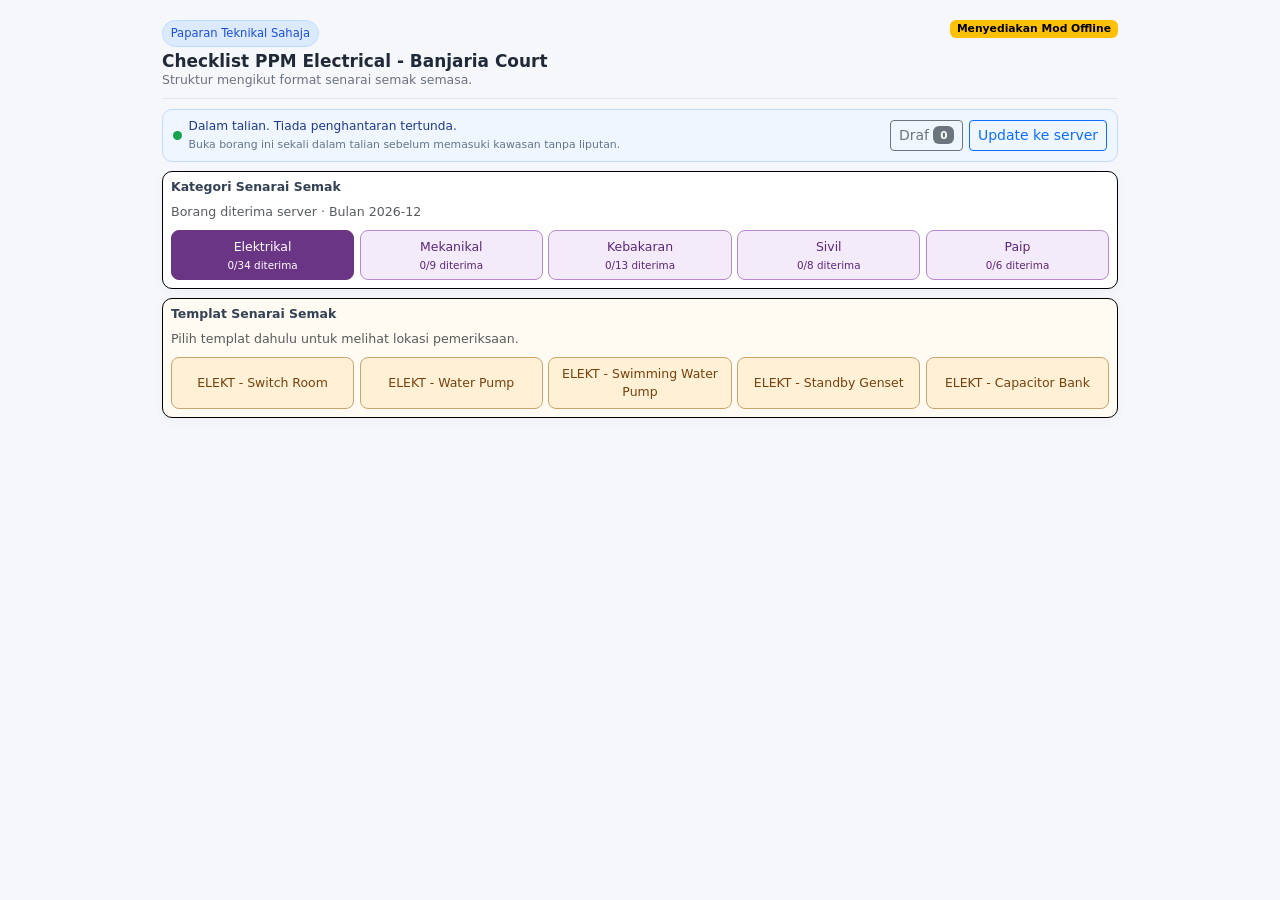
==== ppm-form.html @ b5a2dc97 "Improve mobile PPM selection flow and checklist steps" ====
<!DOCTYPE html>
<html lang="ms">
<head>
    <meta charset="UTF-8">
    <meta name="viewport" content="width=device-width, initial-scale=1.0">
    <title>Borang PPM - Teknikal</title>
    <meta name="theme-color" content="#1d4ed8">
    <meta name="apple-mobile-web-app-capable" content="yes">
    <link rel="manifest" href="manifest.webmanifest">
    <link rel="icon" href="ppm-icon.svg" type="image/svg+xml">
    <link href="https://cdn.jsdelivr.net/npm/bootstrap@5.3.0/dist/css/bootstrap.min.css" rel="stylesheet">
    <link rel="stylesheet" href="https://cdn.jsdelivr.net/npm/bootstrap-icons@1.11.0/font/bootstrap-icons.min.css">
    <style>
        body {
            background: #f5f7fb;
            color: #1f2937;
            font-size: 0.9rem;
        }

        .ppm-shell {
            max-width: 980px;
            margin: 0 auto;
            padding: 0.75rem;
        }

        .ppm-header {
            position: sticky;
            top: 0;
            z-index: 100;
            background: rgba(245, 247, 251, 0.96);
            backdrop-filter: blur(6px);
            border-bottom: 1px solid #e5e7eb;
            padding: 0.5rem 0;
            margin-bottom: 0.6rem;
        }

        .ppm-title {
            font-size: 1.06rem;
            font-weight: 700;
            line-height: 1.2;
            margin: 0;
        }

        .ppm-subtitle {
            margin: 0;
            color: #6b7280;
            font-size: 0.78rem;
        }

        .tech-badge {
            font-size: 0.72rem;
            padding: 0.24rem 0.48rem;
            border-radius: 999px;
            background: #dbeafe;
            color: #1d4ed8;
            border: 1px solid #bfdbfe;
        }

        .submission-track {
            position: sticky;
            top: 4.9rem;
            z-index: 90;
            background: rgba(245, 247, 251, 0.96);
            backdrop-filter: blur(4px);
            border-bottom: 1px solid #e5e7eb;
            padding-bottom: 0.45rem;
            margin-bottom: 0.6rem;
        }

        .submission-head {
            display: flex;
            align-items: center;
            justify-content: space-between;
            gap: 0.4rem;
            margin-bottom: 0.35rem;
        }

        .submission-title {
            margin: 0;
            font-size: 0.78rem;
            font-weight: 700;
            color: #334155;
        }

        .submission-summary {
            font-size: 0.72rem;
            border-radius: 999px;
            padding: 0.24rem 0.48rem;
        }

        .submission-groups {
            display: flex;
            flex-direction: column;
            gap: 0.42rem;
        }

        .submission-group {
            border: 1px solid #000000;
            border-radius: 10px;
            background: #ffffff;
            padding: 0.34rem 0.42rem;
        }

        .submission-group summary {
            display: flex;
            align-items: center;
            justify-content: space-between;
            gap: 0.42rem;
            cursor: pointer;
            list-style: none;
            color: #334155;
            font-size: 0.74rem;
            font-weight: 700;
            line-height: 1.2;
        }

        .submission-group summary::-webkit-details-marker {
            display: none;
        }

        .submission-group summary::before {
            content: '▸';
            color: #64748b;
            font-size: 0.8rem;
            margin-right: 0.2rem;
        }

        .submission-group[open] summary::before {
            content: '▾';
        }

        .submission-group-title {
            display: inline-flex;
            align-items: center;
            min-width: 0;
        }

        .submission-group-summary {
            font-size: 0.68rem;
            font-weight: 700;
            border-radius: 999px;
            padding: 0.2rem 0.44rem;
        }

        .submission-group-track {
            margin-top: 0.34rem;
        }

        .step-track {
            display: grid;
            grid-template-columns: repeat(3, minmax(0, 1fr));
            gap: 0.32rem;
        }

        .step-pill {
            display: inline-flex;
            align-items: center;
            justify-content: center;
            gap: 0.26rem;
            border: 1px solid #dbe2ea;
            background: #ffffff;
            border-radius: 999px;
            padding: 0.24rem 0.5rem;
            font-size: 0.72rem;
            font-weight: 600;
            color: #4b5563;
            line-height: 1.2;
            width: 100%;
        }

        .step-pill.submitted {
            border-color: #86efac;
            background: #ecfdf3;
            color: #166534;
        }

        .step-pill.pending {
            border-color: #fca5a5;
            background: #fef2f2;
            color: #991b1b;
        }

        .step-pill.current {
            box-shadow: 0 0 0 2px rgba(59, 130, 246, 0.22);
        }
        button.step-pill { min-height: 44px; width: 100%; cursor: pointer; font-family: inherit; border-radius: 8px; padding: .25rem .3rem; font-size: .68rem; }
        button.step-pill:focus-visible { outline: 3px solid #2563eb; outline-offset: 2px; }

        .step-pill .loc-name {
            flex: 1;
            min-width: 0;
            max-width: 100%;
            white-space: normal;
            overflow-wrap: anywhere;
            line-height: 1.35;
            text-align: center;
        }

        .loc-sync-symbol {
            flex: 0 0 auto;
            font-weight: 800;
        }

        .ppm-card {
            border: 1px solid #000000;
            border-radius: 10px;
            background: #ffffff;
            box-shadow: 0 4px 12px rgba(0, 0, 0, 0.03);
            margin-bottom: 0.56rem;
            overflow: hidden;
        }

        .ppm-card .card-header {
            background: #f8fafc;
            border-bottom: 1px solid #000000;
            font-size: 0.8rem;
            font-weight: 700;
            padding: 0.44rem 0.6rem;
            border-top-left-radius: 9px;
            border-top-right-radius: 9px;
        }

        .ppm-card .card-body {
            padding: 0.6rem;
        }

        .ppm-card .form-label {
            font-size: 0.76rem;
            margin-bottom: 0.18rem;
            color: #374151;
        }

        .ppm-card .form-control,
        .ppm-card .form-select {
            font-size: 0.82rem;
            padding: 0.32rem 0.48rem;
        }

        .ppm-card .form-text,
        .ppm-card .invalid-feedback {
            font-size: 0.72rem;
        }

        .corp-banner {
            border: 1px solid #dbe2ea;
            border-radius: 8px;
            padding: 0.44rem 0.5rem;
            background: #f8fafc;
            margin-bottom: 0.45rem;
        }

        .corp-banner .corp-title {
            font-size: 0.78rem;
            font-weight: 700;
            margin: 0;
            color: #1f2937;
            line-height: 1.25;
            text-transform: uppercase;
        }

        .corp-banner .corp-sub {
            font-size: 0.72rem;
            margin: 0;
            color: #6b7280;
        }

        .template-note {
            font-size: 0.74rem;
            color: #4b5563;
        }

        .checklist-table {
            border: 1px solid #e3e8ef;
            border-radius: 8px;
            overflow: hidden;
        }

        .checklist-table .table {
            margin-bottom: 0;
        }

        .checklist-table .table > :not(caption) > * > * {
            padding: 0.38rem 0.42rem;
            font-size: 0.8rem;
            vertical-align: middle;
        }

        .checklist-table thead th {
            white-space: nowrap;
            font-size: 0.76rem;
            text-transform: uppercase;
            letter-spacing: 0.02em;
            color: #4b5563;
            background: #f8fafc;
        }

        .checklist-group-row td {
            background: #f0f7ff;
            font-size: 0.76rem;
            font-weight: 700;
            color: #1d4ed8;
        }

        .step-item-wrap {
            line-height: 1.2;
        }

        .step-item-wrap .step-main {
            font-weight: 600;
            color: #1f2937;
        }

        .step-item-wrap .step-sub {
            margin-top: 0.08rem;
            font-size: 0.72rem;
            color: #6b7280;
        }

        .col-bil {
            width: 42px;
            text-align: center;
        }

        .checklist-table .table th.col-bil,
        .checklist-table .table td.col-bil {
            padding-left: 0.18rem;
            padding-right: 0.18rem;
        }

        .checklist-table .table th:nth-child(2),
        .checklist-table .table td:nth-child(2) {
            padding-left: 0.24rem;
        }

        .col-status {
            width: 170px;
        }

        .col-remark {
            width: 220px;
        }

        .status-icon-group {
            display: grid;
            grid-template-columns: 1fr;
            gap: 0.22rem;
        }

        .status-icon-option {
            width: 100%;
            min-width: 0;
        }

        .status-icon-btn {
            display: flex;
            align-items: center;
            justify-content: center;
            gap: 0.2rem;
            width: 100%;
            padding: 0.2rem 0.3rem;
            border: 1px solid #dbe2ea;
            border-radius: 6px;
            font-size: 0.7rem;
            font-weight: 700;
            line-height: 1.1;
            color: #4b5563;
            background: #ffffff;
            cursor: pointer;
            user-select: none;
        }

        .status-icon-btn i {
            font-size: 0.78rem;
        }

        .btn-check:focus + .status-icon-btn {
            outline: 2px solid rgba(59, 130, 246, 0.25);
            outline-offset: 1px;
        }

        .btn-check:checked + .status-icon-btn.status-ok {
            border-color: #16a34a;
            background: #ecfdf3;
            color: #166534;
        }

        .btn-check:checked + .status-icon-btn.status-ng {
            border-color: #dc2626;
            background: #fef2f2;
            color: #991b1b;
        }

        .btn-check:checked + .status-icon-btn.status-auto {
            border-color: #2563eb;
            background: #eff6ff;
            color: #1e40af;
        }

        .btn-check:checked + .status-icon-btn.status-manual {
            border-color: #d97706;
            background: #fffbeb;
            color: #92400e;
        }

        .civil-wall-status-wrap {
            display: grid;
            gap: 0.26rem;
        }

        .civil-wall-status-grid {
            display: grid;
            grid-template-columns: repeat(4, minmax(0, 1fr));
            gap: 0.26rem;
        }

        .ff-wet2-status-wrap {
            display: grid;
            gap: 0.26rem;
        }

        .ff-wet2-status-grid {
            display: grid;
            grid-template-columns: repeat(3, minmax(0, 1fr));
            gap: 0.26rem;
        }

        .civil-wall-status-tile {
            display: inline-flex;
            align-items: center;
            justify-content: center;
            width: 100%;
            border: 1px solid #dbe2ea;
            border-radius: 6px;
            padding: 0.24rem 0.18rem;
            min-height: 44px;
            font-size: 0.64rem;
            font-weight: 700;
            line-height: 1.15;
            text-align: center;
            white-space: normal;
            color: #334155;
            cursor: pointer;
            user-select: none;
            background: #ffffff;
        }

        .civil-wall-status-tile.ok {
            background: #ecfdf3;
            border-color: #16a34a;
            color: #166534;
        }

        .civil-wall-status-tile.ng {
            background: #fce7f3;
            border-color: #db2777;
            color: #9d174d;
        }

        .civil-wall-status-tile.empty {
            background: #ffffff;
            border-color: #dbe2ea;
            color: #334155;
        }

        .civil-wall-ng-code-grid {
            display: grid;
            grid-template-columns: repeat(2, minmax(0, 1fr));
            gap: 0.38rem 0.6rem;
        }

        .phase-reading-grid {
            display: grid;
            gap: 0.24rem;
        }

        .phase-reading-label {
            min-width: 44px;
            justify-content: center;
            font-size: 0.7rem;
            font-weight: 600;
            color: #374151;
            background: #f8fafc;
        }

        .water-riser-testing-grid {
            display: grid;
            grid-template-columns: 74px repeat(2, minmax(0, 1fr));
            gap: 0.24rem 0.32rem;
            align-items: center;
        }

        .water-riser-testing-head {
            border: 1px solid #dbe2ea;
            border-radius: 6px;
            background: #f8fafc;
            padding: 0.2rem 0.3rem;
            text-align: center;
            font-size: 0.69rem;
            font-weight: 700;
            color: #334155;
            line-height: 1.2;
        }

        .water-riser-testing-key {
            border: 1px solid #dbe2ea;
            border-radius: 6px;
            background: #ffffff;
            padding: 0.22rem 0.28rem;
            text-align: center;
            font-size: 0.68rem;
            font-weight: 600;
            color: #374151;
            line-height: 1.2;
        }

        .water-riser-testing-value {
            width: 100%;
            min-height: calc(1.5em + 0.5rem + 2px);
        }

        @media (max-width: 768px) {
            .water-riser-testing-grid {
                grid-template-columns: 68px repeat(2, minmax(0, 1fr));
            }
        }

        .status-legend {
            display: flex;
            flex-wrap: wrap;
            gap: 0.35rem;
            margin-top: 0.45rem;
            font-size: 0.72rem;
            color: #6b7280;
        }

        .step2-scope-note {
            border: 1px solid #dbe2ea;
            border-radius: 8px;
            background: #f8fafc;
            padding: 0.32rem 0.42rem;
            margin-bottom: 0.42rem;
            font-size: 0.73rem;
            color: #475569;
            line-height: 1.3;
        }

        .notes-toolbar {
            display: flex;
            gap: 0.35rem;
            margin-bottom: 0.35rem;
        }

        .notes-toolbar .btn {
            font-size: 0.74rem;
            padding: 0.22rem 0.5rem;
        }

        .notes-summary-area {
            background: #f8fafc;
            color: #475569;
            min-height: 6.1rem;
            margin-bottom: 0.35rem;
        }

        .notes-input-area {
            min-height: 6.6rem;
        }

        .legend-pill {
            border: 1px solid #dbe2ea;
            border-radius: 999px;
            padding: 0.18rem 0.45rem;
            background: #ffffff;
            color: #4b5563;
        }

        .upload-block {
            border: 1px dashed #d6dce5;
            border-radius: 8px;
            background: #fafcff;
            padding: 0.5rem;
            margin-bottom: 0.42rem;
        }

        .upload-block:last-child {
            margin-bottom: 0;
        }

        .upload-feedback {
            display: flex;
            align-items: center;
            justify-content: space-between;
            gap: 0.4rem;
            margin-top: 0.4rem;
            flex-wrap: wrap;
        }

        .upload-status {
            font-size: 0.72rem;
            color: #6b7280;
        }

        .upload-actions {
            display: flex;
            gap: 0.35rem;
            align-items: center;
        }

        .picture-entry-list {
            margin-top: 0.42rem;
            display: flex;
            flex-direction: column;
            gap: 0.38rem;
        }

        .picture-entry-empty {
            border: 1px dashed #d6dce5;
            border-radius: 8px;
            background: #f8fafc;
            padding: 0.4rem 0.5rem;
            font-size: 0.72rem;
            color: #64748b;
        }

        .picture-entry-row {
            display: grid;
            grid-template-columns: 150px 1fr;
            gap: 0.45rem;
            align-items: start;
            border: 1px solid #dbe2ea;
            border-radius: 8px;
            background: #ffffff;
            padding: 0.32rem;
        }

        .picture-entry-media {
            width: 100%;
        }

        .picture-entry-thumb {
            width: 100%;
            height: 88px;
            border-radius: 6px;
            border: 1px solid #edf0f5;
            background: #f8fafc;
            object-fit: cover;
        }

        .picture-entry-thumb.is-clickable {
            cursor: zoom-in;
            transition: transform 0.15s ease, box-shadow 0.15s ease;
        }

        .picture-entry-thumb.is-clickable:hover {
            transform: translateY(-1px);
            box-shadow: 0 4px 10px rgba(0, 0, 0, 0.12);
        }

        .picture-entry-meta {
            font-size: 0.68rem;
            color: #64748b;
            margin-bottom: 0.2rem;
            line-height: 1.2;
            word-break: break-word;
        }

        .picture-entry-head {
            display: flex;
            align-items: flex-start;
            justify-content: space-between;
            gap: 0.35rem;
            margin-bottom: 0.2rem;
        }

        .picture-entry-remove {
            padding: 0.05rem 0.32rem;
            font-size: 0.66rem;
            line-height: 1.2;
            white-space: nowrap;
        }

        .picture-entry-note {
            border: 1px solid #e2e8f0;
            border-radius: 6px;
            background: #f8fafc;
            padding: 0.3rem 0.38rem;
            font-size: 0.72rem;
            color: #334155;
            min-height: 2.1rem;
            line-height: 1.3;
            white-space: pre-wrap;
            word-break: break-word;
        }

        .picture-viewer-image {
            max-height: min(78vh, 760px);
            width: auto;
            object-fit: contain;
        }

        @media (max-width: 768px) {
            .picture-entry-row {
                grid-template-columns: 1fr;
            }

            .picture-entry-thumb {
                height: 110px;
            }
        }

        .sticky-actions {
            position: sticky;
            bottom: 0;
            z-index: 120;
            background: rgba(245, 247, 251, 0.96);
            backdrop-filter: blur(6px);
            border-top: 1px solid #e5e7eb;
            padding: 0.52rem 0;
            margin-top: 0.3rem;
        }

        .sticky-actions .btn {
            font-size: 0.82rem;
            padding: 0.34rem 0.56rem;
        }

        .ppm-step-nav { display: grid; grid-template-columns: repeat(4, minmax(0, 1fr)); gap: .3rem; margin-bottom: .6rem; }
        .ppm-step-nav button { min-width: 0; min-height: 44px; padding: .4rem .25rem; font-size: .8rem; line-height: 1.25; border-radius: 8px; }
        .ppm-category-grid { display: grid; grid-template-columns: repeat(5, minmax(0, 1fr)); gap: .35rem; }
        .ppm-category-grid button { min-height: 44px; padding: .4rem .25rem; font-size: .78rem; border-radius: 8px; }
        .ppm-category-count { display: block; margin-top: .2rem; font-size: .65rem; line-height: 1.3; }
        .ppm-category-grid .btn-outline-primary { color: #5b2878; background: #f3eafa; border-color: #b68acb; }
        .ppm-category-grid .btn-outline-primary:hover { color: #4a1c64; background: #e7d5f2; border-color: #8850a4; }
        .ppm-category-grid .btn-primary { color: #fff; background: #6b3585; border-color: #6b3585; }
        .ppm-category-grid .btn-primary:hover { background: #54266c; border-color: #54266c; }
        #ppmTemplatePicker { background: #fffbf2; }
        #ppmTemplateChoices .btn-outline-primary { color: #75420b; background: #fff0d6; border-color: #cba46b; }
        #ppmTemplateChoices .btn-outline-primary:hover { color: #603607; background: #ffe3b4; border-color: #aa7d3d; }
        #ppmTemplateChoices .btn-primary { color: #fff; background: #8b510e; border-color: #8b510e; }
        #ppmTemplateChoices .btn-primary:hover { background: #6f3e09; border-color: #6f3e09; }
        #ppmTemplateChoices button:focus-visible { outline-color: #8b510e; }
        .ppm-step-nav .btn-outline-primary { color: #165e55; background: #e1f0e9; border-color: #86b3a0; }
        .ppm-step-nav .btn-outline-primary:hover { color: #104c43; background: #cbe4d7; border-color: #4f8a75; }
        .ppm-step-nav .btn-primary { color: #fff; background: #246b5b; border-color: #246b5b; }
        .ppm-step-nav .btn-primary:hover { background: #195244; border-color: #195244; }
        .ppm-category-grid button:focus-visible { outline: 3px solid #6b3585; outline-offset: 2px; box-shadow: none; }
        .ppm-step-nav button:focus-visible { outline: 3px solid #246b5b; outline-offset: 2px; box-shadow: none; }
        @media (max-width: 480px) { .ppm-category-grid { grid-template-columns: repeat(3, minmax(0, 1fr)); } }
        @media (max-width: 480px) { .ppm-step-nav button { font-size: .7rem; padding: .35rem .15rem; overflow-wrap: normal; } }
        [hidden] { display: none !important; }
        .ppm-review { padding: .75rem; border: 1px solid #bfdbfe; border-radius: 10px; margin-bottom: .75rem; background: #eff6ff; }

        @media (max-width: 768px) {
            .submission-track {
                position: static;
                top: auto;
            }

            .ppm-header {
                position: static;
            }

            .submission-head {
                flex-direction: column;
                align-items: flex-start;
            }

            .step-track {
                grid-template-columns: repeat(3, minmax(0, 1fr));
            }

            .step-pill .loc-name {
                max-width: 100%;
            }

            .col-status,
            .col-remark {
                width: auto;
            }
        }

        .sync-panel {
            display: flex;
            align-items: center;
            justify-content: space-between;
            gap: 0.55rem;
            padding: 0.48rem 0.62rem;
            margin-bottom: 0.6rem;
            border: 1px solid #bfdbfe;
            border-radius: 10px;
            background: #eff6ff;
            color: #1e3a8a;
            font-size: 0.76rem;
        }

        .sync-panel.is-offline {
            border-color: #fcd34d;
            background: #fffbeb;
            color: #92400e;
        }

        .sync-panel.is-error {
            border-color: #fecaca;
            background: #fef2f2;
            color: #991b1b;
        }

        .sync-status-main {
            display: flex;
            align-items: center;
            gap: 0.4rem;
            min-width: 0;
        }

        .sync-help {
            margin-top: 0.08rem;
            color: #64748b;
            font-size: 0.68rem;
        }

        .sync-actions {
            display: flex;
            gap: 0.35rem;
            flex: 0 0 auto;
        }

        .draft-list {
            display: flex;
            flex-direction: column;
            gap: 0.5rem;
        }

        .draft-list-item {
            border: 1px solid #dbe2ea;
            border-radius: 10px;
            padding: 0.6rem;
            background: #f8fafc;
        }

        .draft-list-title {
            font-size: 0.82rem;
            font-weight: 700;
        }

        .draft-list-meta {
            color: #64748b;
            font-size: 0.72rem;
        }

        .sync-dot {
            width: 0.58rem;
            height: 0.58rem;
            flex: 0 0 auto;
            border-radius: 999px;
            background: #16a34a;
        }

        .is-offline .sync-dot { background: #d97706; }
        .is-error .sync-dot { background: #dc2626; }

        .draft-save-state {
            min-height: 1.2em;
            margin-left: auto;
            color: #64748b;
            font-size: 0.72rem;
        }

        .step-pill.queued {
            background: #fef3c7;
            border-color: #f59e0b;
            color: #92400e;
        }

        .step-pill.failed {
            background: #fee2e2;
            border-color: #ef4444;
            color: #991b1b;
        }

        @media (max-width: 480px) {
            .ppm-shell {
                padding: 0.48rem;
            }

            .ppm-header .d-flex.align-items-start.justify-content-between {
                flex-direction: column;
            }

            .sync-panel {
                align-items: flex-start;
            }

            .checklist-table .table-responsive {
                overflow: visible;
            }

            .checklist-table table,
            .checklist-table tbody,
            .checklist-table tr,
            .checklist-table td {
                display: block;
                width: 100%;
            }

            .checklist-table thead {
                display: none;
            }

            .checklist-table tr:not(.checklist-group-row) {
                display: flow-root;
                margin-bottom: 0.55rem;
                padding: 0.52rem;
                border: 1px solid #dbe2ea;
                border-radius: 10px;
                background: #fff;
            }

            .checklist-table tr:not(.checklist-group-row) td {
                border: 0;
                padding: 0.28rem 0;
            }

            .checklist-table tr:not(.checklist-group-row) td:first-child {
                float: left;
                width: 2rem;
                padding-right: 0.4rem;
                font-weight: 700;
            }

            .checklist-table tr:not(.checklist-group-row) td:nth-child(2) {
                min-height: 2rem;
                padding-left: 2.2rem;
                font-weight: 600;
            }

            .checklist-table tr:not(.checklist-group-row) td:nth-child(3)::before,
            .checklist-table tr:not(.checklist-group-row) td:nth-child(4)::before {
                display: block;
                margin-bottom: 0.22rem;
                color: #64748b;
                font-size: 0.66rem;
                font-weight: 700;
                text-transform: uppercase;
            }

            .checklist-table tr:not(.checklist-group-row) td:nth-child(3)::before { content: 'Status'; }
            .checklist-table tr:not(.checklist-group-row) td:nth-child(4)::before { content: 'Catatan'; }
            .checklist-table tr.checklist-remark-only td:nth-child(3)::before { content: 'Catatan'; }

            .status-icon-btn {
                min-width: 72px;
                min-height: 44px;
                justify-content: center;
            }

            .checklist-group-row {
                display: block;
                width: 100%;
            }

            .checklist-group-row td {
                display: block;
                width: 100%;
                padding: 0.5rem;
            }

            .sticky-actions .btn {
                min-height: 44px;
            }
        }
    </style>
</head>
<body>
    <main class="ppm-shell">
        <header class="ppm-header">
            <div class="d-flex align-items-start justify-content-between gap-2">
                <div>
                    <div class="d-flex align-items-center gap-2 mb-1">
                        <span class="tech-badge">Paparan Teknikal Sahaja</span>
                    </div>
                    <h1 class="ppm-title" id="ppmPageTitle">Senarai Semak PPM Elektrikal - Banjaria Court</h1>
                    <p class="ppm-subtitle">Struktur mengikut format senarai semak semasa.</p>
                </div>
                <span class="badge text-bg-warning" id="offlineCacheBadge">Menyediakan Mod Offline</span>
            </div>
        </header>

        <section class="sync-panel" id="syncPanel" aria-live="polite">
            <div class="sync-status-main">
                <span class="sync-dot" aria-hidden="true"></span>
                <div>
                    <span id="syncStatusText">Menyemak sambungan dan penghantaran tertunda...</span>
                    <div class="sync-help">Buka borang ini sekali dalam talian sebelum memasuki kawasan tanpa liputan.</div>
                </div>
            </div>
            <div class="sync-actions">
                <button type="button" class="btn btn-sm btn-outline-secondary" id="openDraftsBtn">Draf <span class="badge text-bg-secondary" id="draftCountBadge">0</span></button>
                <button type="button" class="btn btn-sm btn-outline-primary" id="retrySyncBtn">Update ke server</button>
            </div>
        </section>

        <section class="card ppm-card" aria-labelledby="ppmCategoryTitle">
            <div class="card-body p-2">
                <h2 id="ppmCategoryTitle" class="submission-title mb-2">Kategori Senarai Semak</h2>
                <p class="small text-muted mb-2" id="ppmCategoryCountMonth" aria-live="polite"></p>
                <select id="categoryField" form="ppmTechnicianForm" aria-label="Kategori Senarai Semak" hidden></select>
                <div id="ppmCategoryChoices" class="ppm-category-grid" role="group" aria-label="Pilih kategori senarai semak"></div>
            </div>
        </section>
        <section class="card ppm-card" id="ppmTemplatePicker" aria-labelledby="ppmTemplateTitle">
            <div class="card-body p-2">
                <h2 id="ppmTemplateTitle" class="submission-title mb-2">Templat Senarai Semak</h2>
                <p class="small text-muted mb-2">Pilih templat dahulu untuk melihat lokasi pemeriksaan.</p>
                <div id="ppmTemplateChoices" class="ppm-category-grid"></div>
            </div>
        </section>
        <section class="submission-track" id="ppmLocationPicker" aria-label="Submission status by location" hidden>
            <p class="small text-muted mb-1">Tekan lokasi untuk buka borangnya, kemudian pilih Seterusnya untuk mula pemeriksaan.</p>
            <div class="submission-head">
                <p class="submission-title">Status Penghantaran Mengikut Lokasi Blok</p>
            </div>
            <div class="submission-groups" id="locationStatusTrack" aria-live="polite"></div>
        </section>

        <form id="ppmTechnicianForm" class="needs-validation" novalidate>
            <nav class="ppm-step-nav" aria-label="Langkah borang PPM" id="ppmStepNav">
                <button type="button" class="btn btn-primary" data-ppm-step="1">1. Maklumat</button>
                <button type="button" class="btn btn-outline-primary" data-ppm-step="2">2. Pemeriksaan</button>
                <button type="button" class="btn btn-outline-primary" data-ppm-step="3">3. Bukti</button>
                <button type="button" class="btn btn-outline-primary" data-ppm-step="4">4. Semakan</button>
            </nav>
            <p id="ppmCompletion" class="small text-muted" aria-live="polite"></p>
            <section class="card ppm-card">
                <div class="card-header">Langkah 1 - Maklumat Borang</div>
                <div class="card-body">
                    <div class="row g-2">
                        <div class="col-12">
                            <label class="form-label" for="templateType">Templat Senarai Semak</label>
                            <select class="form-select" id="templateType" required>
                                <option value="bilikSuis" selected>ELEKT - Switch Room</option>
                                <option value="waterPump">ELEKT - Water Pump</option>
                                <option value="swimmingPump">ELEKT - Swimming Water Pump</option>
                                <option value="standbyGenset">ELEKT - Standby Genset</option>
                                <option value="capacitorBank">ELEKT - Capacitor Bank</option>
                                <option value="mechExhaustFan">MECH - Exhaust fan</option>
                                <option value="ffWaterTank">FF - Water Tank</option>
                                <option value="ffAlarmPanel">FF - Alarm Panel</option>
                                <option value="ffFireControlRoom">FF - Fire Control Room</option>
                                <option value="ffWaterRiser">FF - Water Riser</option>
                                <option value="ffWetRiser">FF - Wet Riser</option>
                                <option value="civilRiserLeaking">CIVIL - Riser Leaking Check</option>
                                <option value="civilWallLeaking">CIVIL - Wall Leaking Checking</option>
                                <option value="plToilet">PL - Toilet</option>
                            </select>
                            <div class="invalid-feedback">Sila pilih templat senarai semak.</div>
                        </div>

                        <div class="w-100"></div>

                        <div class="col-6">
                            <label class="form-label" for="frequencyField">Kekerapan</label>
                            <input type="text" class="form-control" id="frequencyField" readonly>
                        </div>
                        <div class="col-6">
                            <label class="form-label" for="inspectionDate">Tarikh</label>
                            <input type="date" class="form-control" id="inspectionDate" required>
                            <div class="invalid-feedback">Sila pilih tarikh.</div>
                        </div>

                        <div class="w-100"></div>

                        <div class="col-6">
                            <label class="form-label" for="referenceNo">No. Rujukan</label>
                            <input type="text" class="form-control" id="referenceNo" readonly>
                        </div>
                        <div class="col-6">
                            <label class="form-label" id="locationLabel" for="locationSelect">Lokasi Blok</label>
                            <select class="form-select" id="locationSelect" required></select>
                            <div class="invalid-feedback">Sila pilih lokasi.</div>
                        </div>

                        <div class="w-100"></div>

                        <div class="col-md-8">
                            <label class="form-label" for="copyFromLocationSelect">Salin Data Dihantar (Bulan Sama)</label>
                            <select class="form-select" id="copyFromLocationSelect">
                                <option value="">Pilih lokasi sumber</option>
                            </select>
                            <div class="form-text">Salin nilai yang telah diisi daripada data dihantar bagi templat dan bulan yang sama.</div>
                        </div>
                        <div class="col-md-4 d-flex align-items-end">
                            <button type="button" class="btn btn-outline-primary w-100" id="copyFromLocationBtn" disabled>Salin Ke Lokasi Semasa</button>
                        </div>
                    </div>

                    <p class="template-note mt-2 mb-0" id="templateDescription"></p>
                </div>
            </section>

            <section class="card ppm-card">
                <div class="card-header">Langkah 2 - Senarai Semak (Bil. | Item | Status | Catatan)</div>
                <div class="card-body">
                    <div class="step2-scope-note d-none" id="step2ScopeNote"></div>
                    <div class="checklist-table">
                        <div class="table-responsive">
                            <table class="table table-sm align-middle">
                                <thead>
                                    <tr>
                                        <th class="col-bil">NO.</th>
                                        <th>ITEM</th>
                                        <th class="col-status">STATUS</th>
                                        <th class="col-remark">CATATAN</th>
                                    </tr>
                                </thead>
                                <tbody id="checklistBody"></tbody>
                            </table>
                        </div>
                    </div>
                    <div class="status-legend" id="statusLegend"></div>
                </div>
            </section>

            <section class="card ppm-card">
                <div class="card-header">Catatan Pemeriksaan</div>
                <div class="card-body">
                    <label class="form-label" for="autoRemarkSummary">Ringkasan Automatik (daripada Catatan Item)</label>
                    <textarea class="form-control notes-summary-area" id="autoRemarkSummary" rows="5" readonly></textarea>

                    <div class="d-flex align-items-center justify-content-between mb-1">
                        <label class="form-label mb-0" for="technicianNotes">Catatan Tambahan Teknikal</label>
                        <div class="notes-toolbar">
                            <button type="button" class="btn btn-sm btn-outline-secondary" id="notesBulletBtn">Poin</button>
                            <button type="button" class="btn btn-sm btn-outline-secondary" id="notesNumberBtn">Nombor</button>
                        </div>
                    </div>
                    <textarea class="form-control notes-input-area" id="technicianNotes" rows="6" placeholder="Masukkan catatan tambahan..."></textarea>
                </div>
            </section>

            <section class="card ppm-card">
                <div class="card-header">Langkah 3 - Lampiran / Bukti</div>
                <div class="card-body">
                    <div class="upload-block">
                        <label class="form-label" for="pictureUpload">Muat Naik Gambar</label>
                        <input type="file" class="form-control mb-2" id="pictureUpload" accept="image/*" multiple>
                        <div class="form-text mb-2">Bilangan gambar tiada had. Gambar dimampatkan secara automatik sebelum disimpan.</div>
                        <label class="form-label" for="pictureNote" hidden>Catatan Gambar</label>
                        <textarea class="form-control" id="pictureNote" rows="2" hidden></textarea>
                        <div class="upload-feedback">
                            <span class="upload-status" id="pictureUploadStatus">Tiada gambar dipilih.</span>
                            <div class="upload-actions">
                                <button type="button" class="btn btn-sm btn-outline-secondary py-0 px-2" id="clearPictureBtn" disabled>Kosongkan</button>
                                <button type="button" class="btn btn-sm btn-primary py-0 px-2" id="confirmPictureBtn" disabled hidden>Sahkan Gambar</button>
                            </div>
                        </div>
                        <div class="picture-entry-list" id="pictureEntryList">
                            <div class="picture-entry-empty">Belum ada gambar disahkan.</div>
                        </div>
                    </div>
                </div>
            </section>

            <section class="card ppm-card">
                <div class="card-header">Langkah 4 - Semakan & Pengesahan</div>
                <div class="card-body">
                    <div class="mb-2">
                        <label class="form-label" for="techDeclaration">Pengesahan Teknikal</label>
                        <input type="text" class="form-control" id="techDeclaration" placeholder="Nama penuh untuk pengesahan" required>
                        <div class="invalid-feedback">Sila masukkan pengesahan teknikal.</div>
                    </div>
                    <div class="form-check">
                        <input class="form-check-input" type="checkbox" id="confirmChecklist" required>
                        <label class="form-check-label" for="confirmChecklist">Saya mengesahkan semua item senarai semak diisi berdasarkan pemeriksaan sebenar.</label>
                        <div class="invalid-feedback">Sila tandakan kotak pengesahan.</div>
                    </div>
                    <p class="form-text mt-2 mb-0">Borang ini menyegerakkan penghantaran ke backend jauh sebagai rekod PPM.</p>
                </div>
            </section>

            <div class="sticky-actions">
                <div class="d-flex gap-2 justify-content-end">
                    <span class="draft-save-state align-self-center" id="draftSaveState" aria-live="polite"></span>
                    <button type="button" class="btn btn-outline-secondary" id="saveDraftBtn">Simpan Draf</button>
                    <button type="button" class="btn btn-outline-primary" id="ppmPrevStep">Kembali</button>
                    <button type="button" class="btn btn-primary" id="ppmNextStep">Seterusnya</button>
                    <button type="submit" class="btn btn-primary">Hantar PPM</button>
                </div>
            </div>
        </form>
    </main>

    <div class="modal fade" id="pictureViewerModal" tabindex="-1" aria-labelledby="pictureViewerModalLabel" aria-hidden="true">
        <div class="modal-dialog modal-lg modal-dialog-centered">
            <div class="modal-content">
                <div class="modal-header py-2">
                    <h5 class="modal-title fs-6" id="pictureViewerModalLabel">Pratonton Gambar</h5>
                    <button type="button" class="btn-close" data-bs-dismiss="modal" aria-label="Close"></button>
                </div>
                <div class="modal-body p-2 text-center bg-light">
                    <img id="pictureViewerImage" class="img-fluid picture-viewer-image" alt="Pratonton gambar">
                </div>
            </div>
        </div>
    </div>

    <div class="modal fade" id="civilWallNgReasonModal" tabindex="-1" aria-labelledby="civilWallNgReasonTitle" aria-hidden="true">
        <div class="modal-dialog modal-dialog-centered modal-sm">
            <div class="modal-content">
                <div class="modal-header py-2">
                    <h5 class="modal-title fs-6" id="civilWallNgReasonTitle">Kod Masalah NG</h5>
                    <button type="button" class="btn-close" data-bs-dismiss="modal" aria-label="Close"></button>
                </div>
                <div class="modal-body py-2">
                    <p class="small text-muted mb-2">Pilih satu atau lebih kod masalah.</p>
                    <div class="civil-wall-ng-code-grid" id="civilWallNgReasonOptions">
                        <div class="form-check">
                            <input class="form-check-input" type="checkbox" value="P" id="civilWallNgCodeP" name="civilWallNgReasonOption">
                            <label class="form-check-label" for="civilWallNgCodeP">P</label>
                        </div>
                        <div class="form-check">
                            <input class="form-check-input" type="checkbox" value="T" id="civilWallNgCodeT" name="civilWallNgReasonOption">
                            <label class="form-check-label" for="civilWallNgCodeT">T</label>
                        </div>
                        <div class="form-check">
                            <input class="form-check-input" type="checkbox" value="B" id="civilWallNgCodeB" name="civilWallNgReasonOption">
                            <label class="form-check-label" for="civilWallNgCodeB">B</label>
                        </div>
                        <div class="form-check">
                            <input class="form-check-input" type="checkbox" value="LS" id="civilWallNgCodeLS" name="civilWallNgReasonOption">
                            <label class="form-check-label" for="civilWallNgCodeLS">LS</label>
                        </div>
                    </div>
                    <div class="small text-danger mt-2 d-none" id="civilWallNgReasonFeedback">Sila pilih sekurang-kurangnya satu kod.</div>
                </div>
                <div class="modal-footer py-2">
                    <button type="button" class="btn btn-sm btn-outline-secondary" data-bs-dismiss="modal">Batal</button>
                    <button type="button" class="btn btn-sm btn-primary" id="civilWallNgReasonSaveBtn">Simpan</button>
                </div>
            </div>
        </div>
    </div>

    <div class="modal fade" id="draftManagerModal" tabindex="-1" aria-labelledby="draftManagerModalLabel" aria-hidden="true">
        <div class="modal-dialog modal-lg modal-dialog-scrollable modal-dialog-centered">
            <div class="modal-content">
                <div class="modal-header py-2">
                    <h5 class="modal-title fs-6" id="draftManagerModalLabel">Draf Disimpan Pada Peranti Ini</h5>
                    <button type="button" class="btn-close" data-bs-dismiss="modal" aria-label="Close"></button>
                </div>
                <div class="modal-body">
                    <div class="draft-list" id="draftList"></div>
                </div>
                <div class="modal-footer py-2">
                    <button type="button" class="btn btn-sm btn-outline-secondary" data-bs-dismiss="modal">Tutup</button>
                </div>
            </div>
        </div>
    </div>

    <script src="https://cdn.jsdelivr.net/npm/bootstrap@5.3.0/dist/js/bootstrap.bundle.min.js"></script>
    <script src="backend-config.js"></script>
    <script src="ppm-offline-store.js"></script>
    <script>
        document.addEventListener('DOMContentLoaded', () => {
            const TEMPLATE_CONFIG = {
                bilikSuis: {
                    category: 'Electrical',
                    referenceNo: 'BC/MAINT/BS/22/1',
                    frequency: 'Monthly',
                    statusCode: 'OK / NG',
                    statusOptions: ['OK', 'NG'],
                    description: 'Template based on sheet ELEKT - SWITCH ROOM, including Main Switchboard Building, Main Switchboard, and Others sections.',
                    locationLabel: 'Block Location',
                    locations: [
                        'SSB Block A',
                        'SSB Block B1',
                        'SSB Block B2',
                        'SSB Block B3',
                        'LV Room A',
                        'LV Room B'
                    ],
                    groups: [
                        {
                            title: '1) MAIN SWITCHBOARD BUILDING - A) CLEANING',
                            items: [
                                'Clean main switch room',
                                'Entrance route',
                                'Roof top area'
                            ]
                        },
                        {
                            title: '1) MAIN SWITCHBOARD BUILDING - B) INSPECTION',
                            items: [
                                'Main entrance door',
                                'No-entry warning sign',
                                'Danger warning sign',
                                'First aid diagram',
                                'Electrical schematic wiring diagram',
                                'Fire suppression gas canister',
                                'EFR/OCR protection device',
                                'Rubber safety mat',
                                'Insect barrier net',
                                'Earthing'
                            ]
                        },
                        {
                            title: '2) MAIN SWITCHBOARD - A) INSPECTION',
                            items: [
                                'Switchboard condition',
                                'ACB air circuit breaker operation',
                                'Indicator lights',
                                'Selector switch',
                                'Voltmeter',
                                'Ammeter',
                                'Power factor meter',
                                'Cable condition',
                                'Heater',
                                'Capacitor bank'
                            ]
                        },
                        {
                            title: '2) MAIN SWITCHBOARD - B) CHECK AND TIGHTEN',
                            items: [
                                'All screws and terminals'
                            ]
                        },
                        {
                            title: '2) MAIN SWITCHBOARD - C) RECORD READINGS IN LOGBOOK',
                            items: [
                                'Voltage (1-Phase, R-N / Y-N / B-N)',
                                'Voltage (3-Phase, R-Y / Y-B / B-R)',
                                'Current (R / Y / B)',
                                'Power factor',
                                'Maximum load'
                            ]
                        },
                        {
                            title: '3) OTHERS',
                            items: [
                                'Fire extinguisher',
                                'OCR / EFR'
                            ]
                        }
                    ]
                },
                waterPump: {
                    category: 'Electrical',
                    referenceNo: 'BC/MAINT/WP/1',
                    frequency: 'Monthly',
                    statusCode: 'OK / NG',
                    statusOptions: ['OK', 'NG'],
                    description: 'Template based on sheet ELEKT - WATER PUMP (Manual Operation and Physical Check).',
                    locationLabel: 'Pump Unit (Block / Pump No.)',
                    locations: [
                        'Main Pump - Block A - Pump #1',
                        'Main Pump - Block A - Pump #2',
                        'Pressure Pump - Block A - Pump #1',
                        'Pressure Pump - Block A - Pump #2',
                        'Pressure Pump - Block A - Pump #3',

                        'Main Pump - Block B1 - Pump #1',
                        'Main Pump - Block B1 - Pump #2',
                        'Pressure Pump - Block B1 - Pump #1',
                        'Pressure Pump - Block B1 - Pump #2',
                        'Pressure Pump - Block B1 - Pump #3',

                        'Main Pump - Block B2 - Pump #1',
                        'Main Pump - Block B2 - Pump #2',
                        'Pressure Pump - Block B2 - Pump #1',
                        'Pressure Pump - Block B2 - Pump #2',
                        'Pressure Pump - Block B2 - Pump #3',

                        'Main Pump - Block B3 - Pump #1',
                        'Main Pump - Block B3 - Pump #2',
                        'Pressure Pump - Block B3 - Pump #1',
                        'Pressure Pump - Block B3 - Pump #2',
                        'Pressure Pump - Block B3 - Pump #3'
                    ],
                    groups: [
                        {
                            title: 'A) MANUAL OPERATION',
                            items: [
                                'Incoming water pressure',
                                'Outgoing water pressure',
                                'Determine flow rate',
                                'Check mechanical seal for leakage',
                                'Check alignment between pump and motor',
                                'Check casing and base plate for signs of corrosion',
                                'Check bolt and nut for tightness',
                                'Check for abnormal sound or vibration',
                                'Clean all cooling air passages and external fins at motor',
                                'Lubricate bearing when necessary'
                            ]
                        },
                        {
                            title: 'B) PHYSICAL CHECK',
                            items: [
                                'Voltage',
                                'Motor',
                                'Full load current',
                                'Overload setting',
                                'All valves are correctly installed and in open position',
                                'Check pump alignment',
                                'Running AMP (Phase R / Y / B)',
                                'Tighten',
                                'Selector switch'
                            ]
                        }
                    ]
                },
                swimmingPump: {
                    category: 'Electrical',
                    referenceNo: 'BC/MAINT/PWP/1',
                    frequency: 'Monthly',
                    statusCode: 'OK / NG',
                    statusOptions: ['OK', 'NG'],
                    description: 'Template based on sheet ELEKT - SWIMMING WATER PUMP (Manual Operation and Physical Check).',
                    locationLabel: 'Pump Unit',
                    locations: ['Swimming Pool Pump #1', 'Swimming Pool Pump #2'],
                    groups: [
                        {
                            title: 'A) MANUAL OPERATION',
                            items: [
                                'Incoming water pressure',
                                'Outgoing water pressure',
                                'Determine flow rate',
                                'Check mechanical seal for leakage',
                                'Check alignment between pump and motor',
                                'Check casing and base plate for signs of corrosion',
                                'Check bolt and nut for tightness',
                                'Check for abnormal sound or vibration',
                                'Clean all cooling air passages and external fins at motor',
                                'Lubricate bearing when necessary'
                            ]
                        },
                        {
                            title: 'B) PHYSICAL CHECK',
                            items: [
                                'Voltage',
                                'Motor',
                                'Full load current',
                                'Overload setting',
                                'All valves are correctly installed and in open position',
                                'Check pump alignment',
                                'Running AMP (Phase R / Y / B)',
                                'Tighten',
                                'Selector switch'
                            ]
                        }
                    ]
                },
                standbyGenset: {
                    category: 'Electrical',
                    referenceNo: 'BC/MAINT/GS/1',
                    frequency: 'Monthly',
                    statusCode: 'OK / NG',
                    statusOptions: ['OK', 'NG'],
                    description: 'Template based on sheet ELEKT - STANDBY GENSET (full monthly checklist).',
                    locationLabel: 'Genset Unit',
                    locations: ['S. Genset #1', 'S. Genset #2'],
                    groups: [
                        {
                            title: 'A) STANDBY GENSET CHECKLIST',
                            items: [
                                'Check diesel fuel level in tank. Top up when necessary. Check fuel supply and return piping for leakage',
                                'Check coolant level and top up if necessary',
                                'Check engine oil level and top up if necessary',
                                'Check battery electrolyte level and top up if necessary',
                                'Check battery condition, terminal and connection',
                                'Condition of hoses',
                                'Check fan belt and adjust tension when necessary',
                                'Check charging alternator',
                                'Start up engine and warm up engine',
                                'Check engine instrumentation',
                                'Check engine protection system (LOP, HWT)',
                                'Clean up genset and AMF switchboard',
                                'Check genset voltage and frequency and readjust when necessary',
                                'Check AMF switchboard and battery charger',
                                'RPM',
                                'Oil pressure',
                                'Water temperature',
                                'Drain and change lubricating oil',
                                'Change lubricating oil filter',
                                'Change fuel filter elements',
                                'Service/change air filter element'
                            ]
                        }
                    ]
                },
                capacitorBank: {
                    category: 'Electrical',
                    referenceNo: 'BC/MAINT/CB/1',
                    frequency: 'Monthly',
                    statusCode: 'OK / NG',
                    statusOptions: ['OK', 'NG'],
                    description: 'Template based on sheet ELEKT - CAPACITOR BANK (Mechanical + ACB1 phase readings).',
                    locationLabel: 'LV Room Block',
                    locations: ['A', 'B1', 'B2', 'B3'],
                    groups: [
                        {
                            title: 'A) MECHANICAL',
                            items: [
                                'MCCB / ACB',
                                'Contactor',
                                'Regulator Switch',
                                'Control Fuse',
                                'Indicator Light',
                                'Power Factor Meter',
                                'Power Factor Regulator',
                                'Connection Cable',
                                'Capacitor'
                            ]
                        },
                        {
                            title: 'B) CAPACITOR BANK - ACB 1 (PHASE R / Y / B)',
                            items: [
                                'Step 1 (25 kVar) (MCCB : 40 A)',
                                'Step 2 (25 kVar) (MCCB : 40 A)',
                                'Step 3 (25 kVar) (MCCB : 40 A)',
                                'Step 4 (25 kVar) (MCCB : 40 A)',
                                'Step 5 (25 kVar) (MCCB : 40 A)',
                                'Step 6 (25 kVar) (MCCB : 40 A)',
                                'Step 7 (50 kVar) (MCCB : 100 A)',
                                'Step 8 (50 kVar) (MCCB : 100 A)',
                                'Step 9 (50 kVar) (MCCB : 100 A)',
                                'Step 10 (50 kVar) (MCCB : 100 A)',
                                'Step 11 (100 kVar) (MCCB : 175 A)',
                                'Step 12 (100 kVar) (MCCB : 175 A)'
                            ]
                        }
                    ]
                },
                mechExhaustFan: {
                    category: 'Mechanical',
                    referenceNo: 'BC/MAINT/EXHF/1',
                    frequency: 'Monthly',
                    statusCode: 'OK / NG',
                    statusOptions: ['OK', 'NG'],
                    description: 'Template based on sheet MECH - EXHAUST FAN (physical checks by room location).',
                    locationLabel: 'Room Location',
                    locations: [
                        'Pump Room (Main Pump)',
                        'Pump Room (Pressure Pump)',
                        'LV Room A',
                        'LV Room B',
                        'S.Pool Pump Room',
                        'Lift Motor Room A',
                        'Lift Motor Room B1',
                        'Lift Motor Room B2',
                        'Lift Motor Room B3'
                    ],
                    groups: [
                        {
                            title: 'A) PHYSICAL CHECK',
                            items: [
                                'Check bolt and nut for tightness',
                                'Check for abnormal sound or vibration',
                                'Check casing for signs of corrosion',
                                'Lubricate bearing',
                                'Check switchboard and wiring',
                                'Inlet and outlet grilles are fitted',
                                'Damper is fully open',
                                'Flexible connection is fitted and undamaged',
                                'Fan hung on anti-vibration devices'
                            ]
                        }
                    ]
                },
                ffWaterTank: {
                    category: 'Fire Fighting',
                    referenceNo: 'BC/MAINT/WT/1',
                    frequency: 'Monthly',
                    statusCode: 'OK / NG',
                    statusOptions: ['OK', 'NG'],
                    description: 'Template based on sheet FF - WATER TANK (status checks per tank location).',
                    locationLabel: 'Tank Location',
                    locations: [
                        'Suction Tank (JBA)',
                        'Fire Tank (PG)',
                        'Domestic Tank Rooftop Block A',
                        'Domestic Tank Rooftop Block B1',
                        'Domestic Tank Rooftop Block B2',
                        'Domestic Tank Rooftop Block B3'
                    ],
                    groups: [
                        {
                            title: 'A) STATUS CHECK',
                            items: [
                                'Piping',
                                'Valve',
                                'Water level indicator',
                                'Tank condition',
                                'Painting',
                                'Ball valve',
                                'Sensor rod',
                                'Float switch',
                                'Check valve',
                                'Ladder'
                            ]
                        }
                    ]
                },
                ffAlarmPanel: {
                    category: 'Fire Fighting',
                    referenceNo: 'BC/MAINT/FCR/1',
                    frequency: 'Monthly',
                    statusCode: 'OK / NG',
                    statusOptions: ['OK', 'NG'],
                    description: 'Template based on sheet FF - FIRE CONTROL ROOM, alarm panel section only.',
                    locationLabel: 'Room Location',
                    locations: ['Fire Control Room'],
                    groups: [
                        {
                            title: 'A) FIRE ALARM PANEL',
                            items: [
                                'Floor plan',
                                'Indicator light (testing)',
                                'Volt meter',
                                'Amp meter',
                                'CMS',
                                'Cable connection',
                                'Battery cell / charger (service)',
                                'Zone switch (ISO/N/TA/TF test)',
                                'Buzzer',
                                'Master reset',
                                'Bell (testing)',
                                'Break glass (testing)',
                                'Smoke detector (testing)',
                                'Heat detector (testing)',
                                'Flow switch (testing)'
                            ]
                        }
                    ]
                },
                ffFireControlRoom: {
                    category: 'Fire Fighting',
                    referenceNo: 'BC/MAINT/FCR/1',
                    frequency: 'Monthly',
                    statusCode: 'OK / NG',
                    statusOptions: ['OK', 'NG'],
                    description: 'Template based on sheet FF - FIRE CONTROL ROOM (fire alarm panel and intercom panel).',
                    locationLabel: 'Room Location',
                    locations: ['Fire Control Room'],
                    groups: [
                        {
                            title: 'A) FIRE ALARM PANEL',
                            items: [
                                'Floor plan',
                                'Indicator light (testing)',
                                'Volt meter',
                                'Amp meter',
                                'CMS',
                                'Cable connection',
                                'Battery cell / charger (service)',
                                'Zone switch (ISO/N/TA/TF test)',
                                'Buzzer',
                                'Master reset',
                                'Bell (testing)',
                                'Break glass (testing)',
                                'Smoke detector (testing)',
                                'Heat detector (testing)',
                                'Flow switch (testing)'
                            ]
                        },
                        {
                            title: 'B) INTERCOM PANEL',
                            items: [
                                'Voltage',
                                'Ampere',
                                'Battery cell',
                                'Battery charger',
                                'Indicator light (testing)',
                                'Call button',
                                'Phone (testing)'
                            ]
                        }
                    ]
                },
                ffWaterRiser: {
                    category: 'Fire Fighting',
                    referenceNo: 'BC/MAINT/WAT/1',
                    frequency: 'Quarterly',
                    statusCode: 'OK / NG',
                    statusOptions: ['OK', 'NG'],
                    description: 'Template based on sheet FF - WATER RISER (inspection and cut-in/cut-out testing).',
                    locationLabel: 'Location',
                    locations: ['Water Riser Room'],
                    groups: [
                        {
                            title: '1) INSPECTION',
                            items: [
                                'Room security',
                                'Lighting',
                                'Room temperature',
                                'Contactor',
                                'Isolator switch / MCCB',
                                'Start / Stop button',
                                'Indicator light',
                                'Cable connection',
                                'Pump condition',
                                'Pressure control switch',
                                'Pressure gauge',
                                'Check valve',
                                'Battery'
                            ]
                        },
                        {
                            title: '2) TESTING (CUT-IN / CUT-OUT)',
                            items: [
                                'Jockey Pump',
                                'Duty Pump',
                                'Standby Pump'
                            ]
                        }
                    ]
                },
                ffWetRiser: {
                    category: 'Fire Fighting',
                    referenceNo: 'BC/MAINT/WET/1',
                    frequency: 'Monthly',
                    statusCode: 'OK / NG',
                    statusOptions: ['OK', 'NG'],
                    description: 'Template based on sheet FF - WET RISER with added bracket, control valve, lamp, and picture references.',
                    step2ScopeNote: 'Scope of inspection: Hose Reel (Canvas), Nozzle & Coupling, Hose Reel Bracket, Fire Extinguisher, Wet Riser Pipe (Control Valve), Lamp.',
                    locationLabel: 'Block Location',
                    locations: ['A', 'B1', 'B2', 'B3'],
                    groups: [
                        {
                            title: '1) INSPECTION BY LEVEL',
                            items: [
                                'Level PG',
                                'Level P1',
                                'Level P2',
                                'Level P3',
                                'Level PL',
                                'Level 1',
                                'Level 2',
                                'Level 3',
                                'Level 4',
                                'Level 5',
                                'Level 6',
                                'Level 7',
                                'Level 8',
                                'Level 9',
                                'Level 10',
                                'Level 11',
                                'Level 12',
                                'Level 13',
                                'Level 14',
                                'Level 15',
                                'Level 16',
                                'Level 17'
                            ]
                        }
                    ]
                },
                civilRiserLeaking: {
                    category: 'Civil',
                    referenceNo: 'BC/MAINT/CIVIL/1',
                    frequency: 'Monthly',
                    statusCode: 'OK / NG',
                    statusOptions: ['OK', 'NG'],
                    description: 'Template based on sheet CIVIL - RISER LEAKING CHECK (multi-room inspection by level).',
                    step2ScopeNote: 'Room scope: Bilik Meter Air, Bilik Pancur Basah, Bilik MATV, Bilik Saluran Telefon, Bilik Panel Meter, Bilik Saluran Elektrik, Bilik Gegelung Hos, Tangga Kecemasan.',
                    locationLabel: 'Block Location',
                    locations: ['A', 'B1', 'B2', 'B3'],
                    groups: [
                        {
                            title: '1) INSPECTION BY LEVEL',
                            items: [
                                'Level PG',
                                'Level P1',
                                'Level P2',
                                'Level P3',
                                'Level PL',
                                'Level 1',
                                'Level 2',
                                'Level 3',
                                'Level 4',
                                'Level 5',
                                'Level 6',
                                'Level 7',
                                'Level 8',
                                'Level 9',
                                'Level 10',
                                'Level 11',
                                'Level 12',
                                'Level 13',
                                'Level 14',
                                'Level 15',
                                'Level 16',
                                'Level 17'
                            ]
                        }
                    ]
                },
                civilWallLeaking: {
                    category: 'Civil',
                    referenceNo: 'BC/MAINT/CIVIL/2',
                    frequency: 'Monthly',
                    statusCode: 'OK / NG',
                    statusOptions: ['OK', 'NG'],
                    description: 'Template based on sheet CIVIL - WALL LEAKING CHECKING (block wall condition by level).',
                    locationLabel: 'Block Location',
                    locations: ['A', 'B1', 'B2', 'B3'],
                    groups: [
                        {
                            title: '1) WALL LEAKING INSPECTION BY LEVEL',
                            items: [
                                'Level PG',
                                'Level P1',
                                'Level P2',
                                'Level P3',
                                'Level PL',
                                'Level 1',
                                'Level 2',
                                'Level 3',
                                'Level 4',
                                'Level 5',
                                'Level 6',
                                'Level 7',
                                'Level 8',
                                'Level 9',
                                'Level 10',
                                'Level 11',
                                'Level 12',
                                'Level 13',
                                'Level 14',
                                'Level 15',
                                'Level 16',
                                'Level 17'
                            ]
                        }
                    ]
                },
                plToilet: {
                    category: 'Plumbing',
                    referenceNo: 'BC/MAINT/PLUM/T/1',
                    frequency: 'Monthly',
                    statusCode: 'OK / NG',
                    statusOptions: ['OK', 'NG'],
                    description: 'Template based on sheet PL-TOILET (public toilet fixture checks by location).',
                    locationLabel: 'Toilet Location',
                    locations: [
                        'Pejabat',
                        'Rumah Kelab',
                        'Gim',
                        'Rumah Sampah B1',
                        'Rumah Sampah B3',
                        'Pos Kawalan'
                    ],
                    groups: [
                        {
                            title: '1) PILI AIR',
                            items: [
                                'Periksa sebarang kebocoran pada pili air',
                                'Tiada lelehan air apabila kepala paip ditutup rapat',
                                'Periksa tekanan air (tidak terlalu kuat / perlahan)',
                                'Tiada karat pada sekitar pili air',
                                'Pastikan kepala pili air berfungsi dengan baik (tidak terlalu ketat / longgar)'
                            ]
                        },
                        {
                            title: '2) MANGKUK TANDAS',
                            items: [
                                'Pastikan tiada kebocoran sekitar mangkuk tandas',
                                'Periksa tangki mangkuk tandas bagi sebarang bunyi atau kebocoran',
                                'Pastikan pam tandas berfungsi dengan baik',
                                'Periksa paras air dalam tangki di tahap maksimum selepas dipam',
                                'Periksa tempat duduk tandas dalam keadaan baik',
                                'Pastikan penutup dan tempat duduk diikat kemas (tidak bergoyang)',
                                'Pastikan saluran paip tidak tersumbat'
                            ]
                        },
                        {
                            title: '3) KEPALA PANCURAN (SHOWER HEAD)',
                            items: [
                                'Pastikan kepala pancuran dalam keadaan baik dan tidak retak',
                                'Pastikan tekanan air yang keluar tidak terlalu kuat / perlahan',
                                'Pastikan kawasan pancuran tiada lumut / karat',
                                'Pastikan saliran air pancuran kering (air tidak bertakung)'
                            ]
                        }
                    ]
                }
            };

            const refs = {
                form: document.getElementById('ppmTechnicianForm'),
                ppmPageTitle: document.getElementById('ppmPageTitle'),
                templateType: document.getElementById('templateType'),
                categoryField: document.getElementById('categoryField'),
                referenceNo: document.getElementById('referenceNo'),
                frequencyField: document.getElementById('frequencyField'),
                locationLabel: document.getElementById('locationLabel'),
                locationSelect: document.getElementById('locationSelect'),
                inspectionDate: document.getElementById('inspectionDate'),
                templateDescription: document.getElementById('templateDescription'),
                locationStatusTrack: document.getElementById('locationStatusTrack'),
                technicianName: document.getElementById('technicianName'),
                verifiedBy: document.getElementById('verifiedBy'),
                techDeclaration: document.getElementById('techDeclaration'),
                confirmChecklist: document.getElementById('confirmChecklist'),
                copyFromLocationSelect: document.getElementById('copyFromLocationSelect'),
                copyFromLocationBtn: document.getElementById('copyFromLocationBtn'),
                autoRemarkSummary: document.getElementById('autoRemarkSummary'),
                technicianNotes: document.getElementById('technicianNotes'),
                notesBulletBtn: document.getElementById('notesBulletBtn'),
                notesNumberBtn: document.getElementById('notesNumberBtn'),
                pictureUpload: document.getElementById('pictureUpload'),
                pictureNote: document.getElementById('pictureNote'),
                pictureUploadStatus: document.getElementById('pictureUploadStatus'),
                pictureEntryList: document.getElementById('pictureEntryList'),
                clearPictureBtn: document.getElementById('clearPictureBtn'),
                confirmPictureBtn: document.getElementById('confirmPictureBtn'),
                pictureViewerModal: document.getElementById('pictureViewerModal'),
                pictureViewerImage: document.getElementById('pictureViewerImage'),
                pictureViewerModalLabel: document.getElementById('pictureViewerModalLabel'),
                civilWallNgReasonModal: document.getElementById('civilWallNgReasonModal'),
                civilWallNgReasonTitle: document.getElementById('civilWallNgReasonTitle'),
                civilWallNgReasonOptions: document.getElementById('civilWallNgReasonOptions'),
                civilWallNgReasonFeedback: document.getElementById('civilWallNgReasonFeedback'),
                civilWallNgReasonSaveBtn: document.getElementById('civilWallNgReasonSaveBtn'),
                checklistBody: document.getElementById('checklistBody'),
                step2ScopeNote: document.getElementById('step2ScopeNote'),
                statusLegend: document.getElementById('statusLegend'),
                saveDraftBtn: document.getElementById('saveDraftBtn'),
                draftSaveState: document.getElementById('draftSaveState'),
                syncPanel: document.getElementById('syncPanel'),
                syncStatusText: document.getElementById('syncStatusText'),
                retrySyncBtn: document.getElementById('retrySyncBtn'),
                offlineCacheBadge: document.getElementById('offlineCacheBadge'),
                openDraftsBtn: document.getElementById('openDraftsBtn'),
                draftCountBadge: document.getElementById('draftCountBadge'),
                draftManagerModal: document.getElementById('draftManagerModal'),
                draftList: document.getElementById('draftList')
            };

            const SUBMISSION_TRACKER_KEY = 'ppmSubmissionTrackerV1';
            const SUBMISSION_FORM_DATA_KEY = 'ppmSubmissionFormDataV1';
            const CIVIL_RISER_ROOM_SCOPES = [
                { key: 'BMA', label: 'Bilik Meter Air' },
                { key: 'BPB', label: 'Bilik Pancur Basah' },
                { key: 'MATV', label: 'Bilik MATV' },
                { key: 'BST', label: 'Bilik Saluran Telefon' },
                { key: 'BPM', label: 'Bilik Panel Meter' },
                { key: 'BSE', label: 'Bilik Saluran Elektrik' },
                { key: 'BGH', label: 'Bilik Gegelung Hos' },
                { key: 'TK', label: 'Tangga Kecemasan' }
            ];
            const FF_WET_RISER2_SCOPE_ITEMS = [
                { key: 'HRC', label: 'Hose Reel (Canvas)' },
                { key: 'NAC', label: 'Nozzle & Coupling' },
                { key: 'HRB', label: 'Hose Reel Bracket' },
                { key: 'FE', label: 'Fire Extinguisher' },
                { key: 'CV', label: 'Control Valve' },
                { key: 'LAMP', label: 'Lamp' }
            ];
            const CIVIL_NG_REASON_CODES = ['P', 'T', 'B', 'LS'];
            const TECHNICIAN_NOTES_DEFAULT_BULLETS = ['- ', '- ', '- ', '- ', '- '].join('\n');
            const confirmedPictureEntries = [];
            let existingEvidence = [];
            let removedEvidenceUrls = [];
            const MAX_IMAGE_DIMENSION = 1600;
            const IMAGE_QUALITY = 0.78;
            let pendingDraftRecord = null;
            let draftSaveTimer = null;
            let syncInProgress = false;
            let isRestoringOfflineState = false;
            let hasUnsavedDraftChanges = false;
            const pictureViewerModal = refs.pictureViewerModal
                ? new bootstrap.Modal(refs.pictureViewerModal)
                : null;
            const civilWallNgReasonModal = refs.civilWallNgReasonModal
                ? new bootstrap.Modal(refs.civilWallNgReasonModal)
                : null;
            const draftManagerModal = refs.draftManagerModal
                ? new bootstrap.Modal(refs.draftManagerModal)
                : null;
            const civilWallNgReasonState = {
                rowNumber: '',
                scopeKey: '',
                saved: false
            };

            function escapeHtml(value) {
                return String(value || '')
                    .replace(/&/g, '&amp;')
                    .replace(/</g, '&lt;')
                    .replace(/>/g, '&gt;')
                    .replace(/\"/g, '&quot;')
                    .replace(/'/g, '&#39;');
            }

            function buildLocationOptions(locations) {
                return locations
                    .map((entry) => `<option value="${escapeHtml(entry)}">${escapeHtml(entry)}</option>`)
                    .join('');
            }

            function formatFileSize(byteLength) {
                const size = Number(byteLength || 0);
                if (!Number.isFinite(size) || size <= 0) {
                    return '0 B';
                }

                if (size < 1024) {
                    return `${size} B`;
                }

                const kb = size / 1024;
                if (kb < 1024) {
                    return `${kb.toFixed(1)} KB`;
                }

                const mb = kb / 1024;
                return `${mb.toFixed(1)} MB`;
            }

            function getCurrentContext() {
                const templateKey = String(refs.templateType?.value || 'bilikSuis');
                const monthKey = getMonthKeyFromInspectionDate();
                const location = String(refs.locationSelect?.value || '').trim();
                return {
                    id: buildPPMSubmissionId(templateKey, monthKey, location),
                    templateKey,
                    monthKey,
                    location
                };
            }

            function picturesForOfflineStorage() {
                return confirmedPictureEntries.map((entry) => ({
                    blob: entry.blob,
                    fileName: entry.fileName,
                    fileSize: entry.fileSize,
                    mimeType: entry.mimeType || entry.blob?.type || 'image/jpeg',
                    note: entry.note || ''
                })).filter((entry) => entry.blob instanceof Blob);
            }

            function buildDraftRecord() {
                const context = getCurrentContext();
                if (!context.location) return null;
                return {
                    ...context,
                    snapshot: collectSubmittedFormSnapshot(),
                    pictures: picturesForOfflineStorage(),
                    savedAt: new Date().toISOString()
                };
            }

            function setDraftSaveState(message) {
                if (refs.draftSaveState) refs.draftSaveState.textContent = message || '';
            }

            async function persistDraftRecord(record, options = {}) {
                if (!record || !window.PPMOfflineStore?.isSupported()) return false;
                try {
                    await window.PPMOfflineStore.putDraft(record);
                    hasUnsavedDraftChanges = false;
                    if (!options.silent) {
                        const time = new Date(record.savedAt).toLocaleTimeString([], { hour: '2-digit', minute: '2-digit' });
                        setDraftSaveState(`Draf disimpan ${time}`);
                    }
                    refreshDraftCount();
                    return true;
                } catch (error) {
                    console.warn('Unable to save PPM draft:', error);
                    setDraftSaveState('Draf gagal disimpan');
                    return false;
                }
            }

            function scheduleDraftSave() {
                if (isRestoringOfflineState) return;
                hasUnsavedDraftChanges = true;
                pendingDraftRecord = buildDraftRecord();
                if (!pendingDraftRecord) return;
                setDraftSaveState('Menyimpan draf...');
                window.clearTimeout(draftSaveTimer);
                draftSaveTimer = window.setTimeout(() => {
                    const record = pendingDraftRecord;
                    pendingDraftRecord = null;
                    persistDraftRecord(record);
                }, 450);
            }

            async function saveCurrentDraft() {
                window.clearTimeout(draftSaveTimer);
                pendingDraftRecord = null;
                return persistDraftRecord(buildDraftRecord());
            }

            function restorePicturesFromOffline(pictures) {
                clearAllConfirmedPictureEntries();
                (Array.isArray(pictures) ? pictures : []).forEach((entry, index) => {
                    if (!(entry?.blob instanceof Blob)) return;
                    confirmedPictureEntries.push({
                        blob: entry.blob,
                        previewUrl: URL.createObjectURL(entry.blob),
                        fileName: entry.fileName || `Picture ${index + 1}.jpg`,
                        fileSize: entry.fileSize || formatFileSize(entry.blob.size),
                        mimeType: entry.mimeType || entry.blob.type || 'image/jpeg',
                        note: entry.note || ''
                    });
                });
                renderConfirmedPictureEntries();
            }

            async function restoreOfflineDraftForCurrentContext() {
                const context = getCurrentContext();
                if (!context.location || !window.PPMOfflineStore?.isSupported()) return false;
                try {
                    const draft = await window.PPMOfflineStore.getDraft(context.id);
                    if (!draft?.snapshot) return false;
                    isRestoringOfflineState = true;
                    applySubmittedSnapshotToForm(draft.snapshot, { applyInspectionDate: false });
                    restorePicturesFromOffline(draft.pictures);
                    const time = new Date(draft.savedAt).toLocaleTimeString([], { hour: '2-digit', minute: '2-digit' });
                    setDraftSaveState(`Draf dipulihkan ${time}`);
                    return true;
                } catch (error) {
                    console.warn('Unable to restore PPM draft:', error);
                    return false;
                } finally {
                    isRestoringOfflineState = false;
                }
            }

            async function restoreBestDataForCurrentContext() {
                const restoredDraft = await restoreOfflineDraftForCurrentContext();
                if (restoredDraft) return true;
                isRestoringOfflineState = true;
                try {
                    clearAllConfirmedPictureEntries();
                    return restoreSubmittedDataForCurrentContext();
                } finally {
                    isRestoringOfflineState = false;
                }
            }

            async function getSavedDrafts() {
                if (!window.PPMOfflineStore?.isSupported()) return [];
                try {
                    return (await window.PPMOfflineStore.getAllDrafts())
                        .sort((a, b) => String(b.savedAt || '').localeCompare(String(a.savedAt || '')));
                } catch (error) {
                    console.warn('Unable to list PPM drafts:', error);
                    return [];
                }
            }

            async function refreshDraftCount() {
                const drafts = await getSavedDrafts();
                if (refs.draftCountBadge) refs.draftCountBadge.textContent = String(drafts.length);
                return drafts.length;
            }

            function formatDraftSavedAt(value) {
                const date = new Date(value || '');
                return Number.isNaN(date.getTime()) ? 'Unknown save time' : date.toLocaleString();
            }

            async function renderDraftManager() {
                if (!refs.draftList) return;
                const drafts = await getSavedDrafts();
                if (refs.draftCountBadge) refs.draftCountBadge.textContent = String(drafts.length);
                if (drafts.length === 0) {
                    refs.draftList.innerHTML = '<div class="text-muted small">No unfinished drafts are stored on this device.</div>';
                    return;
                }

                refs.draftList.innerHTML = drafts.map((draft) => {
                    const template = TEMPLATE_CONFIG[draft.templateKey] || TEMPLATE_CONFIG.bilikSuis;
                    const pictureCount = Array.isArray(draft.pictures) ? draft.pictures.length : 0;
                    return `
                        <article class="draft-list-item">
                            <div class="d-flex justify-content-between align-items-start gap-2">
                                <div>
                                    <div class="draft-list-title">${escapeHtml(template.category)} · ${escapeHtml(draft.location || 'No location')}</div>
                                    <div class="draft-list-meta">${escapeHtml(draft.templateKey)} · ${escapeHtml(draft.monthKey || '')} · ${pictureCount} picture${pictureCount === 1 ? '' : 's'}</div>
                                    <div class="draft-list-meta">Disimpan ${escapeHtml(formatDraftSavedAt(draft.savedAt))}</div>
                                </div>
                                <div class="d-flex gap-1">
                                    <button type="button" class="btn btn-sm btn-primary" data-draft-action="restore" data-draft-id="${escapeHtml(draft.id)}">Resume</button>
                                    <button type="button" class="btn btn-sm btn-outline-danger" data-draft-action="delete" data-draft-id="${escapeHtml(draft.id)}">Buang</button>
                                </div>
                            </div>
                        </article>
                    `;
                }).join('');
            }

            async function restoreDraftById(draftId) {
                const draft = await window.PPMOfflineStore?.getDraft(draftId);
                if (!draft?.snapshot) return false;
                const template = TEMPLATE_CONFIG[draft.templateKey] || TEMPLATE_CONFIG.bilikSuis;
                isRestoringOfflineState = true;
                try {
                    if (refs.categoryField) refs.categoryField.value = template.category;
                    filterTemplateOptionsByCategory(template.category, draft.templateKey);
                    applyTemplate(draft.templateKey);
                    if (refs.inspectionDate && draft.snapshot.inspectionDate) {
                        refs.inspectionDate.value = draft.snapshot.inspectionDate;
                    }
                    if (refs.locationSelect && Array.from(refs.locationSelect.options).some((option) => option.value === draft.location)) {
                        refs.locationSelect.value = draft.location;
                    }
                    applySubmittedSnapshotToForm(draft.snapshot, { applyInspectionDate: true });
                    restorePicturesFromOffline(draft.pictures);
                    renderSubmissionTrack(draft.templateKey, template);
                    renderCopySourceOptions();
                    setDraftSaveState(`Draf dipulihkan ${formatDraftSavedAt(draft.savedAt)}`);
                    hasUnsavedDraftChanges = false;
                    draftManagerModal?.hide();
                    return true;
                } finally {
                    isRestoringOfflineState = false;
                }
            }

            async function deleteDraftById(draftId) {
                if (!window.confirm('Buang draf ini daripada peranti?')) return;
                await window.PPMOfflineStore?.deleteDraft(draftId);
                await renderDraftManager();
                await refreshDraftCount();
            }

            function blobToDataUrl(blob) {
                return new Promise((resolve, reject) => {
                    const reader = new FileReader();
                    reader.onload = () => resolve(String(reader.result || ''));
                    reader.onerror = () => reject(reader.error || new Error('Unable to read picture.'));
                    reader.readAsDataURL(blob);
                });
            }

            function compressPicture(file) {
                return new Promise((resolve) => {
                    if (!(file instanceof Blob) || !String(file.type || '').startsWith('image/')) {
                        resolve(file);
                        return;
                    }

                    const sourceUrl = URL.createObjectURL(file);
                    const image = new Image();
                    image.onload = () => {
                        const scale = Math.min(1, MAX_IMAGE_DIMENSION / Math.max(image.naturalWidth, image.naturalHeight));
                        const canvas = document.createElement('canvas');
                        canvas.width = Math.max(1, Math.round(image.naturalWidth * scale));
                        canvas.height = Math.max(1, Math.round(image.naturalHeight * scale));
                        const context = canvas.getContext('2d');
                        if (!context || typeof canvas.toBlob !== 'function') {
                            URL.revokeObjectURL(sourceUrl);
                            resolve(file);
                            return;
                        }
                        context.drawImage(image, 0, 0, canvas.width, canvas.height);
                        canvas.toBlob((blob) => {
                            URL.revokeObjectURL(sourceUrl);
                            resolve(blob || file);
                        }, 'image/jpeg', IMAGE_QUALITY);
                    };
                    image.onerror = () => {
                        URL.revokeObjectURL(sourceUrl);
                        resolve(file);
                    };
                    image.src = sourceUrl;
                });
            }

            async function picturesForBackend(pictures) {
                const result = [];
                for (const entry of (Array.isArray(pictures) ? pictures : [])) {
                    if (!(entry?.blob instanceof Blob)) continue;
                    result.push({
                        name: entry.fileName || 'ppm-evidence.jpg',
                        note: entry.note || '',
                        dataUrl: await blobToDataUrl(entry.blob)
                    });
                }
                return result;
            }

            function updateSyncPanel(message, state = 'online') {
                if (!refs.syncPanel || !refs.syncStatusText) return;
                refs.syncPanel.classList.toggle('is-offline', state === 'offline');
                refs.syncPanel.classList.toggle('is-error', state === 'error');
                refs.syncStatusText.textContent = message;
            }

            async function refreshSyncStatus() {
                if (!window.PPMOfflineStore?.isSupported()) {
                    updateSyncPanel('Storan offline tidak tersedia dalam browser ini.', 'error');
                    if (refs.retrySyncBtn) refs.retrySyncBtn.disabled = true;
                    return 0;
                }

                let pendingCount = 0;
                try {
                    pendingCount = (await window.PPMOfflineStore.getAllOutbox()).length;
                } catch (error) {
                    console.warn('Unable to read pending PPM submissions:', error);
                }

                if (!navigator.onLine) {
                    updateSyncPanel(`Offline. ${pendingCount} penghantaran tersimpan menunggu internet.`, 'offline');
                } else if (pendingCount > 0) {
                    updateSyncPanel(`Dalam talian. ${pendingCount} penghantaran menunggu diterima server.`, 'online');
                } else {
                    updateSyncPanel('Dalam talian. Tiada penghantaran tertunda.', 'online');
                }
                if (refs.retrySyncBtn) refs.retrySyncBtn.disabled = syncInProgress || !navigator.onLine;
                return pendingCount;
            }

            async function requestPersistentOfflineStorage() {
                if (!navigator.storage?.persist) return false;
                try {
                    if (await navigator.storage.persisted?.()) return true;
                    return await navigator.storage.persist();
                } catch (error) {
                    console.warn('Persistent offline storage request failed:', error);
                    return false;
                }
            }

            async function syncPendingSubmissions() {
                if (syncInProgress || !navigator.onLine || !window.PPMOfflineStore?.isSupported()) {
                    await refreshSyncStatus();
                    return { synced: 0, failed: 0 };
                }

                syncInProgress = true;
                if (refs.retrySyncBtn) refs.retrySyncBtn.disabled = true;
                updateSyncPanel('Menghantar rekod tersimpan...', 'online');
                let synced = 0;
                let failed = 0;

                try {
                    const queued = (await window.PPMOfflineStore.getAllOutbox())
                        .sort((a, b) => String(a.createdAt || '').localeCompare(String(b.createdAt || '')));

                    for (const entry of queued) {
                        try {
                            entry.status = 'syncing';
                            entry.attempts = Number(entry.attempts || 0) + 1;
                            entry.lastAttemptAt = new Date().toISOString();
                            await window.PPMOfflineStore.putOutbox(entry);
                            const payload = {
                                ...entry.payload,
                                images: await picturesForBackend(entry.pictures)
                            };
                            const result = await submitPPMToBackend(payload);
                            if (result.row) {
                                mergePPMRowsToLocalStore([result.row]);
                                if (getCurrentContext().id === entry.id && !hasUnsavedDraftChanges) {
                                    restoreExistingEvidence({ checklistFieldValues: parseChecklistFieldValues(result.row.checklistFieldValues) });
                                }
                            }
                            await window.PPMOfflineStore.deleteOutbox(entry.id);
                            await window.PPMOfflineStore.deleteDraft(entry.id);
                            refreshDraftCount();
                            markLocationSyncState(entry.templateKey, entry.monthKey, entry.location, 'synced');
                            synced += 1;
                        } catch (error) {
                            entry.status = 'failed';
                            entry.lastError = String(error?.message || error || 'Penghantaran gagal');
                            await window.PPMOfflineStore.putOutbox(entry);
                            markLocationSyncState(entry.templateKey, entry.monthKey, entry.location, 'failed', entry.lastError);
                            failed += 1;
                        }
                    }
                } finally {
                    syncInProgress = false;
                    const templateKey = refs.templateType?.value || 'bilikSuis';
                    renderSubmissionTrack(templateKey, TEMPLATE_CONFIG[templateKey] || TEMPLATE_CONFIG.bilikSuis);
                    await refreshSyncStatus();
                }

                return { synced, failed };
            }

            function updatePictureInputState(customMessage) {
                if (!refs.pictureUploadStatus || !refs.clearPictureBtn || !refs.confirmPictureBtn) {
                    return;
                }

                const selectedPicture = refs.pictureUpload?.files?.[0] || null;
                if (!selectedPicture) {
                    refs.pictureUploadStatus.textContent = customMessage || 'Tiada gambar dipilih.';
                    refs.clearPictureBtn.disabled = true;
                    refs.confirmPictureBtn.disabled = true;
                    return;
                }

                refs.pictureUploadStatus.textContent = customMessage || `Selected: ${selectedPicture.name}`;
                refs.clearPictureBtn.disabled = false;
                refs.confirmPictureBtn.disabled = false;
            }

            function clearUnconfirmedPictureInput() {
                if (refs.pictureUpload) {
                    refs.pictureUpload.value = '';
                }

                if (refs.pictureNote) {
                    refs.pictureNote.value = '';
                }

                updatePictureInputState();
            }

            function clearAllConfirmedPictureEntries() {
                confirmedPictureEntries.forEach((entry) => {
                    if (entry?.previewUrl) {
                        URL.revokeObjectURL(entry.previewUrl);
                    }
                });

                confirmedPictureEntries.length = 0;
                pictureViewerModal?.hide();
                renderConfirmedPictureEntries();
            }

            function normalizeSingleLineText(value) {
                return String(value || '').replace(/\s+/g, ' ').trim();
            }

            function collectRemarkSummaryLines() {
                if (!refs.checklistBody) {
                    return [];
                }

                const rows = Array.from(refs.checklistBody.querySelectorAll('tr'));
                const summaryLines = [];

                rows.forEach((row) => {
                    if (row.classList.contains('checklist-group-row')) {
                        return;
                    }

                    const cells = Array.from(row.querySelectorAll('td'));
                    if (cells.length < 2) {
                        return;
                    }

                    const rowNumber = normalizeSingleLineText(cells[0]?.textContent);
                    const rowNumberMatch = rowNumber.match(/\d+/);
                    const rowNumberKey = rowNumberMatch ? rowNumberMatch[0] : '';
                    if (!rowNumberKey) {
                        return;
                    }

                    const statusFieldName = `checkStatus_${rowNumberKey}`;
                    const statusFields = Array.from(refs.form?.querySelectorAll(`[name="${statusFieldName}"]`) || []);
                    if (statusFields.length === 0) {
                        return;
                    }

                    let statusValue = '';
                    if (statusFields[0].type === 'radio') {
                        const checkedStatusField = statusFields.find((field) => field.checked);
                        statusValue = normalizeSingleLineText(checkedStatusField?.value);
                    } else {
                        statusValue = normalizeSingleLineText(statusFields[0].value);
                    }

                    if (statusValue.toUpperCase() !== 'NG') {
                        return;
                    }

                    const itemText = normalizeSingleLineText(cells[1]?.textContent);
                    const remarkFields = Array.from(row.querySelectorAll('[name^="checkRemark_"]'));

                    const detailParts = [];
                    remarkFields.forEach((field) => {
                        const isScopeReasonHiddenField = field.type === 'hidden'
                            && String(field.name || '').includes('_ng_');
                        if (isScopeReasonHiddenField) {
                            return;
                        }

                        const value = normalizeSingleLineText(field.value);
                        if (!value) {
                            return;
                        }

                        const groupLabel = normalizeSingleLineText(
                            field.closest('.input-group')?.querySelector('.input-group-text')?.textContent
                        );
                        const label = groupLabel || (field.tagName === 'SELECT' ? 'Mode' : '');

                        if (label) {
                            detailParts.push(`${label}: ${value}`);
                            return;
                        }

                        detailParts.push(value);
                    });

                    const scopeStatusFields = Array.from(
                        refs.form?.querySelectorAll(`[name^="checkStatus_${rowNumberKey}_"]`) || []
                    );

                    const ngScopeParts = [];
                    scopeStatusFields.forEach((field) => {
                        const scopedStatusValue = normalizeSingleLineText(field?.value).toUpperCase();
                        if (scopedStatusValue !== 'NG') {
                            return;
                        }

                        const scopeMatch = String(field.name || '').match(new RegExp(`^checkStatus_${rowNumberKey}_(.+)$`));
                        const scopeKey = String(scopeMatch?.[1] || '').trim().toUpperCase();
                        if (!scopeKey) {
                            return;
                        }

                        const isCivilScope = CIVIL_RISER_ROOM_SCOPES.some((scope) => scope.key === scopeKey);
                        const isFfWet2Scope = FF_WET_RISER2_SCOPE_ITEMS.some((scope) => scope.key === scopeKey);
                        const scopeLabel = isCivilScope
                            ? getCivilRiserRoomLabel(scopeKey)
                            : (isFfWet2Scope ? getFfWetRiser2ScopeLabel(scopeKey) : scopeKey);

                        const reasonField = refs.form?.querySelector(`[name="checkRemark_${rowNumberKey}_ng_${scopeKey}"]`);
                        const reasonRaw = normalizeSingleLineText(reasonField?.value || '');
                        const normalizedReason = reasonRaw.includes(':')
                            ? normalizeSingleLineText(reasonRaw.split(':').slice(1).join(':'))
                            : reasonRaw;

                        ngScopeParts.push(normalizedReason
                            ? `${scopeLabel} (${normalizedReason})`
                            : scopeLabel);
                    });

                    if (ngScopeParts.length > 0) {
                        detailParts.push(`NG at: ${ngScopeParts.join(', ')}`);
                    }

                    if (detailParts.length === 0) {
                        detailParts.push('NG');
                    }

                    const rowLabel = rowNumber || '?';
                    const itemLabel = itemText || 'Item';
                    summaryLines.push(`${rowLabel}. ${itemLabel} - ${detailParts.join(', ')}`);
                });

                return summaryLines;
            }

            function renderAutoRemarkSummary() {
                if (!refs.autoRemarkSummary) {
                    return;
                }

                const summaryLines = collectRemarkSummaryLines();
                refs.autoRemarkSummary.value = summaryLines.length > 0
                    ? summaryLines.map((line) => `- ${line}`).join('\n')
                    : '- Belum ada catatan item NG.';
            }

            function validateNgRemarkRequirements() {
                if (!refs.form || !refs.checklistBody) {
                    return { missingRows: [], firstMissingRemarkField: null };
                }

                const rows = Array.from(refs.checklistBody.querySelectorAll('tr'));
                const missingRows = [];
                let firstMissingRemarkField = null;

                rows.forEach((row) => {
                    if (row.classList.contains('checklist-group-row')) {
                        return;
                    }

                    const rowNumberText = normalizeSingleLineText(row.querySelector('td.col-bil')?.textContent);
                    const rowNumberMatch = rowNumberText.match(/\d+/);
                    const rowNumberKey = rowNumberMatch ? rowNumberMatch[0] : '';
                    if (!rowNumberKey) {
                        return;
                    }

                    const remarkFields = Array.from(row.querySelectorAll('[name^="checkRemark_"]'));
                    remarkFields.forEach((field) => {
                        if (typeof field.setCustomValidity === 'function') {
                            field.setCustomValidity('');
                        }
                    });

                    const statusFieldName = `checkStatus_${rowNumberKey}`;
                    const statusFields = Array.from(refs.form.querySelectorAll(`[name="${statusFieldName}"]`));
                    if (statusFields.length === 0) {
                        return;
                    }

                    let statusValue = '';
                    if (statusFields[0].type === 'radio') {
                        const checkedStatusField = statusFields.find((field) => field.checked);
                        statusValue = normalizeSingleLineText(checkedStatusField?.value);
                    } else {
                        statusValue = normalizeSingleLineText(statusFields[0].value);
                    }

                    if (statusValue.toUpperCase() !== 'NG') {
                        return;
                    }

                    const hasRemark = remarkFields.some((field) => normalizeSingleLineText(field.value).length > 0);
                    if (hasRemark) {
                        return;
                    }

                    const targetRemarkField = remarkFields.find((field) => !field.disabled) || remarkFields[0] || null;
                    if (targetRemarkField && typeof targetRemarkField.setCustomValidity === 'function') {
                        targetRemarkField.setCustomValidity('Catatan diperlukan apabila status NG.');
                    }

                    if (!firstMissingRemarkField) {
                        firstMissingRemarkField = targetRemarkField;
                    }

                    missingRows.push(rowNumberKey);
                });

                return {
                    missingRows: Array.from(new Set(missingRows)),
                    firstMissingRemarkField
                };
            }

            function applyNoteListFormatting(formatType) {
                if (!refs.technicianNotes) {
                    return;
                }

                const textarea = refs.technicianNotes;
                const value = textarea.value || '';
                const selectionStart = Number(textarea.selectionStart || 0);
                const selectionEnd = Number(textarea.selectionEnd || selectionStart);
                const blockStart = value.lastIndexOf('\n', Math.max(selectionStart - 1, 0)) + 1;
                let blockEnd = value.indexOf('\n', selectionEnd);
                if (blockEnd === -1) {
                    blockEnd = value.length;
                }

                const selectedBlock = value.slice(blockStart, blockEnd);
                const lines = selectedBlock.length > 0 ? selectedBlock.split('\n') : [''];
                let numbering = 1;

                const formattedBlock = lines.map((line) => {
                    const trimmed = line.trim();
                    if (!trimmed) {
                        return line;
                    }

                    const content = trimmed.replace(/^([-*]|\d+\.)\s+/, '').trim();
                    if (formatType === 'number') {
                        return `${numbering++}. ${content}`;
                    }

                    return `- ${content}`;
                }).join('\n');

                textarea.value = `${value.slice(0, blockStart)}${formattedBlock}${value.slice(blockEnd)}`;
                textarea.focus();
                textarea.setSelectionRange(blockStart, blockStart + formattedBlock.length);
            }

            function ensureTechnicianNotesAutoBulletSeed(placeCursor = false) {
                const textarea = refs.technicianNotes;
                if (!textarea) {
                    return;
                }

                if (String(textarea.value || '').trim().length > 0) {
                    return;
                }

                textarea.value = TECHNICIAN_NOTES_DEFAULT_BULLETS;
                if (placeCursor) {
                    textarea.focus();
                    textarea.setSelectionRange(2, 2);
                }
            }

            function handleTechnicianNotesAutoListEnter(event) {
                if (!event || event.key !== 'Enter' || event.shiftKey || event.ctrlKey || event.metaKey || event.altKey) {
                    return;
                }

                const textarea = refs.technicianNotes;
                if (!textarea) {
                    return;
                }

                const selectionStart = Number(textarea.selectionStart || 0);
                const selectionEnd = Number(textarea.selectionEnd || selectionStart);
                const value = String(textarea.value || '');
                const lineStart = value.lastIndexOf('\n', Math.max(selectionStart - 1, 0)) + 1;
                const currentLine = value.slice(lineStart, selectionStart);

                if (selectionStart !== selectionEnd) {
                    return;
                }

                const bulletMatch = currentLine.match(/^(\s*)-\s+/);
                const numberMatch = currentLine.match(/^(\s*)(\d+)\.\s+/);
                const currentLineTrimmed = currentLine.trim();

                let insertion = '\n';
                if (numberMatch) {
                    insertion = `\n${numberMatch[1]}${Number(numberMatch[2]) + 1}. `;
                } else if (bulletMatch) {
                    if (currentLineTrimmed === '-') {
                        insertion = '\n';
                    } else {
                        insertion = `\n${bulletMatch[1]}- `;
                    }
                } else if (currentLineTrimmed.length > 0) {
                    insertion = '\n- ';
                }

                event.preventDefault();
                textarea.setRangeText(insertion, selectionStart, selectionEnd, 'end');
            }

            function renderConfirmedPictureEntries() {
                if (!refs.pictureEntryList) {
                    return;
                }

                if (confirmedPictureEntries.length === 0 && existingEvidence.length === 0) {
                    refs.pictureEntryList.innerHTML = '<div class="picture-entry-empty">Belum ada gambar ditambah.</div>';
                    return;
                }

                refs.pictureEntryList.innerHTML = confirmedPictureEntries.map((entry, index) => {
                    const noteText = entry.note
                        ? escapeHtml(entry.note)
                        : '<span class="text-muted">Tiada catatan.</span>';

                    return `
                        <div class="picture-entry-row">
                            <div class="picture-entry-media">
                                <img
                                    src="${entry.previewUrl}"
                                    alt="${escapeHtml(entry.fileName)}"
                                    class="picture-entry-thumb is-clickable"
                                    data-preview-picture-index="${index}"
                                    title="Tekan untuk melihat gambar"
                                >
                            </div>
                            <div>
                                <div class="picture-entry-head">
                                    <div class="picture-entry-meta">Picture ${index + 1} | ${escapeHtml(entry.fileName)} | ${escapeHtml(entry.fileSize)}</div>
                                    <button type="button" class="btn btn-sm btn-outline-danger picture-entry-remove" data-remove-picture-index="${index}">Buang</button>
                                </div>
                                <label class="small" for="pictureNote_${index}">Catatan gambar ${index + 1}</label>
                                <textarea class="form-control" id="pictureNote_${index}" data-picture-note="${index}" rows="2">${escapeHtml(entry.note || '')}</textarea>
                            </div>
                        </div>
                    `;
                }).join('') + existingEvidence.map((entry, index) => `
                    <div class="picture-entry-row">
                        <div class="picture-entry-media"><a href="${escapeHtml(entry.url)}" target="_blank" rel="noopener"><img src="${escapeHtml(evidencePreviewUrl(entry.url))}" alt="${escapeHtml(entry.name || 'Bukti sedia ada')}" class="picture-entry-thumb" loading="lazy"></a></div>
                        <div><div class="picture-entry-head"><span class="picture-entry-meta">Bukti tersimpan ${index + 1}</span><button type="button" class="btn btn-sm btn-outline-danger" data-remove-existing-evidence="${index}">Buang</button></div><div class="picture-entry-note">${escapeHtml(entry.note || '')}</div></div>
                    </div>`).join('');
            }

            function evidencePreviewUrl(url) {
                const match = String(url).match(/\/file\/d\/([^/?#]+)/) || String(url).match(/[?&]id=([^&#]+)/);
                return match ? `https://lh3.googleusercontent.com/d/${encodeURIComponent(match[1])}` : url;
            }

            function restoreExistingEvidence(snapshot) {
                const fields = snapshot?.checklistFieldValues || {};
                const entries = snapshot?.existingEvidence || fields.__evidence || (fields.__imageUrls || []).map((url) => ({ url }));
                existingEvidence = entries.filter((entry) => /^https?:\/\//i.test(entry?.url || ''));
                removedEvidenceUrls = Array.isArray(snapshot?.removedEvidenceUrls) ? [...snapshot.removedEvidenceUrls] : [];
                renderConfirmedPictureEntries();
            }

            refs.pictureEntryList?.addEventListener('click', (event) => {
                const button = event.target.closest('[data-remove-existing-evidence]');
                if (!button) return;
                const index = Number(button.dataset.removeExistingEvidence);
                if (!existingEvidence[index]) return;
                if (!window.confirm('Buang pautan bukti ini daripada rekod selepas penghantaran berjaya?')) return;
                removedEvidenceUrls.push(existingEvidence[index].url);
                existingEvidence.splice(index, 1);
                renderConfirmedPictureEntries();
                scheduleDraftSave();
            });

            async function confirmSelectedPictureEntry() {
                const selectedPicture = refs.pictureUpload?.files?.[0] || null;
                if (!selectedPicture) {
                    updatePictureInputState('Sila pilih gambar dahulu.');
                    return;
                }

                if (refs.confirmPictureBtn) refs.confirmPictureBtn.disabled = true;
                updatePictureInputState('Optimising picture for offline storage...');
                const compressedPicture = await compressPicture(selectedPicture);
                const previewUrl = URL.createObjectURL(compressedPicture);
                const pictureNote = String(refs.pictureNote?.value || '').trim();
                const originalBaseName = String(selectedPicture.name || `picture-${confirmedPictureEntries.length + 1}`)
                    .replace(/\.[^.]+$/, '');

                confirmedPictureEntries.push({
                    blob: compressedPicture,
                    previewUrl,
                    fileName: `${originalBaseName}.jpg`,
                    fileSize: formatFileSize(compressedPicture.size),
                    mimeType: compressedPicture.type || 'image/jpeg',
                    note: pictureNote
                });

                renderConfirmedPictureEntries();
                clearUnconfirmedPictureInput();
                updatePictureInputState('Picture confirmed. You can add another picture.');
                scheduleDraftSave();
            }

            function openConfirmedPictureEntryPreview(index) {
                if (!Number.isInteger(index) || index < 0 || index >= confirmedPictureEntries.length) {
                    return;
                }

                const entry = confirmedPictureEntries[index];
                if (!entry || !refs.pictureViewerImage || !pictureViewerModal) {
                    return;
                }

                refs.pictureViewerImage.src = entry.previewUrl;
                refs.pictureViewerImage.alt = entry.fileName || `Picture ${index + 1}`;

                if (refs.pictureViewerModalLabel) {
                    refs.pictureViewerModalLabel.textContent = `Picture ${index + 1} - ${entry.fileName || 'Preview'}`;
                }

                pictureViewerModal.show();
            }

            function removeConfirmedPictureEntry(index) {
                if (!Number.isInteger(index) || index < 0 || index >= confirmedPictureEntries.length) {
                    return;
                }

                const [removedEntry] = confirmedPictureEntries.splice(index, 1);
                if (removedEntry?.previewUrl && refs.pictureViewerImage?.src === removedEntry.previewUrl) {
                    pictureViewerModal?.hide();
                }

                if (removedEntry?.previewUrl) {
                    URL.revokeObjectURL(removedEntry.previewUrl);
                }

                renderConfirmedPictureEntries();
                updatePictureInputState('Gambar dibuang.');
                scheduleDraftSave();
            }

            function readSubmissionTracker() {
                const rawValue = localStorage.getItem(SUBMISSION_TRACKER_KEY);

                if (!rawValue) {
                    return {};
                }

                try {
                    const parsed = JSON.parse(rawValue);
                    return parsed && typeof parsed === 'object' ? parsed : {};
                } catch (error) {
                    return {};
                }
            }

            function writeSubmissionTracker(state) {
                localStorage.setItem(SUBMISSION_TRACKER_KEY, JSON.stringify(state));
            }

            function readSubmissionFormDataStore() {
                const rawValue = localStorage.getItem(SUBMISSION_FORM_DATA_KEY);

                if (!rawValue) {
                    return {};
                }

                try {
                    const parsed = JSON.parse(rawValue);
                    return parsed && typeof parsed === 'object' ? parsed : {};
                } catch (error) {
                    return {};
                }
            }

            function writeSubmissionFormDataStore(state) {
                localStorage.setItem(SUBMISSION_FORM_DATA_KEY, JSON.stringify(state));
            }

            function purgeOldSubmittedSnapshots(retentionDays = 180) {
                const store = readSubmissionFormDataStore();
                const cutoff = Date.now() - (Number(retentionDays) * 24 * 60 * 60 * 1000);
                let changed = false;

                Object.keys(store).forEach((templateKey) => {
                    const months = store[templateKey] || {};
                    Object.keys(months).forEach((monthKey) => {
                        const locations = months[monthKey] || {};
                        Object.keys(locations).forEach((location) => {
                            const savedAt = new Date(locations[location]?.savedAt || '').getTime();
                            if (Number.isFinite(savedAt) && savedAt < cutoff) {
                                delete locations[location];
                                changed = true;
                            }
                        });
                        if (Object.keys(locations).length === 0) delete months[monthKey];
                    });
                    if (Object.keys(months).length === 0) delete store[templateKey];
                });

                if (changed) writeSubmissionFormDataStore(store);
            }

            function collectChecklistFieldValues() {
                if (!refs.form) {
                    return {};
                }

                const fields = Array.from(
                    refs.form.querySelectorAll('[name^="checkStatus_"], [name^="checkRemark_"]')
                );
                const values = {};
                const handledRadioNames = new Set();

                fields.forEach((field) => {
                    if (!field?.name) {
                        return;
                    }

                    if (field.type === 'radio') {
                        if (handledRadioNames.has(field.name)) {
                            return;
                        }

                        handledRadioNames.add(field.name);
                        const checkedField = refs.form.querySelector(`input[name="${field.name}"]:checked`);
                        values[field.name] = checkedField?.value || '';
                        return;
                    }

                    values[field.name] = field.value;
                });

                return values;
            }

            function applyChecklistFieldValues(fieldValues) {
                if (!refs.form || !fieldValues || typeof fieldValues !== 'object') {
                    return;
                }

                Object.entries(fieldValues).forEach(([fieldName, fieldValue]) => {
                    const fields = Array.from(refs.form.querySelectorAll(`[name="${fieldName}"]`));
                    if (fields.length === 0) {
                        return;
                    }

                    if (fields[0].type === 'radio') {
                        fields.forEach((field) => {
                            field.checked = String(field.value) === String(fieldValue || '');
                        });
                        return;
                    }

                    fields[0].value = String(fieldValue ?? '');
                });

                syncCivilWallRowsStatusSummary();
                syncFfWetRiser2RowsStatusSummary();
            }

            function clearFormValuesForUnsubmittedContext() {
                if (!refs.form) {
                    return;
                }

                if (refs.technicianName) {
                    refs.technicianName.value = '';
                }

                if (refs.verifiedBy) {
                    refs.verifiedBy.value = '';
                }

                if (refs.techDeclaration) {
                    refs.techDeclaration.value = '';
                }

                if (refs.confirmChecklist) {
                    refs.confirmChecklist.checked = false;
                }

                if (refs.technicianNotes) {
                    refs.technicianNotes.value = '';
                    ensureTechnicianNotesAutoBulletSeed();
                }

                const checklistFields = Array.from(
                    refs.form.querySelectorAll('[name^="checkStatus_"], [name^="checkRemark_"]')
                );
                const handledRadioNames = new Set();

                checklistFields.forEach((field) => {
                    if (!field?.name) {
                        return;
                    }

                    if (field.type === 'radio') {
                        if (handledRadioNames.has(field.name)) {
                            return;
                        }

                        handledRadioNames.add(field.name);
                        const radioGroup = Array.from(refs.form.querySelectorAll(`[name="${field.name}"]`));
                        radioGroup.forEach((radioInput) => {
                            radioInput.checked = false;
                            if (typeof radioInput.setCustomValidity === 'function') {
                                radioInput.setCustomValidity('');
                            }
                        });
                        return;
                    }

                    field.value = '';
                    if (typeof field.setCustomValidity === 'function') {
                        field.setCustomValidity('');
                    }
                });

                refs.form.classList.remove('was-validated');
                syncCivilWallRowsStatusSummary();
                syncFfWetRiser2RowsStatusSummary();
                validateNgRemarkRequirements();
                renderAutoRemarkSummary();
            }

            function collectSubmittedFormSnapshot() {
                return {
                    existingEvidence: existingEvidence.map((entry) => ({ ...entry })),
                    removedEvidenceUrls: [...removedEvidenceUrls],
                    inspectionDate: String(refs.inspectionDate?.value || ''),
                    technicianName: String(refs.technicianName?.value || ''),
                    verifiedBy: String(refs.verifiedBy?.value || ''),
                    techDeclaration: String(refs.techDeclaration?.value || ''),
                    confirmChecklist: Boolean(refs.confirmChecklist?.checked),
                    technicianNotes: String(refs.technicianNotes?.value || ''),
                    checklistFieldValues: collectChecklistFieldValues()
                };
            }

            function saveSubmittedFormSnapshot(templateKey, monthKey, location) {
                if (!templateKey || !monthKey || !location) {
                    return;
                }

                const store = readSubmissionFormDataStore();
                store[templateKey] = store[templateKey] || {};
                store[templateKey][monthKey] = store[templateKey][monthKey] || {};
                store[templateKey][monthKey][location] = {
                    savedAt: new Date().toISOString(),
                    snapshot: collectSubmittedFormSnapshot()
                };

                writeSubmissionFormDataStore(store);
            }

            async function fetchBackendData(type) {
                if (!REMOTE_BACKEND_URL) {
                    return null;
                }

                const url = `${REMOTE_BACKEND_URL}?action=read&type=${encodeURIComponent(type)}`;
                const controller = new AbortController();
                const timeoutId = window.setTimeout(() => controller.abort(), 20000);
                let response;
                try {
                    response = await fetch(url, {
                        method: 'GET',
                        headers: {
                            Accept: 'application/json'
                        },
                        signal: controller.signal
                    });
                } finally {
                    window.clearTimeout(timeoutId);
                }

                const text = await response.text();
                let payload;
                try {
                    payload = JSON.parse(text || 'null');
                } catch (err) {
                    throw new Error(`Backend read returned invalid JSON (${response.status}): ${text}`);
                }

                if (Array.isArray(payload)) {
                    return payload;
                }

                if (!payload || payload.success === false) {
                    throw new Error(payload?.error || `Backend read failed (${response.status})`);
                }

                return payload.rows || payload.data || [];
            }

            function parseChecklistFieldValues(rawValue) {
                if (!rawValue) {
                    return {};
                }
                if (typeof rawValue === 'object') {
                    return rawValue;
                }
                try {
                    return JSON.parse(String(rawValue));
                } catch (error) {
                    return {};
                }
            }

            function normalizePPMDateValue(value) {
                const rawValue = String(value || '').trim();
                if (!rawValue) return '';

                if (/^\d{4}-\d{2}-\d{2}$/.test(rawValue)) {
                    return rawValue;
                }

                const parsedDate = new Date(rawValue);
                if (Number.isNaN(parsedDate.getTime())) {
                    const dateMatch = rawValue.match(/^(\d{4}-\d{2}-\d{2})/);
                    return dateMatch ? dateMatch[1] : '';
                }

                const year = parsedDate.getFullYear();
                const month = String(parsedDate.getMonth() + 1).padStart(2, '0');
                const day = String(parsedDate.getDate()).padStart(2, '0');
                return `${year}-${month}-${day}`;
            }

            function normalizePPMMonthKey(monthKeyValue, inspectionDateValue) {
                const inspectionDate = normalizePPMDateValue(inspectionDateValue);
                if (inspectionDate) return inspectionDate.slice(0, 7);

                const normalizedDate = normalizePPMDateValue(monthKeyValue);
                if (normalizedDate) return normalizedDate.slice(0, 7);

                const monthMatch = String(monthKeyValue || '').trim().match(/^(\d{4})-(\d{2})/);
                return monthMatch ? `${monthMatch[1]}-${monthMatch[2]}` : '';
            }

            function buildPPMSubmissionId(templateKey, monthKey, location) {
                const normalizedParts = [
                    String(templateKey || '').trim(),
                    String(monthKey || '').trim(),
                    String(location || '').trim()
                ].map((part) => part.replace(/\s+/g, '_').replace(/[^a-zA-Z0-9_-]/g, '').toUpperCase());
                return `PPM-${normalizedParts.filter(Boolean).join('-')}`;
            }

            function buildPPMPayload(templateKey, monthKey, location) {
                return {
                    removedEvidenceUrls: [...removedEvidenceUrls],
                    id: buildPPMSubmissionId(templateKey, monthKey, location),
                    type: 'PPM',
                    templateKey: String(templateKey || ''),
                    category: String(refs.categoryField?.value || ''),
                    referenceNo: String(refs.referenceNo?.value || ''),
                    frequency: String(refs.frequencyField?.value || ''),
                    location: String(location || ''),
                    monthKey: String(monthKey || ''),
                    inspectionDate: String(refs.inspectionDate?.value || ''),
                    templateDescription: String(refs.templateDescription?.value || ''),
                    technicianName: String(refs.technicianName?.value || ''),
                    verifiedBy: String(refs.verifiedBy?.value || ''),
                    techDeclaration: String(refs.techDeclaration?.value || ''),
                    confirmChecklist: Boolean(refs.confirmChecklist?.checked),
                    technicianNotes: String(refs.technicianNotes?.value || ''),
                    checklistFieldValues: collectChecklistFieldValues(),
                    updatedAt: new Date().toISOString(),
                    submittedAt: new Date().toISOString()
                };
            }

            async function submitPPMToBackend(payload) {
                if (!REMOTE_BACKEND_URL) {
                    throw new Error('Remote backend URL is not configured.');
                }

                const url = `${REMOTE_BACKEND_URL}?action=upsert`;
                const controller = new AbortController();
                const timeoutId = window.setTimeout(() => controller.abort(), 30000);
                let response;
                try {
                    response = await fetch(url, {
                        method: 'POST',
                        body: JSON.stringify(payload),
                        signal: controller.signal
                    });
                } finally {
                    window.clearTimeout(timeoutId);
                }

                const text = await response.text();
                let result;
                try {
                    result = JSON.parse(text || '{}');
                } catch (err) {
                    throw new Error(`Backend response was not valid JSON (${response.status}): ${text}`);
                }

                if (!response.ok || !result.success) {
                    throw new Error(result.error || `Backend submission failed (${response.status}) ${text}`);
                }

                return result;
            }

            function mergePPMRowsToLocalStore(rows) {
                if (!Array.isArray(rows) || !rows.length) {
                    return;
                }

                const store = readSubmissionFormDataStore();
                rows.forEach((row) => {
                    const templateKey = String(row.templateKey || 'bilikSuis').trim() || 'bilikSuis';
                    const inspectionDate = normalizePPMDateValue(row.inspectionDate);
                    const monthKey = normalizePPMMonthKey(row.monthKey, inspectionDate);
                    const location = String(row.location || '').trim();
                    if (!monthKey || !location) {
                        return;
                    }

                    const snapshot = {
                        inspectionDate,
                        technicianName: String(row.technicianName || ''),
                        verifiedBy: String(row.verifiedBy || ''),
                        techDeclaration: String(row.techDeclaration || ''),
                        confirmChecklist: String(row.confirmChecklist || '').toLowerCase() === 'true' || row.confirmChecklist === true,
                        technicianNotes: String(row.technicianNotes || ''),
                        checklistFieldValues: parseChecklistFieldValues(row.checklistFieldValues)
                    };

                    store[templateKey] = store[templateKey] || {};
                    store[templateKey][monthKey] = store[templateKey][monthKey] || {};
                    store[templateKey][monthKey][location] = {
                        savedAt: String(row.submittedAt || row.updatedAt || new Date().toISOString()),
                        snapshot
                    };
                    markLocationSyncState(templateKey, monthKey, location, 'synced');
                });

                writeSubmissionFormDataStore(store);
            }

            async function refreshPPMFromBackend() {
                try {
                    const rows = await fetchBackendData('PPM');
                    if (Array.isArray(rows) && rows.length) {
                        mergePPMRowsToLocalStore(rows);
                    }
                } catch (error) {
                    console.warn('PPM backend refresh failed:', error);
                }
            }

            function getSubmittedFormSnapshot(templateKey, monthKey, location) {
                const store = readSubmissionFormDataStore();
                return store?.[templateKey]?.[monthKey]?.[location]?.snapshot || null;
            }

            function applySubmittedSnapshotToForm(snapshot, options = {}) {
                if (!snapshot || typeof snapshot !== 'object') {
                    return false;
                }

                clearFormValuesForUnsubmittedContext();
                if (options.restoreEvidence !== false) restoreExistingEvidence(snapshot);

                const applyInspectionDate = options.applyInspectionDate === true;

                if (applyInspectionDate && typeof snapshot.inspectionDate === 'string' && snapshot.inspectionDate) {
                    refs.inspectionDate.value = snapshot.inspectionDate;
                }

                if (refs.technicianName && typeof snapshot.technicianName === 'string') {
                    refs.technicianName.value = snapshot.technicianName;
                }

                if (refs.verifiedBy && typeof snapshot.verifiedBy === 'string') {
                    refs.verifiedBy.value = snapshot.verifiedBy;
                }

                if (refs.techDeclaration && typeof snapshot.techDeclaration === 'string') {
                    refs.techDeclaration.value = snapshot.techDeclaration;
                }

                if (refs.confirmChecklist && typeof snapshot.confirmChecklist === 'boolean') {
                    refs.confirmChecklist.checked = snapshot.confirmChecklist;
                }

                if (refs.technicianNotes && typeof snapshot.technicianNotes === 'string') {
                    refs.technicianNotes.value = snapshot.technicianNotes;
                    ensureTechnicianNotesAutoBulletSeed();
                }

                applyChecklistFieldValues(snapshot.checklistFieldValues || {});
                validateNgRemarkRequirements();
                renderAutoRemarkSummary();
                refs.form?.classList.remove('was-validated');
                return true;
            }

            function restoreSubmittedDataForCurrentContext() {
                existingEvidence = [];
                removedEvidenceUrls = [];
                renderConfirmedPictureEntries();
                const templateKey = String(refs.templateType?.value || 'bilikSuis');
                const monthKey = getMonthKeyFromInspectionDate();
                const location = String(refs.locationSelect?.value || '').trim();
                if (!location) {
                    clearFormValuesForUnsubmittedContext();
                    return false;
                }

                const snapshot = getSubmittedFormSnapshot(templateKey, monthKey, location);
                if (!snapshot) {
                    clearFormValuesForUnsubmittedContext();
                    return false;
                }

                return applySubmittedSnapshotToForm(snapshot, { applyInspectionDate: false });
            }

            function renderCopySourceOptions() {
                if (!refs.copyFromLocationSelect || !refs.copyFromLocationBtn) {
                    return;
                }

                const templateKey = String(refs.templateType?.value || 'bilikSuis');
                const monthKey = getMonthKeyFromInspectionDate();
                const currentLocation = String(refs.locationSelect?.value || '');
                const store = readSubmissionFormDataStore();
                const monthData = store?.[templateKey]?.[monthKey] || {};

                const sourceLocations = Object.keys(monthData)
                    .filter((location) => location !== currentLocation)
                    .sort((a, b) => a.localeCompare(b));

                const previousSelection = String(refs.copyFromLocationSelect.value || '');
                refs.copyFromLocationSelect.innerHTML = [
                    '<option value="">Pilih lokasi sumber</option>',
                    ...sourceLocations.map((location) => `<option value="${escapeHtml(location)}">${escapeHtml(location)}</option>`)
                ].join('');

                if (sourceLocations.includes(previousSelection)) {
                    refs.copyFromLocationSelect.value = previousSelection;
                }

                const hasSourceSelection = String(refs.copyFromLocationSelect.value || '').trim().length > 0;
                refs.copyFromLocationSelect.disabled = sourceLocations.length === 0;
                refs.copyFromLocationBtn.disabled = !hasSourceSelection;
            }

            function copySubmittedDataToCurrentLocation() {
                const templateKey = String(refs.templateType?.value || 'bilikSuis');
                const monthKey = getMonthKeyFromInspectionDate();
                const sourceLocation = String(refs.copyFromLocationSelect?.value || '').trim();

                if (!sourceLocation) {
                    return;
                }

                const snapshot = getSubmittedFormSnapshot(templateKey, monthKey, sourceLocation);
                if (!snapshot) {
                    alert('Tiada rekod dihantar bagi lokasi sumber pada bulan ini.');
                    return;
                }

                applySubmittedSnapshotToForm(snapshot, { applyInspectionDate: true, restoreEvidence: false });

                const template = TEMPLATE_CONFIG[templateKey] || TEMPLATE_CONFIG.bilikSuis;
                renderSubmissionTrack(templateKey, template);
                renderCopySourceOptions();

                alert(`Data disalin dari ${sourceLocation} ke lokasi semasa.`);
            }

            function markLocationSyncState(templateKey, monthKey, location, syncStatus, lastError = '') {
                if (!templateKey || !monthKey || !location) {
                    return;
                }

                const tracker = readSubmissionTracker();
                tracker[templateKey] = tracker[templateKey] || {};
                tracker[templateKey][monthKey] = tracker[templateKey][monthKey] || {};
                tracker[templateKey][monthKey][location] = {
                    submittedAt: new Date().toISOString(),
                    syncStatus: String(syncStatus || 'pending'),
                    lastError: String(lastError || '')
                };

                writeSubmissionTracker(tracker);
                renderCategoryChoices();
            }

            function getMonthKeyFromInspectionDate() {
                const dateValue = String(refs.inspectionDate?.value || '');
                if (dateValue.length >= 7) {
                    return dateValue.slice(0, 7);
                }

                const now = new Date();
                const yyyy = now.getFullYear();
                const mm = String(now.getMonth() + 1).padStart(2, '0');
                return `${yyyy}-${mm}`;
            }

            function formatSubmissionPillLabel(templateKey, location) {
                const locationText = String(location || '').trim();
                if (templateKey !== 'waterPump') {
                    return locationText;
                }

                const matched = locationText.match(/^(Main Pump|Pressure Pump)\s*-\s*Block\s+([A-Za-z0-9]+)\s*-\s*Pump\s*#(\d+)$/i);
                if (!matched) {
                    return locationText;
                }

                const pumpPrefix = matched[1].toLowerCase().startsWith('main') ? 'MP' : 'PP';
                const blockCode = String(matched[2] || '').toUpperCase();
                const pumpNumber = matched[3];
                return `${pumpPrefix} #${pumpNumber} Block ${blockCode}`;
            }

            function renderSubmissionTrack(templateKey, template, options = {}) {
                if (!refs.locationStatusTrack) {
                    return;
                }

                const forceCollapse = options?.forceCollapse === true;

                const locations = Array.isArray(template?.locations) ? template.locations : [];
                const monthKey = getMonthKeyFromInspectionDate();
                const selectedLocation = String(refs.locationSelect?.value || '');
                const tracker = readSubmissionTracker();
                const submissionMap = monthKey
                    ? (tracker?.[templateKey]?.[monthKey] || {})
                    : {};

                const openGroupKeys = forceCollapse
                    ? []
                    : Array.from(
                        refs.locationStatusTrack.querySelectorAll('details.submission-group[open]')
                    ).map((entry) => String(entry.dataset.groupKey || ''));

                const groups = (() => {
                    if (templateKey !== 'waterPump') {
                        return [{
                            key: 'all-locations',
                            title: 'Semua Lokasi',
                            locations,
                            defaultOpen: true
                        }];
                    }

                    const mainPumpLocations = locations.filter((location) =>
                        String(location || '').trim().toLowerCase().startsWith('main pump')
                    );
                    const pressurePumpLocations = locations.filter((location) =>
                        String(location || '').trim().toLowerCase().startsWith('pressure pump')
                    );
                    const otherLocations = locations.filter((location) => {
                        const normalized = String(location || '').trim().toLowerCase();
                        return !normalized.startsWith('main pump')
                            && !normalized.startsWith('pressure pump');
                    });

                    const result = [];
                    if (mainPumpLocations.length > 0) {
                        result.push({
                            key: 'main-pump',
                            title: 'Main Pump',
                            locations: mainPumpLocations,
                            defaultOpen: true
                        });
                    }

                    if (pressurePumpLocations.length > 0) {
                        result.push({
                            key: 'pressure-pump',
                            title: 'Pressure Pump',
                            locations: pressurePumpLocations,
                            defaultOpen: true
                        });
                    }

                    if (otherLocations.length > 0) {
                        result.push({
                            key: 'other-pump',
                            title: 'Other Pump',
                            locations: otherLocations,
                            defaultOpen: true
                        });
                    }

                    return result;
                })();

                let submittedCount = 0;
                const groupsHtml = groups.map((group, index) => {
                    let groupSubmittedCount = 0;

                    const groupPills = group.locations.map((location) => {
                        const locationState = submissionMap[location] || null;
                        const hasLocationState = Boolean(locationState);
                        const syncStatus = locationState && typeof locationState === 'object'
                            ? String(locationState.syncStatus || 'synced')
                            : (locationState ? 'synced' : 'pending');
                        const submitted = syncStatus === 'synced';
                        if (submitted) {
                            submittedCount += 1;
                            groupSubmittedCount += 1;
                        }

                        const statusClass = submitted
                            ? 'submitted'
                            : (syncStatus === 'failed'
                                ? 'failed'
                                : (hasLocationState && (syncStatus === 'pending' || syncStatus === 'syncing') ? 'queued' : 'pending'));
                        const currentClass = location === selectedLocation ? 'current' : '';
                        const pillLabel = formatSubmissionPillLabel(templateKey, location);
                        const syncLabel = submitted
                            ? 'Diterima server'
                            : (syncStatus === 'failed' ? 'Penghantaran gagal' : (hasLocationState ? 'Menunggu penghantaran' : 'Belum dihantar'));
                        const syncSymbol = submitted ? '✓' : (syncStatus === 'failed' ? '!' : (hasLocationState ? '↻' : '○'));

                        return `
                            <button type="button" data-ppm-location="${escapeHtml(location)}" class="step-pill ${statusClass} ${currentClass}" title="${escapeHtml(`${location} - ${syncLabel}`)}" aria-label="${escapeHtml(`${location}: ${syncLabel}`)}" aria-pressed="${location === selectedLocation}">
                                <span class="loc-sync-symbol" aria-hidden="true">${syncSymbol}</span>
                                <span class="loc-name">${escapeHtml(pillLabel)}</span>
                            </button>
                        `;
                    }).join('');

                    const groupSummaryClass = groupSubmittedCount === group.locations.length && group.locations.length > 0
                        ? 'badge text-bg-success submission-group-summary'
                        : 'badge text-bg-danger submission-group-summary';
                    const shouldOpen = group.defaultOpen || openGroupKeys.includes(group.key);
                    const openAttr = shouldOpen ? ' open' : '';

                    return `
                        <details class="submission-group" data-group-key="${group.key}"${openAttr}>
                            <summary>
                                <span class="submission-group-title">${escapeHtml(group.title)}</span>
                            </summary>
                            <div class="step-track submission-group-track">
                                ${groupPills}
                            </div>
                        </details>
                    `;
                }).join('');

                refs.locationStatusTrack.innerHTML = groupsHtml || '<div class="step-pill pending"><span class="loc-name">No locations configured</span></div>';

            }

            function buildStatusOptions(statusOptions) {
                const optionHtml = statusOptions
                    .map((entry) => `<option value="${escapeHtml(entry)}">${escapeHtml(entry)}</option>`)
                    .join('');
                return `<option value="" selected disabled>Select status</option>${optionHtml}`;
            }

            function isCivilRiserLeakingTemplate(template) {
                return String(template?.referenceNo || '') === 'BC/MAINT/CIVIL/1';
            }

            function isFfWetRiser2Template(template) {
                return String(template?.referenceNo || '') === 'BC/MAINT/WET/1';
            }

            function getCivilWallNgReasonCheckboxes() {
                return Array.from(
                    refs.civilWallNgReasonOptions?.querySelectorAll('input[name="civilWallNgReasonOption"]') || []
                );
            }

            function getCivilRiserRoomLabel(scopeKey) {
                const normalizedScopeKey = String(scopeKey || '').trim().toUpperCase();
                const matchedScope = CIVIL_RISER_ROOM_SCOPES.find((scope) => scope.key === normalizedScopeKey);
                return matchedScope?.label || normalizedScopeKey;
            }

            function getFfWetRiser2ScopeLabel(scopeKey) {
                const normalizedScopeKey = String(scopeKey || '').trim().toUpperCase();
                const matchedScope = FF_WET_RISER2_SCOPE_ITEMS.find((scope) => scope.key === normalizedScopeKey);
                return matchedScope?.label || normalizedScopeKey;
            }

            function getCivilWallReasonField(rowNumber, scopeKey) {
                const normalizedScopeKey = String(scopeKey || '').trim().toUpperCase();
                return refs.form?.querySelector(`[name="checkRemark_${rowNumber}_ng_${normalizedScopeKey}"]`) || null;
            }

            function getCivilWallBlockReasonCodes(rowNumber, scopeKey) {
                const reasonField = getCivilWallReasonField(rowNumber, scopeKey);
                const rawValue = String(reasonField?.value || '').trim();
                if (!rawValue) {
                    return [];
                }

                const codeSection = rawValue.includes(':')
                    ? rawValue.split(':').slice(1).join(':')
                    : rawValue;

                return codeSection
                    .split(/[\s,\/|]+/)
                    .map((entry) => String(entry || '').trim().toUpperCase())
                    .filter((entry) => CIVIL_NG_REASON_CODES.includes(entry));
            }

            function setCivilWallBlockReasonCodes(rowNumber, scopeKey, codes) {
                const normalizedScopeKey = String(scopeKey || '').trim().toUpperCase();
                const reasonField = getCivilWallReasonField(rowNumber, normalizedScopeKey);
                if (!reasonField) {
                    return;
                }

                const normalizedCodes = (Array.isArray(codes) ? codes : [])
                    .map((entry) => String(entry || '').trim().toUpperCase())
                    .filter((entry) => CIVIL_NG_REASON_CODES.includes(entry));

                reasonField.value = normalizedCodes.length > 0
                    ? `${normalizedScopeKey}:${normalizedCodes.join('/')}`
                    : '';
            }

            function getCivilWallBlockStatusValue(rowNumber, scopeKey) {
                const normalizedScopeKey = String(scopeKey || '').trim().toUpperCase();
                const statusField = refs.form?.querySelector(`[name="checkStatus_${rowNumber}_${normalizedScopeKey}"]`);
                return String(statusField?.value || '').trim().toUpperCase();
            }

            function setCivilWallBlockStatusValue(rowNumber, scopeKey, statusValue) {
                const normalizedScopeKey = String(scopeKey || '').trim().toUpperCase();
                const normalizedStatus = String(statusValue || '').trim().toUpperCase();
                const statusField = refs.form?.querySelector(`[name="checkStatus_${rowNumber}_${normalizedScopeKey}"]`);
                if (!statusField) {
                    return;
                }

                statusField.value = normalizedStatus;
            }

            function renderCivilRiserTileState(rowNumber, scopeKey) {
                const normalizedScopeKey = String(scopeKey || '').trim().toUpperCase();
                const statusValue = getCivilWallBlockStatusValue(rowNumber, normalizedScopeKey);
                const roomLabel = getCivilRiserRoomLabel(normalizedScopeKey);
                const selectedCodes = getCivilWallBlockReasonCodes(rowNumber, normalizedScopeKey);
                const tileButton = refs.checklistBody?.querySelector(
                    `button[data-row-number="${rowNumber}"][data-civil-riser-room="${normalizedScopeKey}"]`
                );

                if (!tileButton) {
                    return;
                }

                tileButton.classList.remove('ok', 'ng', 'empty');
                if (statusValue === 'NG') {
                    tileButton.classList.add('ng');
                } else if (statusValue === 'OK') {
                    tileButton.classList.add('ok');
                } else {
                    tileButton.classList.add('empty');
                }

                const statusText = statusValue === 'NG'
                    ? (selectedCodes.length > 0 ? `NG (${selectedCodes.join('/')})` : 'NG')
                    : (statusValue === 'OK' ? 'OK' : 'Not set');
                tileButton.title = `${roomLabel} - ${statusText}`;
                tileButton.setAttribute('aria-pressed', statusValue ? 'true' : 'false');
            }

            function updateCivilWallRowStatusSummary(rowNumber) {
                const normalizedRowNumber = String(rowNumber || '').trim();
                if (!normalizedRowNumber) {
                    return;
                }

                let hasAnyNg = false;
                let areAllScopesChecked = true;

                CIVIL_RISER_ROOM_SCOPES.forEach((scope) => {
                    const scopeKey = scope.key;
                    const scopeStatus = getCivilWallBlockStatusValue(normalizedRowNumber, scopeKey);
                    if (!scopeStatus) {
                        areAllScopesChecked = false;
                    }

                    if (scopeStatus === 'NG') {
                        hasAnyNg = true;
                    }

                    if (scopeStatus === 'OK') {
                        setCivilWallBlockReasonCodes(normalizedRowNumber, scopeKey, []);
                    }

                    renderCivilRiserTileState(normalizedRowNumber, scopeKey);
                });

                const rowStatusField = refs.form?.querySelector(`[name="checkStatus_${normalizedRowNumber}"]`);
                if (!rowStatusField) {
                    return;
                }

                if (hasAnyNg) {
                    rowStatusField.value = 'NG';
                    return;
                }

                rowStatusField.value = areAllScopesChecked ? 'OK' : '';
            }

            function syncCivilWallRowsStatusSummary() {
                if (!refs.checklistBody) {
                    return;
                }

                const rowWrappers = Array.from(
                    refs.checklistBody.querySelectorAll('.civil-wall-status-wrap[data-row-number]')
                );

                rowWrappers.forEach((wrapper) => {
                    updateCivilWallRowStatusSummary(wrapper.dataset.rowNumber || '');
                });
            }

            function renderFfWetRiser2TileState(rowNumber, scopeKey) {
                const normalizedScopeKey = String(scopeKey || '').trim().toUpperCase();
                const statusValue = getCivilWallBlockStatusValue(rowNumber, normalizedScopeKey);
                const scopeLabel = getFfWetRiser2ScopeLabel(normalizedScopeKey);
                const tileButton = refs.checklistBody?.querySelector(
                    `button[data-row-number="${rowNumber}"][data-ff-wet2-scope="${normalizedScopeKey}"]`
                );

                if (!tileButton) {
                    return;
                }

                tileButton.classList.remove('ok', 'ng', 'empty');
                if (statusValue === 'NG') {
                    tileButton.classList.add('ng');
                } else if (statusValue === 'OK') {
                    tileButton.classList.add('ok');
                } else {
                    tileButton.classList.add('empty');
                }

                const statusText = statusValue === 'NG'
                    ? 'NG'
                    : (statusValue === 'OK' ? 'OK' : 'Not set');
                tileButton.title = `${scopeLabel} - ${statusText}`;
                tileButton.setAttribute('aria-pressed', statusValue ? 'true' : 'false');
            }

            function updateFfWetRiser2RowStatusSummary(rowNumber) {
                const normalizedRowNumber = String(rowNumber || '').trim();
                if (!normalizedRowNumber) {
                    return;
                }

                let hasAnyNg = false;
                let areAllScopesChecked = true;

                FF_WET_RISER2_SCOPE_ITEMS.forEach((scope) => {
                    const scopeKey = scope.key;
                    const scopeStatus = getCivilWallBlockStatusValue(normalizedRowNumber, scopeKey);
                    if (!scopeStatus) {
                        areAllScopesChecked = false;
                    }

                    if (scopeStatus === 'NG') {
                        hasAnyNg = true;
                    }

                    renderFfWetRiser2TileState(normalizedRowNumber, scopeKey);
                });

                const rowStatusField = refs.form?.querySelector(`[name="checkStatus_${normalizedRowNumber}"]`);
                if (!rowStatusField) {
                    return;
                }

                if (hasAnyNg) {
                    rowStatusField.value = 'NG';
                    return;
                }

                rowStatusField.value = areAllScopesChecked ? 'OK' : '';
            }

            function syncFfWetRiser2RowsStatusSummary() {
                if (!refs.checklistBody) {
                    return;
                }

                const rowWrappers = Array.from(
                    refs.checklistBody.querySelectorAll('.ff-wet2-status-wrap[data-row-number]')
                );

                rowWrappers.forEach((wrapper) => {
                    updateFfWetRiser2RowStatusSummary(wrapper.dataset.rowNumber || '');
                });
            }

            function clearCivilWallReasonFeedback() {
                if (!refs.civilWallNgReasonFeedback) {
                    return;
                }

                refs.civilWallNgReasonFeedback.textContent = '';
                refs.civilWallNgReasonFeedback.classList.add('d-none');
            }

            function showCivilWallReasonFeedback(message) {
                if (!refs.civilWallNgReasonFeedback) {
                    return;
                }

                refs.civilWallNgReasonFeedback.textContent = String(message || '').trim() || 'Sila pilih sekurang-kurangnya satu kod.';
                refs.civilWallNgReasonFeedback.classList.remove('d-none');
            }

            function buildCivilWallStatusField(rowNumber) {
                const scopeTilesHtml = CIVIL_RISER_ROOM_SCOPES
                    .map((scope) => {
                        const scopeKey = String(scope.key || '').trim().toUpperCase();
                        return `<button type="button" class="civil-wall-status-tile empty" data-row-number="${rowNumber}" data-civil-riser-room="${scopeKey}">${escapeHtml(scope.label)}</button>`;
                    })
                    .join('');

                const scopeStatusFieldsHtml = CIVIL_RISER_ROOM_SCOPES
                    .map((scope) => {
                        const scopeKey = String(scope.key || '').trim().toUpperCase();
                        return `
                            <input type="hidden" name="checkStatus_${rowNumber}_${scopeKey}" value="">
                            <input type="hidden" name="checkRemark_${rowNumber}_ng_${scopeKey}" value="">
                        `;
                    })
                    .join('');

                return `
                    <div class="civil-wall-status-wrap" data-row-number="${rowNumber}">
                        <div class="civil-wall-status-grid">${scopeTilesHtml}</div>
                        <input type="hidden" name="checkStatus_${rowNumber}" value="">
                        ${scopeStatusFieldsHtml}
                    </div>
                `;
            }

            function buildFfWetRiser2StatusField(rowNumber) {
                const scopeTilesHtml = FF_WET_RISER2_SCOPE_ITEMS
                    .map((scope) => {
                        const scopeKey = String(scope.key || '').trim().toUpperCase();
                        return `<button type="button" class="civil-wall-status-tile empty" data-row-number="${rowNumber}" data-ff-wet2-scope="${scopeKey}">${escapeHtml(scope.label)}</button>`;
                    })
                    .join('');

                const scopeStatusFieldsHtml = FF_WET_RISER2_SCOPE_ITEMS
                    .map((scope) => {
                        const scopeKey = String(scope.key || '').trim().toUpperCase();
                        return `<input type="hidden" name="checkStatus_${rowNumber}_${scopeKey}" value="">`;
                    })
                    .join('');

                return `
                    <div class="ff-wet2-status-wrap" data-row-number="${rowNumber}">
                        <div class="ff-wet2-status-grid">${scopeTilesHtml}</div>
                        <input type="hidden" name="checkStatus_${rowNumber}" value="">
                        ${scopeStatusFieldsHtml}
                    </div>
                `;
            }

            function buildStatusField(rowNumber, statusOptions, item, template) {
                if (isCivilRiserLeakingTemplate(template)) {
                    return buildCivilWallStatusField(rowNumber);
                }

                if (isFfWetRiser2Template(template)) {
                    return buildFfWetRiser2StatusField(rowNumber);
                }

                const normalizedItem = String(item || '').trim().toLowerCase();
                const referenceNo = String(template?.referenceNo || '');
                const hasAutoManualSelector = referenceNo === 'BC/MAINT/WP/1' || referenceNo === 'BC/MAINT/PWP/1';
                const isSelectorSwitch = normalizedItem === 'selector switch';

                if (hasAutoManualSelector && isSelectorSwitch) {
                    return `
                        <div class="status-icon-group" role="radiogroup" aria-label="Select selector mode for row ${rowNumber}">
                            <div class="status-icon-option">
                                <input class="btn-check" type="radio" name="checkStatus_${rowNumber}" id="checkStatus_${rowNumber}_auto" value="AUTO" autocomplete="off" required>
                                <label class="status-icon-btn status-auto" for="checkStatus_${rowNumber}_auto" title="Auto">
                                    <i class="bi bi-gear-wide-connected" aria-hidden="true"></i>
                                    <span>Auto</span>
                                </label>
                            </div>

                            <div class="status-icon-option">
                                <input class="btn-check" type="radio" name="checkStatus_${rowNumber}" id="checkStatus_${rowNumber}_manual" value="MANUAL" autocomplete="off">
                                <label class="status-icon-btn status-manual" for="checkStatus_${rowNumber}_manual" title="Manual">
                                    <i class="bi bi-hand-index-thumb-fill" aria-hidden="true"></i>
                                    <span>Manual</span>
                                </label>
                            </div>
                        </div>
                    `;
                }

                const normalizedOptions = statusOptions
                    .map((entry) => String(entry || '').trim().toUpperCase());
                const isOkNgPair = normalizedOptions.length === 2
                    && normalizedOptions.includes('OK')
                    && normalizedOptions.includes('NG');

                if (!isOkNgPair) {
                    return `
                        <select class="form-select form-select-sm" name="checkStatus_${rowNumber}" required>
                            ${buildStatusOptions(statusOptions)}
                        </select>
                    `;
                }

                return `
                    <div class="status-icon-group" role="radiogroup" aria-label="Select status for row ${rowNumber}">
                        <div class="status-icon-option">
                            <input class="btn-check" type="radio" name="checkStatus_${rowNumber}" id="checkStatus_${rowNumber}_ok" value="OK" autocomplete="off" required>
                                <label class="status-icon-btn status-ok" for="checkStatus_${rowNumber}_ok" title="OK" data-status-resettable="true">
                                <i class="bi bi-check-circle-fill" aria-hidden="true"></i>
                                <span>OK</span>
                            </label>
                        </div>

                        <div class="status-icon-option">
                            <input class="btn-check" type="radio" name="checkStatus_${rowNumber}" id="checkStatus_${rowNumber}_ng" value="NG" autocomplete="off">
                                <label class="status-icon-btn status-ng" for="checkStatus_${rowNumber}_ng" title="NG" data-status-resettable="true">
                                <i class="bi bi-x-circle-fill" aria-hidden="true"></i>
                                <span>NG</span>
                            </label>
                        </div>
                    </div>
                `;
            }

            function formatChecklistItemCell(item, template) {
                const itemText = String(item || '').trim();
                const isCapacitorBankTemplate = template?.referenceNo === 'BC/MAINT/CB/1';

                if (!isCapacitorBankTemplate) {
                    return escapeHtml(itemText);
                }

                const stepMccbMatch = itemText.match(/^(Step\s+\d+\s*\([^)]*\))\s*(\(MCCB\s*:\s*[^)]*\))$/i);
                if (!stepMccbMatch) {
                    return escapeHtml(itemText);
                }

                return `
                    <div class="step-item-wrap">
                        <div class="step-main">${escapeHtml(stepMccbMatch[1])}</div>
                        <div class="step-sub">${escapeHtml(stepMccbMatch[2])}</div>
                    </div>
                `;
            }

            function buildRemarkField(rowNumber, item, template) {
                if (isCivilRiserLeakingTemplate(template) || isFfWetRiser2Template(template)) {
                    return '';
                }

                const normalizedItem = String(item || '').trim().toLowerCase();
                const isWaterRiserTemplate = template?.referenceNo === 'BC/MAINT/WAT/1';
                const isWaterRiserTestingItem = isWaterRiserTemplate
                    && ['jockey pump', 'duty pump', 'standby pump'].includes(normalizedItem);
                const isVoltageOnePhase = normalizedItem.startsWith('voltage (1-phase');
                const isVoltageThreePhase = normalizedItem.startsWith('voltage (3-phase');
                const isCurrentReading = normalizedItem.startsWith('current');
                const isRunningAmp = normalizedItem.startsWith('running amp');
                const isSwitchRoomTemplate = template?.referenceNo === 'BC/MAINT/BS/22/1';
                const isStandbyGensetTemplate = template?.referenceNo === 'BC/MAINT/GS/1';
                const isGensetVoltageFrequency = isStandbyGensetTemplate
                    && normalizedItem.includes('voltage and frequency');
                const isAmfBatteryCharger = isStandbyGensetTemplate
                    && normalizedItem.includes('amf switchboard and battery charger');
                const isRpmReading = isStandbyGensetTemplate && normalizedItem === 'rpm';
                const isOilPressureReading = isStandbyGensetTemplate && normalizedItem === 'oil pressure';
                const isWaterTempReading = isStandbyGensetTemplate && normalizedItem === 'water temperature';
                const isCapacitorBankTemplate = template?.referenceNo === 'BC/MAINT/CB/1';
                const isCapacitorStepReading = isCapacitorBankTemplate && normalizedItem.startsWith('step ');
                const needsExpiryDateRemark = isSwitchRoomTemplate
                    && (normalizedItem === 'fire extinguisher'
                    || normalizedItem === 'ocr / efr');

                if (isWaterRiserTestingItem) {
                    return `
                        <div class="water-riser-testing-grid">
                            <div></div>
                            <div class="water-riser-testing-head">Normal</div>
                            <div class="water-riser-testing-head">Test</div>

                            <div class="water-riser-testing-key">Cut-In</div>
                            <input type="text" class="form-control form-control-sm water-riser-testing-value" id="checkRemark_${rowNumber}_normalCutIn" name="checkRemark_${rowNumber}_normalCutIn" placeholder="Read value">
                            <input type="text" class="form-control form-control-sm water-riser-testing-value" id="checkRemark_${rowNumber}_testCutIn" name="checkRemark_${rowNumber}_testCutIn" placeholder="Read value">

                            <div class="water-riser-testing-key">Cut-Out</div>
                            <input type="text" class="form-control form-control-sm water-riser-testing-value" id="checkRemark_${rowNumber}_normalCutOut" name="checkRemark_${rowNumber}_normalCutOut" placeholder="Read value">
                            <input type="text" class="form-control form-control-sm water-riser-testing-value" id="checkRemark_${rowNumber}_testCutOut" name="checkRemark_${rowNumber}_testCutOut" placeholder="Read value">
                        </div>
                    `;
                }

                if (isCapacitorStepReading) {
                    return `
                        <div class="phase-reading-grid">
                            <div class="input-group input-group-sm">
                                <span class="input-group-text phase-reading-label">R</span>
                                <input type="text" class="form-control form-control-sm" name="checkRemark_${rowNumber}_r" placeholder="Phase R">
                            </div>
                            <div class="input-group input-group-sm">
                                <span class="input-group-text phase-reading-label">Y</span>
                                <input type="text" class="form-control form-control-sm" name="checkRemark_${rowNumber}_y" placeholder="Phase Y">
                            </div>
                            <div class="input-group input-group-sm">
                                <span class="input-group-text phase-reading-label">B</span>
                                <input type="text" class="form-control form-control-sm" name="checkRemark_${rowNumber}_b" placeholder="Phase B">
                            </div>
                        </div>
                    `;
                }

                if (isGensetVoltageFrequency) {
                    return `
                        <div class="phase-reading-grid">
                            <div class="input-group input-group-sm">
                                <span class="input-group-text phase-reading-label">V</span>
                                <input type="text" class="form-control form-control-sm" name="checkRemark_${rowNumber}_volt" placeholder="Voltage (415V)">
                            </div>
                            <div class="input-group input-group-sm">
                                <span class="input-group-text phase-reading-label">Hz</span>
                                <input type="text" class="form-control form-control-sm" name="checkRemark_${rowNumber}_freq" placeholder="Frequency (50 Hz)">
                            </div>
                        </div>
                    `;
                }

                if (isAmfBatteryCharger) {
                    return `
                        <div class="phase-reading-grid">
                            <div class="input-group input-group-sm">
                                <span class="input-group-text phase-reading-label">V</span>
                                <input type="text" class="form-control form-control-sm" name="checkRemark_${rowNumber}_amf_v" placeholder="Voltage">
                            </div>
                            <div class="input-group input-group-sm">
                                <span class="input-group-text phase-reading-label">A</span>
                                <input type="text" class="form-control form-control-sm" name="checkRemark_${rowNumber}_amf_a" placeholder="Amps">
                            </div>
                            <select class="form-select form-select-sm" name="checkRemark_${rowNumber}_chargeMode" aria-label="Charge mode">
                                <option value="" selected disabled>Charge mode</option>
                                <option value="AUTO_CHARGE">Auto charge</option>
                                <option value="BOOST">Boost</option>
                            </select>
                        </div>
                    `;
                }

                if (isRpmReading || isOilPressureReading || isWaterTempReading) {
                    const placeholder = isRpmReading
                        ? 'RPM reading'
                        : (isOilPressureReading ? 'Oil pressure reading' : 'Water temperature reading');
                    return `<input type="text" class="form-control form-control-sm" name="checkRemark_${rowNumber}" placeholder="${placeholder}">`;
                }

                if (!isVoltageOnePhase && !isVoltageThreePhase && !isCurrentReading && !isRunningAmp) {
                    const defaultPlaceholder = needsExpiryDateRemark
                        ? 'Expired Date :'
                        : 'Item remarks (optional)';
                    return `<input type="text" class="form-control form-control-sm" name="checkRemark_${rowNumber}" placeholder="${defaultPlaceholder}">`;
                }

                if (isCurrentReading || isRunningAmp) {
                    return `
                        <div class="phase-reading-grid">
                            <div class="input-group input-group-sm">
                                <span class="input-group-text phase-reading-label">R</span>
                                <input type="text" class="form-control form-control-sm" name="checkRemark_${rowNumber}_r" placeholder="Reading">
                            </div>
                            <div class="input-group input-group-sm">
                                <span class="input-group-text phase-reading-label">Y</span>
                                <input type="text" class="form-control form-control-sm" name="checkRemark_${rowNumber}_y" placeholder="Reading">
                            </div>
                            <div class="input-group input-group-sm">
                                <span class="input-group-text phase-reading-label">B</span>
                                <input type="text" class="form-control form-control-sm" name="checkRemark_${rowNumber}_b" placeholder="Reading">
                            </div>
                        </div>
                    `;
                }

                if (isVoltageThreePhase) {
                    return `
                        <div class="phase-reading-grid">
                            <div class="input-group input-group-sm">
                                <span class="input-group-text phase-reading-label">R-Y</span>
                                <input type="text" class="form-control form-control-sm" name="checkRemark_${rowNumber}_ry" placeholder="Reading">
                            </div>
                            <div class="input-group input-group-sm">
                                <span class="input-group-text phase-reading-label">Y-B</span>
                                <input type="text" class="form-control form-control-sm" name="checkRemark_${rowNumber}_yb" placeholder="Reading">
                            </div>
                            <div class="input-group input-group-sm">
                                <span class="input-group-text phase-reading-label">B-R</span>
                                <input type="text" class="form-control form-control-sm" name="checkRemark_${rowNumber}_br" placeholder="Reading">
                            </div>
                        </div>
                    `;
                }

                return `
                    <div class="phase-reading-grid">
                        <div class="input-group input-group-sm">
                            <span class="input-group-text phase-reading-label">R-N</span>
                            <input type="text" class="form-control form-control-sm" name="checkRemark_${rowNumber}_rn" placeholder="Reading">
                        </div>
                        <div class="input-group input-group-sm">
                            <span class="input-group-text phase-reading-label">Y-N</span>
                            <input type="text" class="form-control form-control-sm" name="checkRemark_${rowNumber}_yn" placeholder="Reading">
                        </div>
                        <div class="input-group input-group-sm">
                            <span class="input-group-text phase-reading-label">B-N</span>
                            <input type="text" class="form-control form-control-sm" name="checkRemark_${rowNumber}_bn" placeholder="Reading">
                        </div>
                    </div>
                `;
            }

            function renderChecklistRows(template) {
                let bilCounter = 1;

                const rows = template.groups.map((group) => {
                    const groupHeader = `
                        <tr class="checklist-group-row">
                            <td colspan="4">${escapeHtml(group.title)}</td>
                        </tr>
                    `;

                    const itemRows = group.items.map((item) => {
                        const rowNumber = bilCounter;
                        bilCounter += 1;
                        const normalizedItem = String(item || '').trim().toLowerCase();
                        const isWaterRiserTestingGroup = template?.referenceNo === 'BC/MAINT/WAT/1'
                            && String(group?.title || '').toLowerCase().includes('testing');

                        if (isCivilRiserLeakingTemplate(template) || isFfWetRiser2Template(template)) {
                            return `
                                <tr class="checklist-status-only">
                                    <td class="col-bil">${rowNumber}</td>
                                    <td>${formatChecklistItemCell(item, template)}</td>
                                    <td colspan="2" class="civil-riser-status-span">
                                        ${buildStatusField(rowNumber, template.statusOptions, item, template)}
                                    </td>
                                </tr>
                            `;
                        }

                        if (isWaterRiserTestingGroup) {
                            return `
                                <tr class="checklist-remark-only">
                                    <td class="col-bil">${rowNumber}</td>
                                    <td>${formatChecklistItemCell(item, template)}</td>
                                    <td colspan="2">
                                        ${buildRemarkField(rowNumber, item, template)}
                                    </td>
                                </tr>
                            `;
                        }

                        const isStandbyExpandedRemarkRow = template?.referenceNo === 'BC/MAINT/GS/1'
                            && [13, 14, 15].includes(rowNumber);
                        const isCapacitorExpandedRemarkRow = template?.referenceNo === 'BC/MAINT/CB/1'
                            && normalizedItem.startsWith('step ');

                        if (isStandbyExpandedRemarkRow || isCapacitorExpandedRemarkRow) {
                            return `
                                <tr class="checklist-remark-only">
                                    <td class="col-bil">${rowNumber}</td>
                                    <td>${formatChecklistItemCell(item, template)}</td>
                                    <td colspan="2">
                                        ${buildRemarkField(rowNumber, item, template)}
                                    </td>
                                </tr>
                            `;
                        }

                        return `
                            <tr class="checklist-standard">
                                <td class="col-bil">${rowNumber}</td>
                                <td>${formatChecklistItemCell(item, template)}</td>
                                <td>
                                    ${buildStatusField(rowNumber, template.statusOptions, item, template)}
                                </td>
                                <td>
                                    ${buildRemarkField(rowNumber, item, template)}
                                </td>
                            </tr>
                        `;
                    }).join('');

                    return groupHeader + itemRows;
                }).join('');

                refs.checklistBody.innerHTML = rows;
                syncCivilWallRowsStatusSummary();
                syncFfWetRiser2RowsStatusSummary();

                if (isCivilRiserLeakingTemplate(template)) {
                    refs.statusLegend.innerHTML = [
                        '<span class="legend-pill">Green tile = OK</span>',
                        '<span class="legend-pill">Pink tile = NG (code: P/T/B/LS)</span>',
                        '<span class="legend-pill">White tile = Reset / Normal</span>'
                    ].join('');
                    return;
                }

                if (isFfWetRiser2Template(template)) {
                    refs.statusLegend.innerHTML = [
                        '<span class="legend-pill">Green tile = Good</span>',
                        '<span class="legend-pill">Pink tile = Damaged / Lost</span>',
                        '<span class="legend-pill">White tile = Reset / Normal</span>'
                    ].join('');
                    return;
                }

                refs.statusLegend.innerHTML = template.statusOptions
                    .map((entry) => `<span class="legend-pill">${escapeHtml(entry)}</span>`)
                    .join('');
            }

            function resolveTemplate(templateKey) {
                const normalizedTemplateKey = String(templateKey || '').trim();
                if (TEMPLATE_CONFIG[normalizedTemplateKey]) {
                    return {
                        key: normalizedTemplateKey,
                        template: TEMPLATE_CONFIG[normalizedTemplateKey]
                    };
                }

                return {
                    key: 'bilikSuis',
                    template: TEMPLATE_CONFIG.bilikSuis
                };
            }

            function getTemplateCategories() {
                return [...new Set(Object.values(TEMPLATE_CONFIG).map((template) => String(template?.category || '').trim()).filter(Boolean))];
            }

            function buildCategoryOptions(categories) {
                return categories
                    .map((category) => `<option value="${escapeHtml(category)}">${escapeHtml(category)}</option>`)
                    .join('');
            }

            function filterTemplateOptionsByCategory(category, preferredTemplateKey = '') {
                if (!refs.templateType) {
                    return '';
                }

                const normalizedCategory = String(category || '').trim();
                const normalizedPreferredTemplateKey = String(preferredTemplateKey || '').trim();
                let firstMatchedTemplateKey = '';

                Array.from(refs.templateType.options).forEach((option) => {
                    const optionTemplate = TEMPLATE_CONFIG[String(option.value || '').trim()];
                    const isMatched = !!optionTemplate && optionTemplate.category === normalizedCategory;

                    option.hidden = !isMatched;
                    option.disabled = !isMatched;

                    if (isMatched && !firstMatchedTemplateKey) {
                        firstMatchedTemplateKey = option.value;
                    }
                });

                const canKeepPreferredTemplate = !!TEMPLATE_CONFIG[normalizedPreferredTemplateKey]
                    && TEMPLATE_CONFIG[normalizedPreferredTemplateKey].category === normalizedCategory;
                const selectedTemplateKey = canKeepPreferredTemplate ? normalizedPreferredTemplateKey : firstMatchedTemplateKey;

                if (selectedTemplateKey) {
                    refs.templateType.value = selectedTemplateKey;
                }

                return selectedTemplateKey;
            }

            function initializeCategoryAndTemplateFilters() {
                const categories = getTemplateCategories();
                if (refs.categoryField && categories.length > 0) {
                    refs.categoryField.innerHTML = buildCategoryOptions(categories);
                }

                const initialTemplate = resolveTemplate(refs.templateType?.value || 'bilikSuis');
                const initialCategory = initialTemplate.template.category || categories[0] || '';

                if (refs.categoryField && initialCategory) {
                    refs.categoryField.value = initialCategory;
                }

                const filteredTemplateKey = filterTemplateOptionsByCategory(initialCategory, initialTemplate.key);
                return filteredTemplateKey || initialTemplate.key;
            }

            function renderCategoryChoices() {
                const labels = { Electrical: 'Elektrikal', Mechanical: 'Mekanikal', 'Fire Fighting': 'Kebakaran', Civil: 'Sivil', Plumbing: 'Paip' };
                const monthKey = getMonthKeyFromInspectionDate();
                const tracker = readSubmissionTracker();
                document.getElementById('ppmCategoryCountMonth').textContent = `Borang diterima server · Bulan ${monthKey || 'belum dipilih'}`;
                document.getElementById('ppmCategoryChoices').innerHTML = getTemplateCategories().map((category) => {
                    const selected = refs.categoryField.value === category;
                    let received = 0;
                    let total = 0;
                    Object.entries(TEMPLATE_CONFIG).filter(([, template]) => template.category === category).forEach(([key, template]) => {
                        const locations = [...new Set(template.locations || [])];
                        total += locations.length;
                        locations.forEach((location) => {
                            const state = tracker?.[key]?.[monthKey]?.[location];
                            if (state && (typeof state !== 'object' || (state.syncStatus || 'synced') === 'synced')) received += 1;
                        });
                    });
                    return `<button type="button" class="btn ${selected ? 'btn-primary' : 'btn-outline-primary'}" data-ppm-category="${escapeHtml(category)}" aria-pressed="${selected}" aria-label="${escapeHtml(labels[category] || category)}: ${received} daripada ${total} borang diterima"><span>${escapeHtml(labels[category] || category)}</span><span class="ppm-category-count">${received}/${total} diterima</span></button>`;
                }).join('');
            }

            function renderTemplateChoices() {
                const options = Array.from(refs.templateType.options).filter((option) => TEMPLATE_CONFIG[option.value]?.category === refs.categoryField.value);
                document.getElementById('ppmTemplateChoices').innerHTML = options.map((option) => `<button type="button" class="btn ${option.value === refs.templateType.value ? 'btn-primary' : 'btn-outline-primary'}" data-ppm-template="${escapeHtml(option.value)}" aria-pressed="${option.value === refs.templateType.value}">${escapeHtml(option.textContent)}</button>`).join('');
            }
            function updateSelectionVisibility() {
                const template = Boolean(TEMPLATE_CONFIG[refs.templateType.value]);
                document.getElementById('ppmLocationPicker').hidden = !template;
                refs.form.hidden = !template || !refs.locationSelect.value;
                renderTemplateChoices();
                const summary = document.getElementById('ppmChosenSummary');
                if (summary) summary.textContent = `${refs.templateType.selectedOptions[0]?.textContent || ''} · ${refs.locationSelect.value}`;
            }

            function renderStep2ScopeNote(template) {
                if (!refs.step2ScopeNote) {
                    return;
                }

                const noteText = String(template?.step2ScopeNote || '').trim();
                if (!noteText) {
                    refs.step2ScopeNote.textContent = '';
                    refs.step2ScopeNote.classList.add('d-none');
                    return;
                }

                refs.step2ScopeNote.textContent = noteText;
                refs.step2ScopeNote.classList.remove('d-none');
            }

            function applyTemplate(templateKey) {
                const resolvedTemplate = resolveTemplate(templateKey);
                const resolvedTemplateKey = resolvedTemplate.key;
                const template = resolvedTemplate.template;

                if (refs.templateType && refs.templateType.value !== resolvedTemplateKey) {
                    refs.templateType.value = resolvedTemplateKey;
                }

                if (refs.categoryField) {
                    refs.categoryField.value = template.category;
                }

                renderCategoryChoices();
                refs.referenceNo.value = template.referenceNo;
                refs.frequencyField.value = template.frequency;
                refs.locationLabel.textContent = template.locationLabel;
                refs.locationSelect.innerHTML = buildLocationOptions(template.locations);
                refs.templateDescription.textContent = template.description;
                const categoryName = String(template.category || 'PPM');
                const pageTitle = `Checklist PPM ${categoryName} - Banjaria Court`;
                if (refs.ppmPageTitle) refs.ppmPageTitle.textContent = pageTitle;
                document.title = `${pageTitle} - Technician`;

                renderStep2ScopeNote(template);
                renderChecklistRows(template);
                renderSubmissionTrack(resolvedTemplateKey, template, { forceCollapse: true });
                renderAutoRemarkSummary();
            }

            function initDefaultDates() {
                const now = new Date();
                const dd = String(now.getDate()).padStart(2, '0');
                const yyyy = now.getFullYear();
                const mm = String(now.getMonth() + 1).padStart(2, '0');

                refs.inspectionDate.value = `${yyyy}-${mm}-${dd}`;
            }

            let contextDraftBeforeChange = null;
            let contextFieldBeforeChange = null;
            const contextFields = ['inspectionDate', 'categoryField', 'templateType', 'locationSelect'];
            refs.form.addEventListener('focusin', (event) => {
                if (!contextFields.includes(event.target.id)) return;
                contextDraftBeforeChange = buildDraftRecord();
                contextFieldBeforeChange = { field: event.target, value: event.target.value };
            });
            async function saveBeforeContextChange() {
                if (picturesProcessing) {
                    if (contextFieldBeforeChange) contextFieldBeforeChange.field.value = contextFieldBeforeChange.value;
                    alert('Sila tunggu gambar selesai diproses sebelum menukar maklumat borang.');
                    return false;
                }
                window.clearTimeout(draftSaveTimer);
                const record = pendingDraftRecord || contextDraftBeforeChange;
                pendingDraftRecord = null;
                if (record && !(await persistDraftRecord(record))) {
                    if (contextFieldBeforeChange) contextFieldBeforeChange.field.value = contextFieldBeforeChange.value;
                    alert('Draf belum dapat disimpan. Pertukaran dibatalkan supaya data pemeriksaan kekal.');
                    return false;
                }
                contextDraftBeforeChange = null;
                return true;
            }

            refs.inspectionDate?.addEventListener('change', async () => {
                if (!(await saveBeforeContextChange())) return;
                renderCategoryChoices();
                const templateKey = refs.templateType?.value || 'bilikSuis';
                const template = TEMPLATE_CONFIG[templateKey] || TEMPLATE_CONFIG.bilikSuis;
                renderSubmissionTrack(templateKey, template);
                renderCopySourceOptions();
                await restoreBestDataForCurrentContext();
                contextDraftBeforeChange = buildDraftRecord();
                refreshPPMReview();
            });

            async function changePPMCategory(event) {
                if (!(await saveBeforeContextChange())) return;
                const selectedCategory = String(event.target?.value || '').trim();
                const currentTemplateKey = String(refs.templateType?.value || '').trim();
                const nextTemplateKey = filterTemplateOptionsByCategory(selectedCategory, currentTemplateKey);

                if (!nextTemplateKey) {
                    return;
                }

                refs.templateType.value = '';
                refs.locationSelect.value = '';
                clearAllConfirmedPictureEntries();
                existingEvidence = [];
                removedEvidenceUrls = [];
                clearFormValuesForUnsubmittedContext();
                renderCategoryChoices();
                updateSelectionVisibility();
            }
            refs.categoryField?.addEventListener('change', changePPMCategory);
            let categoryShortcutBusy = false;
            document.getElementById('ppmCategoryChoices').addEventListener('click', async (event) => {
                const button = event.target.closest('[data-ppm-category]');
                if (!button || categoryShortcutBusy || locationShortcutBusy) return;
                const category = button.dataset.ppmCategory;
                if (category === refs.categoryField.value) return;
                contextDraftBeforeChange = buildDraftRecord();
                contextFieldBeforeChange = { field: refs.categoryField, value: refs.categoryField.value };
                categoryShortcutBusy = true;
                document.querySelectorAll('[data-ppm-category]').forEach((entry) => { entry.disabled = true; });
                try {
                    refs.categoryField.value = category;
                    await changePPMCategory({ target: refs.categoryField });
                    showPPMStep(1);
                } finally {
                    categoryShortcutBusy = false;
                    renderCategoryChoices();
                }
            });

            refs.templateType?.addEventListener('change', async (event) => {
                if (!(await saveBeforeContextChange())) return;
                const selectedTemplate = TEMPLATE_CONFIG[String(event.target?.value || '').trim()];
                if (selectedTemplate?.category && refs.categoryField?.value !== selectedTemplate.category) {
                    refs.categoryField.value = selectedTemplate.category;
                    filterTemplateOptionsByCategory(selectedTemplate.category, event.target.value);
                }

                applyTemplate(event.target.value);
                renderCopySourceOptions();
                await restoreBestDataForCurrentContext();
                contextDraftBeforeChange = buildDraftRecord();
                refreshPPMReview();
            });

            document.getElementById('ppmTemplateChoices').addEventListener('click', async (event) => {
                const button = event.target.closest('[data-ppm-template]');
                if (!button || categoryShortcutBusy || locationShortcutBusy) return;
                const key = button.dataset.ppmTemplate;
                if (key === refs.templateType.value) return;
                contextDraftBeforeChange = buildDraftRecord();
                if (!(await saveBeforeContextChange())) return;
                applyTemplate(key);
                refs.locationSelect.value = '';
                clearAllConfirmedPictureEntries();
                existingEvidence = [];
                removedEvidenceUrls = [];
                clearFormValuesForUnsubmittedContext();
                renderSubmissionTrack(key, TEMPLATE_CONFIG[key]);
                updateSelectionVisibility();
            });

            refs.locationSelect?.addEventListener('change', async () => {
                if (!(await saveBeforeContextChange())) return;
                const templateKey = refs.templateType?.value || 'bilikSuis';
                const template = TEMPLATE_CONFIG[templateKey] || TEMPLATE_CONFIG.bilikSuis;
                renderSubmissionTrack(templateKey, template);
                renderCopySourceOptions();
                await restoreBestDataForCurrentContext();
                contextDraftBeforeChange = buildDraftRecord();
                refreshPPMReview();
            });

            let locationShortcutBusy = false;
            refs.locationStatusTrack?.addEventListener('click', async (event) => {
                const button = event.target.closest('button[data-ppm-location]');
                if (!button || locationShortcutBusy) return;
                const location = button.dataset.ppmLocation;
                if (!Array.from(refs.locationSelect.options).some((option) => option.value === location)) return;
                if (location === refs.locationSelect.value) {
                    showPPMStep(1);
                    document.getElementById('ppmStepNav').scrollIntoView({ block: 'start', behavior: 'smooth' });
                    return;
                }
                contextDraftBeforeChange = buildDraftRecord();
                contextFieldBeforeChange = { field: refs.locationSelect, value: refs.locationSelect.value };
                locationShortcutBusy = true;
                refs.locationSelect.disabled = true;
                refs.locationStatusTrack.querySelectorAll('button[data-ppm-location]').forEach((entry) => { entry.disabled = true; });
                try {
                    if (!(await saveBeforeContextChange())) return;
                    refs.locationSelect.value = location;
                    renderCopySourceOptions();
                    await restoreBestDataForCurrentContext();
                    contextDraftBeforeChange = buildDraftRecord();
                    const templateKey = refs.templateType.value;
                    renderSubmissionTrack(templateKey, TEMPLATE_CONFIG[templateKey]);
                    showPPMStep(1);
                    setDraftSaveState(`Lokasi dipilih: ${location}`);
                    document.getElementById('ppmStepNav').scrollIntoView({ block: 'start', behavior: 'smooth' });
                    document.getElementById('ppmNextStep').focus({ preventScroll: true });
                } finally {
                    locationShortcutBusy = false;
                    refs.locationSelect.disabled = false;
                    refs.locationStatusTrack.querySelectorAll('button[data-ppm-location]').forEach((entry) => { entry.disabled = false; });
                }
            });

            refs.copyFromLocationSelect?.addEventListener('change', () => {
                const hasSourceSelection = String(refs.copyFromLocationSelect?.value || '').trim().length > 0;
                if (refs.copyFromLocationBtn) {
                    refs.copyFromLocationBtn.disabled = !hasSourceSelection;
                }
            });

            refs.copyFromLocationBtn?.addEventListener('click', () => {
                copySubmittedDataToCurrentLocation();
            });

            refs.notesBulletBtn?.addEventListener('click', () => {
                applyNoteListFormatting('bullet');
            });

            refs.notesNumberBtn?.addEventListener('click', () => {
                applyNoteListFormatting('number');
            });

            refs.technicianNotes?.addEventListener('focus', () => {
                ensureTechnicianNotesAutoBulletSeed(true);
            });

            refs.technicianNotes?.addEventListener('keydown', (event) => {
                handleTechnicianNotesAutoListEnter(event);
            });

            function handleCivilWallStatusInputChange(tileButton) {
                const rowNumber = String(tileButton?.dataset?.rowNumber || '').trim();
                const scopeKey = String(tileButton?.dataset?.civilRiserRoom || '').trim().toUpperCase();
                if (!rowNumber || !scopeKey) {
                    validateNgRemarkRequirements();
                    renderAutoRemarkSummary();
                    return;
                }

                const currentStatus = getCivilWallBlockStatusValue(rowNumber, scopeKey);

                if (currentStatus === 'NG') {
                    setCivilWallBlockStatusValue(rowNumber, scopeKey, '');
                    setCivilWallBlockReasonCodes(rowNumber, scopeKey, []);
                    updateCivilWallRowStatusSummary(rowNumber);
                    validateNgRemarkRequirements();
                    renderAutoRemarkSummary();
                    return;
                }

                if (currentStatus !== 'OK') {
                    setCivilWallBlockStatusValue(rowNumber, scopeKey, 'OK');
                    setCivilWallBlockReasonCodes(rowNumber, scopeKey, []);
                    updateCivilWallRowStatusSummary(rowNumber);
                    validateNgRemarkRequirements();
                    renderAutoRemarkSummary();
                    return;
                }

                const existingCodes = getCivilWallBlockReasonCodes(rowNumber, scopeKey);
                civilWallNgReasonState.rowNumber = rowNumber;
                civilWallNgReasonState.scopeKey = scopeKey;
                civilWallNgReasonState.saved = false;

                if (refs.civilWallNgReasonTitle) {
                    refs.civilWallNgReasonTitle.textContent = `Level ${rowNumber} - ${getCivilRiserRoomLabel(scopeKey)} (NG)`;
                }

                const codeCheckboxes = getCivilWallNgReasonCheckboxes();
                codeCheckboxes.forEach((checkbox) => {
                    checkbox.checked = existingCodes.includes(String(checkbox.value || '').trim().toUpperCase());
                });
                clearCivilWallReasonFeedback();

                if (!civilWallNgReasonModal) {
                    const fallbackInput = window.prompt(
                        `Enter NG code(s) for ${getCivilRiserRoomLabel(scopeKey)} (P, T, B, LS). Separate with commas.`,
                        existingCodes.join(',')
                    );

                    if (fallbackInput === null) {
                        updateCivilWallRowStatusSummary(rowNumber);
                        validateNgRemarkRequirements();
                        renderAutoRemarkSummary();
                        return;
                    }

                    const selectedCodes = String(fallbackInput || '')
                        .split(/[\s,\/|]+/)
                        .map((entry) => String(entry || '').trim().toUpperCase())
                        .filter((entry) => CIVIL_NG_REASON_CODES.includes(entry));

                    if (selectedCodes.length === 0) {
                        updateCivilWallRowStatusSummary(rowNumber);
                        validateNgRemarkRequirements();
                        renderAutoRemarkSummary();
                        return;
                    }

                    setCivilWallBlockStatusValue(rowNumber, scopeKey, 'NG');
                    setCivilWallBlockReasonCodes(rowNumber, scopeKey, selectedCodes);
                    updateCivilWallRowStatusSummary(rowNumber);
                    validateNgRemarkRequirements();
                    renderAutoRemarkSummary();
                    return;
                }

                civilWallNgReasonModal.show();
            }

            function handleFfWetRiser2StatusInputChange(tileButton) {
                const rowNumber = String(tileButton?.dataset?.rowNumber || '').trim();
                const scopeKey = String(tileButton?.dataset?.ffWet2Scope || '').trim().toUpperCase();
                if (!rowNumber || !scopeKey) {
                    validateNgRemarkRequirements();
                    renderAutoRemarkSummary();
                    return;
                }

                const currentStatus = getCivilWallBlockStatusValue(rowNumber, scopeKey);

                if (currentStatus === 'NG') {
                    setCivilWallBlockStatusValue(rowNumber, scopeKey, '');
                    updateFfWetRiser2RowStatusSummary(rowNumber);
                    validateNgRemarkRequirements();
                    renderAutoRemarkSummary();
                    return;
                }

                if (currentStatus !== 'OK') {
                    setCivilWallBlockStatusValue(rowNumber, scopeKey, 'OK');
                    updateFfWetRiser2RowStatusSummary(rowNumber);
                    validateNgRemarkRequirements();
                    renderAutoRemarkSummary();
                    return;
                }

                setCivilWallBlockStatusValue(rowNumber, scopeKey, 'NG');
                updateFfWetRiser2RowStatusSummary(rowNumber);
                validateNgRemarkRequirements();
                renderAutoRemarkSummary();
            }

            refs.civilWallNgReasonSaveBtn?.addEventListener('click', () => {
                const rowNumber = String(civilWallNgReasonState.rowNumber || '').trim();
                const scopeKey = String(civilWallNgReasonState.scopeKey || '').trim().toUpperCase();
                if (!rowNumber || !scopeKey) {
                    civilWallNgReasonModal?.hide();
                    return;
                }

                const selectedCodes = getCivilWallNgReasonCheckboxes()
                    .filter((checkbox) => checkbox.checked)
                    .map((checkbox) => String(checkbox.value || '').trim().toUpperCase())
                    .filter((entry) => CIVIL_NG_REASON_CODES.includes(entry));

                if (selectedCodes.length === 0) {
                    showCivilWallReasonFeedback('Sila pilih sekurang-kurangnya satu kod.');
                    return;
                }

                setCivilWallBlockStatusValue(rowNumber, scopeKey, 'NG');
                setCivilWallBlockReasonCodes(rowNumber, scopeKey, selectedCodes);
                updateCivilWallRowStatusSummary(rowNumber);
                civilWallNgReasonState.saved = true;
                clearCivilWallReasonFeedback();
                civilWallNgReasonModal?.hide();
                validateNgRemarkRequirements();
                renderAutoRemarkSummary();
            });

            refs.civilWallNgReasonModal?.addEventListener('hidden.bs.modal', () => {
                const rowNumber = String(civilWallNgReasonState.rowNumber || '').trim();
                const scopeKey = String(civilWallNgReasonState.scopeKey || '').trim().toUpperCase();
                const wasSaved = civilWallNgReasonState.saved === true;

                if (rowNumber && scopeKey && !wasSaved) {
                    updateCivilWallRowStatusSummary(rowNumber);
                    validateNgRemarkRequirements();
                    renderAutoRemarkSummary();
                }

                civilWallNgReasonState.rowNumber = '';
                civilWallNgReasonState.scopeKey = '';
                civilWallNgReasonState.saved = false;
                getCivilWallNgReasonCheckboxes().forEach((checkbox) => {
                    checkbox.checked = false;
                });
                clearCivilWallReasonFeedback();
            });

            function shouldRefreshAutoSummary(targetName) {
                const normalizedName = String(targetName || '');
                return normalizedName.startsWith('checkRemark_') || normalizedName.startsWith('checkStatus_');
            }

            function handleResettableStatusClick(event) {
                const statusButton = event.target.closest('label.status-icon-btn[data-status-resettable="true"]');
                if (!statusButton) {
                    return false;
                }

                const inputId = String(statusButton.getAttribute('for') || '').trim();
                if (!inputId) {
                    return false;
                }

                const statusInput = refs.form?.querySelector(`#${inputId}`);
                if (!statusInput || statusInput.type !== 'radio' || !statusInput.checked) {
                    return false;
                }

                event.preventDefault();
                statusInput.checked = false;
                statusInput.dispatchEvent(new Event('input', { bubbles: true }));
                statusInput.dispatchEvent(new Event('change', { bubbles: true }));
                return true;
            }

            refs.checklistBody?.addEventListener('click', (event) => {
                if (handleResettableStatusClick(event)) {
                    return;
                }

                const civilRiserTile = event.target.closest('button[data-civil-riser-room]');
                if (civilRiserTile) {
                    handleCivilWallStatusInputChange(civilRiserTile);
                    return;
                }

                const ffWetRiser2Tile = event.target.closest('button[data-ff-wet2-scope]');
                if (!ffWetRiser2Tile) {
                    return;
                }

                handleFfWetRiser2StatusInputChange(ffWetRiser2Tile);
            });

            refs.checklistBody?.addEventListener('input', (event) => {
                if (shouldRefreshAutoSummary(event.target?.name)) {
                    validateNgRemarkRequirements();
                    renderAutoRemarkSummary();
                }
            });

            refs.checklistBody?.addEventListener('change', (event) => {
                if (shouldRefreshAutoSummary(event.target?.name)) {
                    validateNgRemarkRequirements();
                    renderAutoRemarkSummary();
                }
            });

            let picturesProcessing = false;
            refs.pictureEntryList?.addEventListener('input', (event) => {
                const index = event.target.dataset.pictureNote;
                if (index === undefined || !confirmedPictureEntries[Number(index)]) return;
                confirmedPictureEntries[Number(index)].note = event.target.value;
                scheduleDraftSave();
            });
            refs.pictureUpload?.addEventListener('change', async () => {
                const files = Array.from(refs.pictureUpload.files || []);
                picturesProcessing = true;
                refs.pictureUpload.disabled = true;
                try {
                    for (const file of files) {
                        updatePictureInputState('Memampatkan dan menyimpan gambar...');
                        try {
                            if (!file.type.startsWith('image/')) throw new Error('Format gambar tidak disokong');
                            const blob = await compressPicture(file);
                            confirmedPictureEntries.push({ blob, previewUrl: URL.createObjectURL(blob), fileName: file.name.replace(/\.[^.]+$/, '') + '.jpg', fileSize: formatFileSize(blob.size), mimeType: blob.type, note: '' });
                        } catch (error) {
                            alert(`${file.name}: gagal ditambah. ${error.message || ''}`);
                        }
                    }
                    clearUnconfirmedPictureInput();
                    renderConfirmedPictureEntries();
                    await saveCurrentDraft();
                    updatePictureInputState(`${confirmedPictureEntries.length} gambar baharu ditambah.`);
                } finally {
                    picturesProcessing = false;
                    refs.pictureUpload.disabled = false;
                }
            });

            refs.confirmPictureBtn?.addEventListener('click', async () => {
                await confirmSelectedPictureEntry();
            });

            refs.clearPictureBtn?.addEventListener('click', () => {
                clearUnconfirmedPictureInput();
            });

            refs.pictureEntryList?.addEventListener('click', (event) => {
                const previewTarget = event.target.closest('img[data-preview-picture-index]');
                if (previewTarget) {
                    const previewIndex = Number(previewTarget.dataset.previewPictureIndex);
                    if (!Number.isNaN(previewIndex)) {
                        openConfirmedPictureEntryPreview(previewIndex);
                    }
                    return;
                }

                const removeBtn = event.target.closest('button[data-remove-picture-index]');
                if (!removeBtn) {
                    return;
                }

                const index = Number(removeBtn.dataset.removePictureIndex);
                if (Number.isNaN(index)) {
                    return;
                }

                removeConfirmedPictureEntry(index);
            });

            refs.pictureViewerModal?.addEventListener('hidden.bs.modal', () => {
                if (refs.pictureViewerImage) {
                    refs.pictureViewerImage.removeAttribute('src');
                    refs.pictureViewerImage.alt = 'Pratonton gambar';
                }
            });

            refs.saveDraftBtn?.addEventListener('click', async () => {
                if (picturesProcessing) { alert('Sila tunggu gambar selesai diproses.'); return; }
                if ((refs.pictureUpload?.files?.length || 0) > 0) {
                    alert('Sila tunggu gambar selesai ditambah sebelum menyimpan draf.');
                    return;
                }
                const saved = await saveCurrentDraft();
                alert(saved
                    ? 'Draf disimpan pada peranti ini. Anda boleh sambung kemudian.'
                    : 'Draf gagal disimpan. Kekalkan halaman ini terbuka dan semak storan browser.');
            });

            const structuralFieldIds = new Set([
                'categoryField',
                'templateType',
                'inspectionDate',
                'locationSelect',
                'copyFromLocationSelect',
                'pictureUpload'
            ]);

            refs.form?.addEventListener('input', (event) => {
                if (!structuralFieldIds.has(String(event.target?.id || ''))) scheduleDraftSave();
            });

            refs.form?.addEventListener('change', (event) => {
                if (!structuralFieldIds.has(String(event.target?.id || ''))) scheduleDraftSave();
            });

            refs.retrySyncBtn?.addEventListener('click', async () => {
                await syncPendingSubmissions();
            });

            refs.openDraftsBtn?.addEventListener('click', async () => {
                await renderDraftManager();
                draftManagerModal?.show();
            });

            refs.draftList?.addEventListener('click', async (event) => {
                const button = event.target.closest('button[data-draft-action][data-draft-id]');
                if (!button) return;
                const draftId = String(button.dataset.draftId || '');
                if (!draftId) return;
                if (button.dataset.draftAction === 'restore') {
                    await restoreDraftById(draftId);
                } else if (button.dataset.draftAction === 'delete') {
                    await deleteDraftById(draftId);
                }
            });

            window.addEventListener('online', () => {
                refreshSyncStatus();
                syncPendingSubmissions();
            });

            window.addEventListener('offline', () => {
                refreshSyncStatus();
            });

            document.addEventListener('visibilitychange', () => {
                if (document.visibilityState === 'hidden' && hasUnsavedDraftChanges) saveCurrentDraft();
            });

            refs.form?.addEventListener('submit', async (event) => {
                event.preventDefault();
                event.stopPropagation();
                if (picturesProcessing) { alert('Sila tunggu gambar selesai diproses.'); return; }
                const invalid = refs.form.querySelector(':invalid');
                if (invalid) { showPPMStepFor(invalid); invalid.focus(); }

                const incomplete = Array.from(refs.checklistBody.querySelectorAll('.civil-wall-status-wrap, .ff-wet2-status-wrap')).flatMap((wrapper) => {
                    return Array.from(wrapper.querySelectorAll('input[type="hidden"][name^="checkStatus_"]')).filter((field) => /checkStatus_\d+_/.test(field.name) && !['OK', 'NG'].includes(field.value)).map((field) => ({ wrapper, field }));
                });
                if (incomplete.length) {
                    const first = incomplete[0];
                    const rows = [...new Set(incomplete.map(({ wrapper }) => wrapper.dataset.rowNumber))];
                    alert(`Pemeriksaan belum lengkap pada item ${rows.join(', ')}. Sila periksa setiap subitem sebelum hantar.`);
                    showPPMStepFor(first.wrapper);
                    first.wrapper.scrollIntoView({ block: 'center' });
                    first.wrapper.querySelector('button')?.focus();
                    return;
                }

                const ngRemarkValidation = validateNgRemarkRequirements();

                if (!refs.form.checkValidity()) {
                    refs.form.classList.add('was-validated');

                    if (ngRemarkValidation.missingRows.length > 0) {
                        alert(`Sila isi catatan untuk status NG pada item: ${ngRemarkValidation.missingRows.join(', ')}.`);
                        ngRemarkValidation.firstMissingRemarkField?.focus();
                        ngRemarkValidation.firstMissingRemarkField?.reportValidity?.();
                    }

                    return;
                }

                if ((refs.pictureUpload?.files?.length || 0) > 0) {
                    alert('Sila tunggu gambar selesai ditambah sebelum menghantar.');
                    return;
                }

                const templateKey = refs.templateType?.value || 'bilikSuis';
                const monthKey = getMonthKeyFromInspectionDate();
                const location = String(refs.locationSelect?.value || '');
                const template = TEMPLATE_CONFIG[templateKey] || TEMPLATE_CONFIG.bilikSuis;

                if (!window.PPMOfflineStore?.isSupported()) {
                    alert('Storan offline tidak tersedia dalam browser ini. Sila gunakan versi terkini Chrome, Safari atau Edge.');
                    return;
                }

                const submitButton = refs.form.querySelector('button[type="submit"]');
                if (submitButton) submitButton.disabled = true;

                try {
                    const payload = buildPPMPayload(templateKey, monthKey, location);
                    const context = getCurrentContext();
                    const outboxRecord = {
                        id: payload.id,
                        templateKey,
                        monthKey,
                        location,
                        payload,
                        pictures: picturesForOfflineStorage(),
                        status: 'pending',
                        attempts: 0,
                        createdAt: new Date().toISOString(),
                        lastError: ''
                    };

                    await window.PPMOfflineStore.putOutbox(outboxRecord);
                    markLocationSyncState(templateKey, monthKey, location, 'pending');
                    saveSubmittedFormSnapshot(templateKey, monthKey, location);
                    await window.PPMOfflineStore.deleteDraft(context.id);
                    refreshDraftCount();
                    hasUnsavedDraftChanges = false;
                    renderSubmissionTrack(templateKey, template);
                    renderCopySourceOptions();
                    clearAllConfirmedPictureEntries();
                    clearUnconfirmedPictureInput();
                    setDraftSaveState('Penghantaran disimpan pada peranti');

                    if (!navigator.onLine) {
                        await refreshSyncStatus();
                        alert('Disimpan pada peranti ini. Penghantaran akan dicuba apabila internet kembali dan borang ini dibuka.');
                        return;
                    }

                    const result = await syncPendingSubmissions();
                    if (result.failed > 0) {
                        alert('Disimpan pada peranti ini, tetapi penghantaran gagal. Tekan “Update ke server” apabila sambungan stabil.');
                    } else {
                        alert('Penghantaran PPM diterima server.');
                    }
                } catch (error) {
                    console.warn('Unable to queue PPM submission:', error);
                    updateSyncPanel('Penghantaran tidak dapat disimpan pada peranti.', 'error');
                    alert('Penghantaran tidak dapat disimpan. Sila simpan draf dan cuba semula.');
                } finally {
                    if (submitButton) submitButton.disabled = false;
                }
            });

            let currentPPMStep = 1;
            const ppmSections = Array.from(refs.form.querySelectorAll(':scope > section'));
            const sectionSteps = [1, 2, 2, 3, 4];
            const review = document.createElement('div');
            review.className = 'ppm-review';
            ppmSections[4].querySelector('.card-body').prepend(review);

            function showPPMStepFor(element) {
                const index = ppmSections.findIndex((section) => section.contains(element));
                if (index >= 0) showPPMStep(sectionSteps[index]);
            }
            function refreshPPMReview() {
                const statuses = Array.from(refs.checklistBody.querySelectorAll('[name^="checkStatus_"]'));
                const names = [...new Set(statuses.map((field) => field.name))];
                const values = collectChecklistFieldValues();
                const complete = names.filter((name) => String(values[name] || '').trim()).length;
                document.getElementById('ppmCompletion').textContent = `${complete}/${names.length} status pemeriksaan lengkap`;
                const ng = names.filter((name) => values[name] === 'NG' && /^checkStatus_\d+$/.test(name)).map((name) => name.replace('checkStatus_', ''));
                review.innerHTML = `<strong>Semakan sebelum hantar</strong><p class="mb-1">${escapeHtml(refs.templateType.selectedOptions[0]?.textContent || '')} · ${escapeHtml(refs.locationSelect.value)} · ${escapeHtml(refs.inspectionDate.value)}</p><p class="mb-1">${existingEvidence.length} bukti tersimpan, ${confirmedPictureEntries.length} gambar baharu. Item NG: ${escapeHtml(ng.join(', ') || 'Tiada')}.</p>`;
                const incompleteRows = Array.from(refs.checklistBody.querySelectorAll('tr')).filter((row) => {
                    if (row.classList.contains('checklist-group-row')) return false;
                    return Boolean(row.querySelector(':invalid')) || Array.from(row.querySelectorAll('input[type="hidden"][name^="checkStatus_"]')).some((field) => /checkStatus_\d+_/.test(field.name) && !['OK', 'NG'].includes(field.value));
                });
                const message = document.createElement('p');
                message.className = 'mt-2 mb-2';
                if (incompleteRows.length) {
                    message.textContent = `Masih ada ${incompleteRows.length} item belum lengkap.`;
                    review.append(message);
                    const button = document.createElement('button');
                    button.type = 'button'; button.className = 'btn btn-outline-primary';
                    button.textContent = 'Sambung Pemeriksaan';
                    button.addEventListener('click', () => {
                        const row = incompleteRows[0];
                        showPPMStep(2);
                        const field = row.querySelector(':invalid') || row.querySelector('button');
                        field?.focus();
                        row.scrollIntoView({ block: 'center', behavior: 'smooth' });
                    });
                    review.append(button);
                } else {
                    message.textContent = refs.form.checkValidity()
                        ? 'Pemeriksaan lengkap dan sedia dihantar.'
                        : 'Pemeriksaan lengkap. Sila lengkapkan maklumat dan pengesahan sebelum hantar.';
                    review.append(message);
                }
            }
            function showPPMStep(step) {
                updateSelectionVisibility();
                currentPPMStep = step;
                ppmSections.forEach((section, index) => { section.hidden = sectionSteps[index] !== step; });
                document.querySelectorAll('[data-ppm-step]').forEach((button) => {
                    const active = Number(button.dataset.ppmStep) === step;
                    button.className = active ? 'btn btn-primary' : 'btn btn-outline-primary';
                    if (active) button.setAttribute('aria-current', 'step'); else button.removeAttribute('aria-current');
                });
                document.getElementById('ppmPrevStep').hidden = step === 1;
                document.getElementById('ppmNextStep').hidden = step === 4;
                refs.form.querySelector('button[type="submit"]').hidden = step !== 4;
                validateNgRemarkRequirements();
                refreshPPMReview();
            }
            document.getElementById('ppmStepNav').addEventListener('click', (event) => { const button = event.target.closest('[data-ppm-step]'); if (button) showPPMStep(Number(button.dataset.ppmStep)); });
            document.getElementById('ppmPrevStep').addEventListener('click', () => showPPMStep(Math.max(1, currentPPMStep - 1)));
            document.getElementById('ppmNextStep').addEventListener('click', () => {
                validateNgRemarkRequirements();
                const invalid = ppmSections.filter((section, index) => sectionSteps[index] === currentPPMStep).flatMap((section) => Array.from(section.querySelectorAll(':invalid')))[0];
                if (invalid) { refs.form.classList.add('was-validated'); invalid.focus(); invalid.reportValidity(); return; }
                showPPMStep(Math.min(4, currentPPMStep + 1));
            });
            refs.form.addEventListener('input', refreshPPMReview);
            refs.form.addEventListener('change', refreshPPMReview);
            showPPMStep(1);

            const templateFieldGroup = refs.templateType.closest('.col-12');
            refs.templateType.setAttribute('form', 'ppmTechnicianForm');
            refs.templateType.hidden = true;
            document.getElementById('ppmTemplatePicker').append(refs.templateType);
            templateFieldGroup.remove();
            const chosenSummary = document.createElement('p');
            chosenSummary.className = 'small text-muted mb-2';
            chosenSummary.id = 'ppmChosenSummary';
            ppmSections[0].querySelector('.card-body').prepend(chosenSummary);
            refs.form.addEventListener('input', () => { chosenSummary.textContent = `${refs.templateType.selectedOptions[0]?.textContent || ''} · ${refs.locationSelect.value}`; });
            initDefaultDates();
            purgeOldSubmittedSnapshots();
            const initialTemplateKey = initializeCategoryAndTemplateFilters();
            applyTemplate(initialTemplateKey);
            refs.templateType.value = '';
            refs.locationSelect.value = '';
            updateSelectionVisibility();
            renderConfirmedPictureEntries();
            updatePictureInputState();
            refreshSyncStatus();
            refreshDraftCount();
            requestPersistentOfflineStorage();

            if ('serviceWorker' in navigator) {
                navigator.serviceWorker.register('./ppm-service-worker.js')
                    .then(() => navigator.serviceWorker.ready)
                    .then(() => {
                        if (refs.offlineCacheBadge) {
                            refs.offlineCacheBadge.textContent = 'Sedia Offline';
                            refs.offlineCacheBadge.className = 'badge text-bg-success';
                        }
                    })
                    .catch((error) => {
                        console.warn('PPM offline cache registration failed:', error);
                        if (refs.offlineCacheBadge) {
                            refs.offlineCacheBadge.textContent = 'Persediaan Offline Gagal';
                            refs.offlineCacheBadge.className = 'badge text-bg-danger';
                        }
                    });
            } else if (refs.offlineCacheBadge) {
                refs.offlineCacheBadge.textContent = 'Offline Tidak Disokong';
                refs.offlineCacheBadge.className = 'badge text-bg-danger';
            }

            refreshPPMFromBackend().finally(async () => {
                renderCategoryChoices();
                renderCopySourceOptions();
                await restoreBestDataForCurrentContext();
                refreshPPMReview();
                syncPendingSubmissions();
            });
        });
    </script>
</body>
</html>
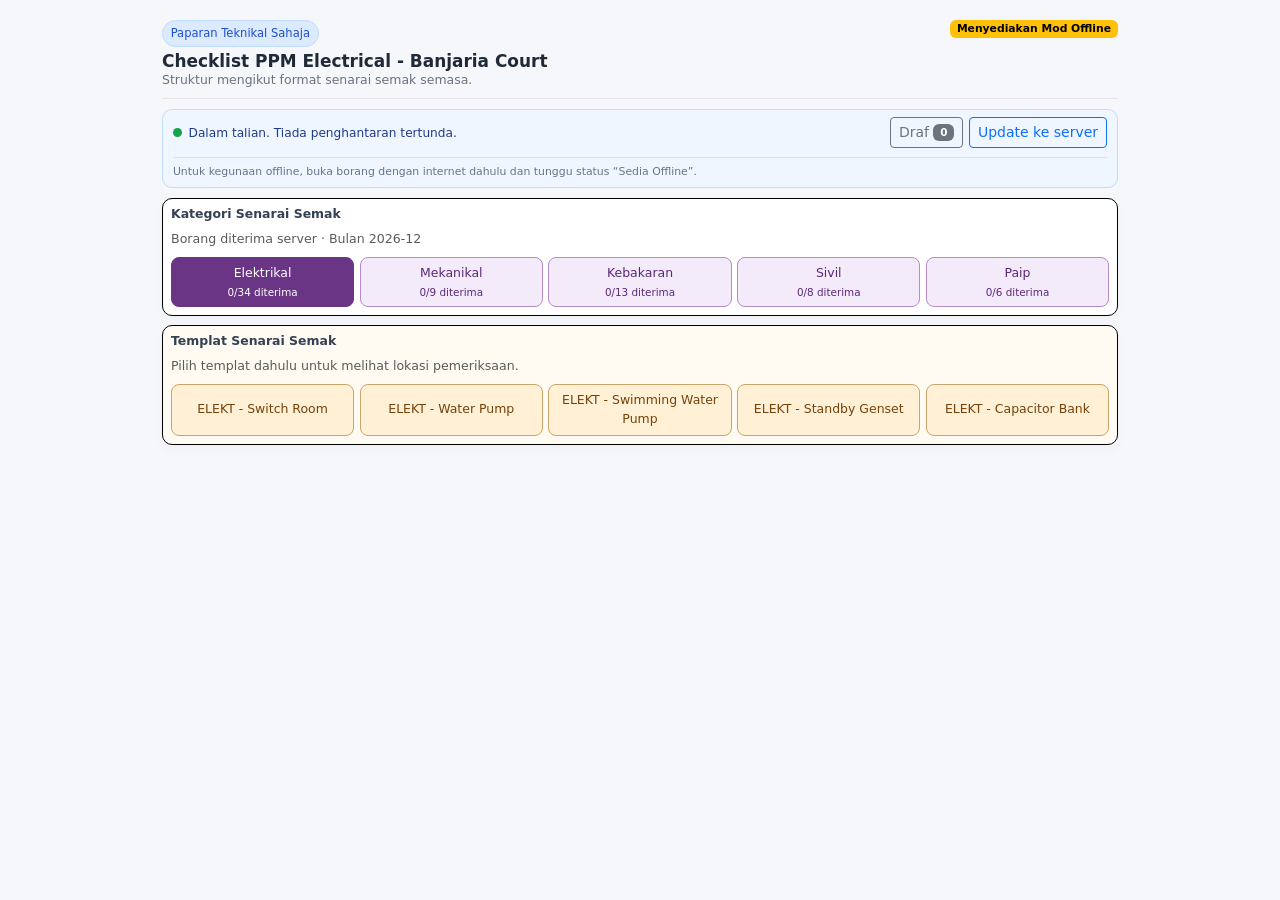
==== commit 6adfc0b7: "Clarify offline preparation note and improve status panel layout" ====
--- a/ppm-form.html
+++ b/ppm-form.html
@@ -729,6 +729,10 @@
         .ppm-category-grid { display: grid; grid-template-columns: repeat(5, minmax(0, 1fr)); gap: .35rem; }
         .ppm-category-grid button { min-height: 44px; padding: .4rem .25rem; font-size: .78rem; border-radius: 8px; }
         .ppm-category-count { display: block; margin-top: .2rem; font-size: .65rem; line-height: 1.3; }
+        .ppm-form-context { background: #eef5f1; border-left: 3px solid #246b5b; padding: .65rem .75rem; border-radius: 6px; margin-bottom: .75rem; color: #254b40; font-weight: 600; }
+        .ppm-form-meta { display: grid; grid-template-columns: 1fr 1fr; gap: .75rem; margin-bottom: .85rem; }
+        .ppm-form-meta dt { font-size: .72rem; font-weight: 500; color: #64748b; margin-bottom: .15rem; }
+        .ppm-form-meta dd { font-size: .85rem; font-weight: 600; margin: 0; overflow-wrap: anywhere; }
         .ppm-category-grid .btn-outline-primary { color: #5b2878; background: #f3eafa; border-color: #b68acb; }
         .ppm-category-grid .btn-outline-primary:hover { color: #4a1c64; background: #e7d5f2; border-color: #8850a4; }
         .ppm-category-grid .btn-primary { color: #fff; background: #6b3585; border-color: #6b3585; }
@@ -781,6 +785,7 @@
 
         .sync-panel {
             display: flex;
+            flex-wrap: wrap;
             align-items: center;
             justify-content: space-between;
             gap: 0.55rem;
@@ -807,13 +812,18 @@
 
         .sync-status-main {
             display: flex;
+            flex: 1 1 160px;
             align-items: center;
             gap: 0.4rem;
             min-width: 0;
         }
 
         .sync-help {
-            margin-top: 0.08rem;
+            flex-basis: 100%;
+            margin-top: 0;
+            padding-top: .35rem;
+            border-top: 1px solid #dbe2ea;
+            line-height: 1.45;
             color: #64748b;
             font-size: 0.68rem;
         }
@@ -948,10 +958,23 @@
             .checklist-table tr.checklist-remark-only td:nth-child(3)::before { content: 'Catatan'; }
 
             .status-icon-btn {
-                min-width: 72px;
-                min-height: 44px;
+                min-width: 44px;
+                min-height: 36px;
+                padding: .25rem .35rem;
                 justify-content: center;
             }
+            .status-icon-group { display: flex; gap: .3rem; width: fit-content; }
+            .checklist-table tr:not(.checklist-group-row) { display: grid; grid-template-columns: 1.6rem 5.8rem minmax(0, 1fr); column-gap: .4rem; padding: .4rem; margin-bottom: .35rem; }
+            .checklist-table tr:not(.checklist-group-row) td:first-child { float: none; width: auto; grid-column: 1; padding: .15rem 0; }
+            .checklist-table tr:not(.checklist-group-row) td:nth-child(2) { grid-column: 2 / -1; padding: .15rem 0; min-height: 0; }
+            .checklist-table tr:not(.checklist-group-row) td:nth-child(3) { grid-column: 1 / 3; }
+            .checklist-table tr:not(.checklist-group-row) td:nth-child(4) { grid-column: 3; }
+            .checklist-table tr.checklist-remark-only td:nth-child(3),
+            .checklist-table tr:has(.civil-wall-status-wrap) td:nth-child(3),
+            .checklist-table tr:has(.ff-wet2-status-wrap) td:nth-child(3),
+            .checklist-table tr:has(.civil-wall-status-wrap) td:nth-child(4),
+            .checklist-table tr:has(.ff-wet2-status-wrap) td:nth-child(4) { grid-column: 1 / -1; }
+            .checklist-table .form-control, .checklist-table .form-select { font-size: .75rem; padding: .3rem .4rem; min-height: 36px; }
 
             .checklist-group-row {
                 display: block;
@@ -990,13 +1013,13 @@
                 <span class="sync-dot" aria-hidden="true"></span>
                 <div>
                     <span id="syncStatusText">Menyemak sambungan dan penghantaran tertunda...</span>
-                    <div class="sync-help">Buka borang ini sekali dalam talian sebelum memasuki kawasan tanpa liputan.</div>
                 </div>
             </div>
             <div class="sync-actions">
                 <button type="button" class="btn btn-sm btn-outline-secondary" id="openDraftsBtn">Draf <span class="badge text-bg-secondary" id="draftCountBadge">0</span></button>
                 <button type="button" class="btn btn-sm btn-outline-primary" id="retrySyncBtn">Update ke server</button>
             </div>
+            <div class="sync-help">Untuk kegunaan offline, buka borang dengan internet dahulu dan tunggu status “Sedia Offline”.</div>
         </section>
 
         <section class="card ppm-card" aria-labelledby="ppmCategoryTitle">
@@ -1057,27 +1080,23 @@
 
                         <div class="w-100"></div>
 
-                        <div class="col-6">
-                            <label class="form-label" for="frequencyField">Kekerapan</label>
-                            <input type="text" class="form-control" id="frequencyField" readonly>
+                        <div class="col-12">
+                            <dl class="ppm-form-meta">
+                                <div><dt>Kekerapan</dt><dd id="ppmFrequencyDisplay">—</dd></div>
+                                <div><dt>No. Rujukan</dt><dd id="ppmReferenceDisplay">—</dd></div>
+                            </dl>
+                            <input type="hidden" id="frequencyField">
+                            <input type="hidden" id="referenceNo">
+                            <label id="locationLabel" for="locationSelect" hidden>Lokasi Blok</label>
+                            <select id="locationSelect" required hidden></select>
                         </div>
-                        <div class="col-6">
+                        <div class="col-12">
                             <label class="form-label" for="inspectionDate">Tarikh</label>
                             <input type="date" class="form-control" id="inspectionDate" required>
                             <div class="invalid-feedback">Sila pilih tarikh.</div>
                         </div>
 
                         <div class="w-100"></div>
-
-                        <div class="col-6">
-                            <label class="form-label" for="referenceNo">No. Rujukan</label>
-                            <input type="text" class="form-control" id="referenceNo" readonly>
-                        </div>
-                        <div class="col-6">
-                            <label class="form-label" id="locationLabel" for="locationSelect">Lokasi Blok</label>
-                            <select class="form-select" id="locationSelect" required></select>
-                            <div class="invalid-feedback">Sila pilih lokasi.</div>
-                        </div>
 
                         <div class="w-100"></div>
 
@@ -4367,6 +4386,9 @@
                 renderTemplateChoices();
                 const summary = document.getElementById('ppmChosenSummary');
                 if (summary) summary.textContent = `${refs.templateType.selectedOptions[0]?.textContent || ''} · ${refs.locationSelect.value}`;
+                const frequencyLabels = { Monthly: 'Bulanan', Weekly: 'Mingguan', Daily: 'Harian', Quarterly: 'Setiap 3 bulan', Yearly: 'Tahunan', Annually: 'Tahunan' };
+                document.getElementById('ppmFrequencyDisplay').textContent = frequencyLabels[refs.frequencyField.value] || refs.frequencyField.value || '—';
+                document.getElementById('ppmReferenceDisplay').textContent = refs.referenceNo.value || '—';
             }
 
             function renderStep2ScopeNote(template) {
@@ -5142,7 +5164,7 @@
             document.getElementById('ppmTemplatePicker').append(refs.templateType);
             templateFieldGroup.remove();
             const chosenSummary = document.createElement('p');
-            chosenSummary.className = 'small text-muted mb-2';
+            chosenSummary.className = 'ppm-form-context';
             chosenSummary.id = 'ppmChosenSummary';
             ppmSections[0].querySelector('.card-body').prepend(chosenSummary);
             refs.form.addEventListener('input', () => { chosenSummary.textContent = `${refs.templateType.selectedOptions[0]?.textContent || ''} · ${refs.locationSelect.value}`; });
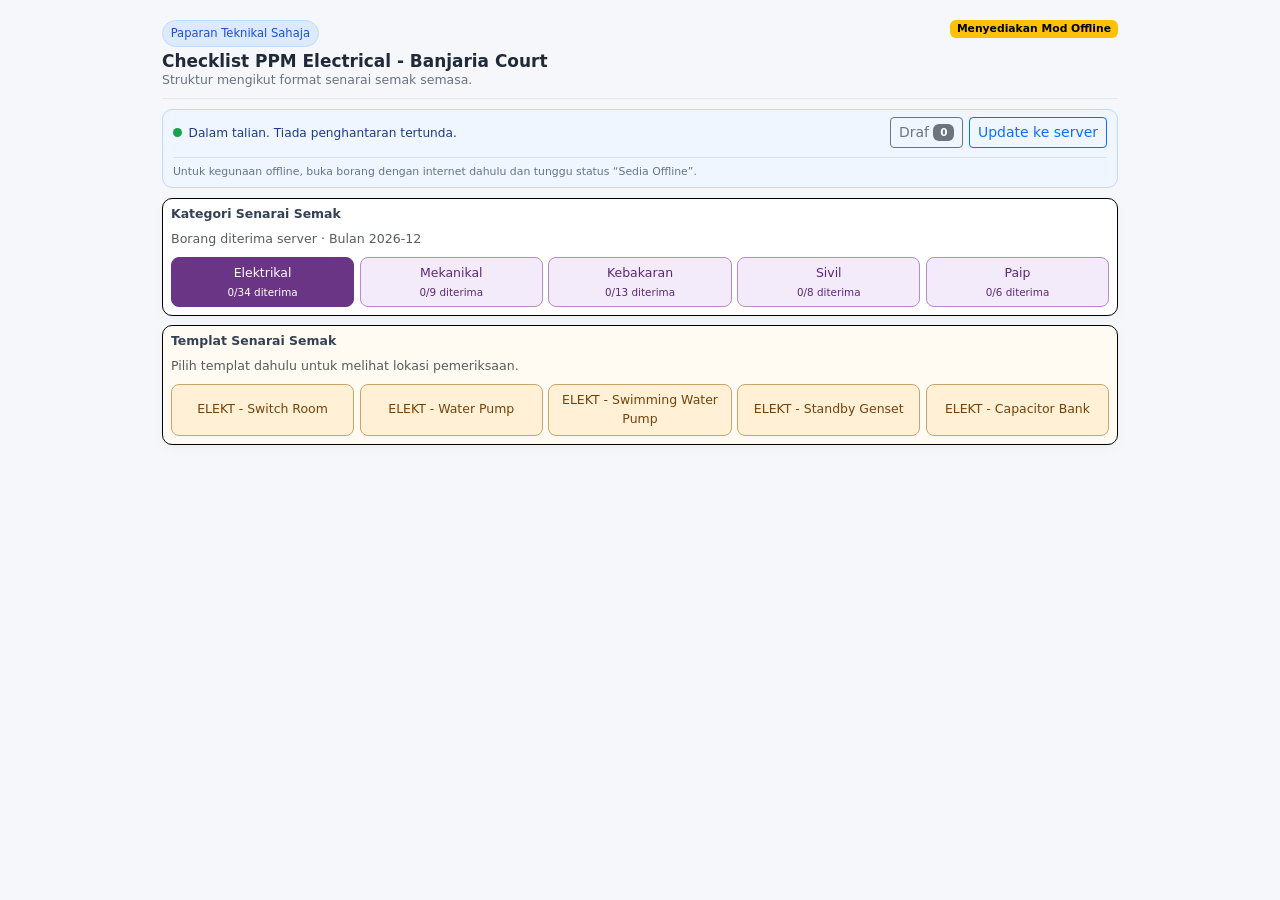
==== commit a49ee66a: "Show full civil inspection problem labels" ====
--- a/ppm-form.html
+++ b/ppm-form.html
@@ -1234,19 +1234,19 @@
                     <div class="civil-wall-ng-code-grid" id="civilWallNgReasonOptions">
                         <div class="form-check">
                             <input class="form-check-input" type="checkbox" value="P" id="civilWallNgCodeP" name="civilWallNgReasonOption">
-                            <label class="form-check-label" for="civilWallNgCodeP">P</label>
+                            <label class="form-check-label" for="civilWallNgCodeP">Pintu rosak</label>
                         </div>
                         <div class="form-check">
                             <input class="form-check-input" type="checkbox" value="T" id="civilWallNgCodeT" name="civilWallNgReasonOption">
-                            <label class="form-check-label" for="civilWallNgCodeT">T</label>
+                            <label class="form-check-label" for="civilWallNgCodeT">Tombol atau stopper rosak</label>
                         </div>
                         <div class="form-check">
                             <input class="form-check-input" type="checkbox" value="B" id="civilWallNgCodeB" name="civilWallNgReasonOption">
-                            <label class="form-check-label" for="civilWallNgCodeB">B</label>
+                            <label class="form-check-label" for="civilWallNgCodeB">Bilik tidak bersih</label>
                         </div>
                         <div class="form-check">
                             <input class="form-check-input" type="checkbox" value="LS" id="civilWallNgCodeLS" name="civilWallNgReasonOption">
-                            <label class="form-check-label" for="civilWallNgCodeLS">LS</label>
+                            <label class="form-check-label" for="civilWallNgCodeLS">Lantai atau siling bocor</label>
                         </div>
                     </div>
                     <div class="small text-danger mt-2 d-none" id="civilWallNgReasonFeedback">Sila pilih sekurang-kurangnya satu kod.</div>
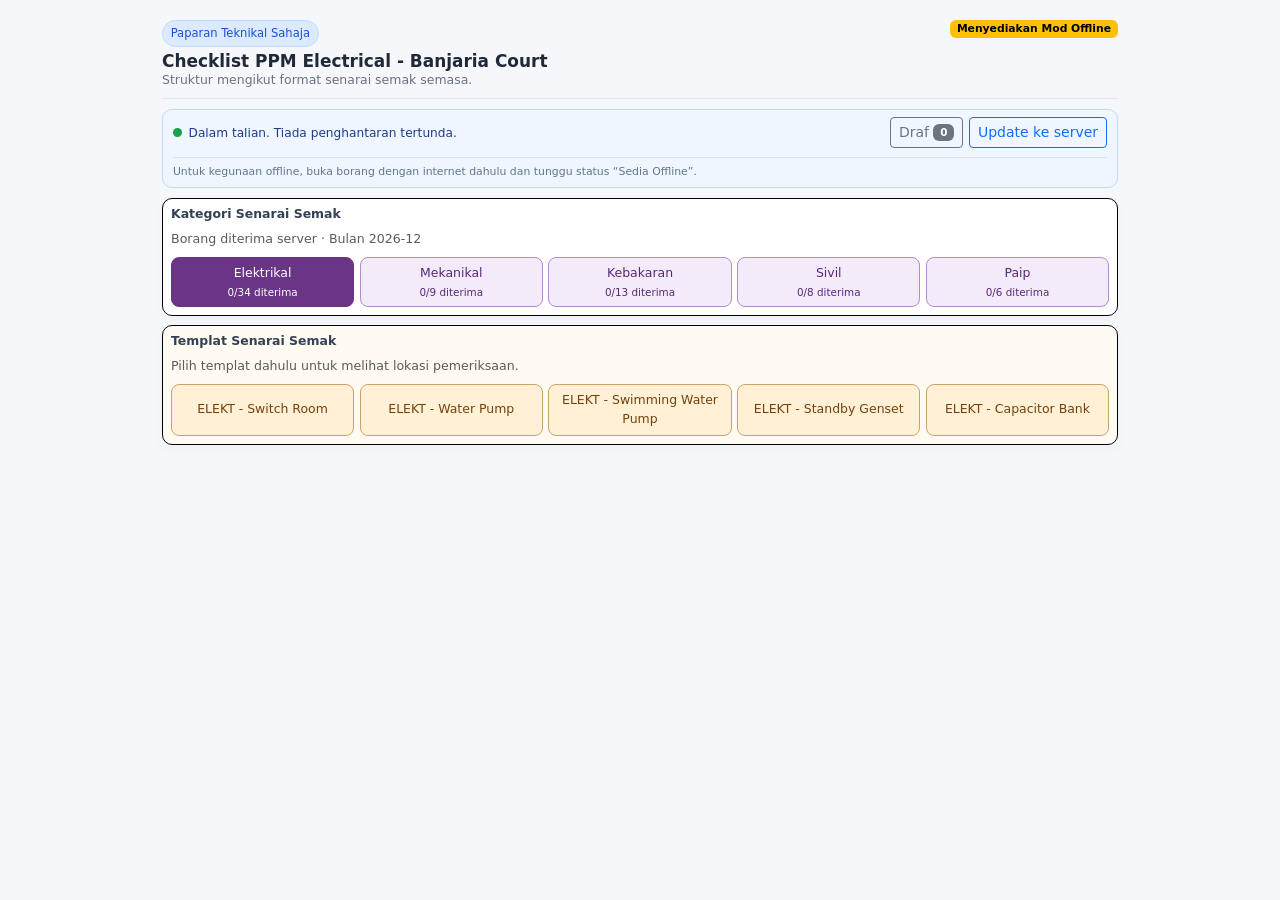
==== commit e0b9fc44: "Highlight the active PPM inspection location" ====
--- a/ppm-form.html
+++ b/ppm-form.html
@@ -180,9 +180,13 @@
             color: #991b1b;
         }
 
-        .step-pill.current {
-            box-shadow: 0 0 0 2px rgba(59, 130, 246, 0.22);
-        }
+        button.step-pill.current {
+            background: #246b5b;
+            border-color: #174f42;
+            color: #ffffff;
+            box-shadow: 0 0 0 2px rgba(36, 107, 91, 0.18);
+        }
+        .loc-current-label { display: block; font-size: .6rem; font-weight: 500; margin-top: .15rem; }
         button.step-pill { min-height: 44px; width: 100%; cursor: pointer; font-family: inherit; border-radius: 8px; padding: .25rem .3rem; font-size: .68rem; }
         button.step-pill:focus-visible { outline: 3px solid #2563eb; outline-offset: 2px; }
 
@@ -3571,7 +3575,7 @@
                         return `
                             <button type="button" data-ppm-location="${escapeHtml(location)}" class="step-pill ${statusClass} ${currentClass}" title="${escapeHtml(`${location} - ${syncLabel}`)}" aria-label="${escapeHtml(`${location}: ${syncLabel}`)}" aria-pressed="${location === selectedLocation}">
                                 <span class="loc-sync-symbol" aria-hidden="true">${syncSymbol}</span>
-                                <span class="loc-name">${escapeHtml(pillLabel)}</span>
+                                <span class="loc-name">${escapeHtml(pillLabel)}${location === selectedLocation ? '<span class="loc-current-label">Sedang diisi</span>' : ''}</span>
                             </button>
                         `;
                     }).join('');
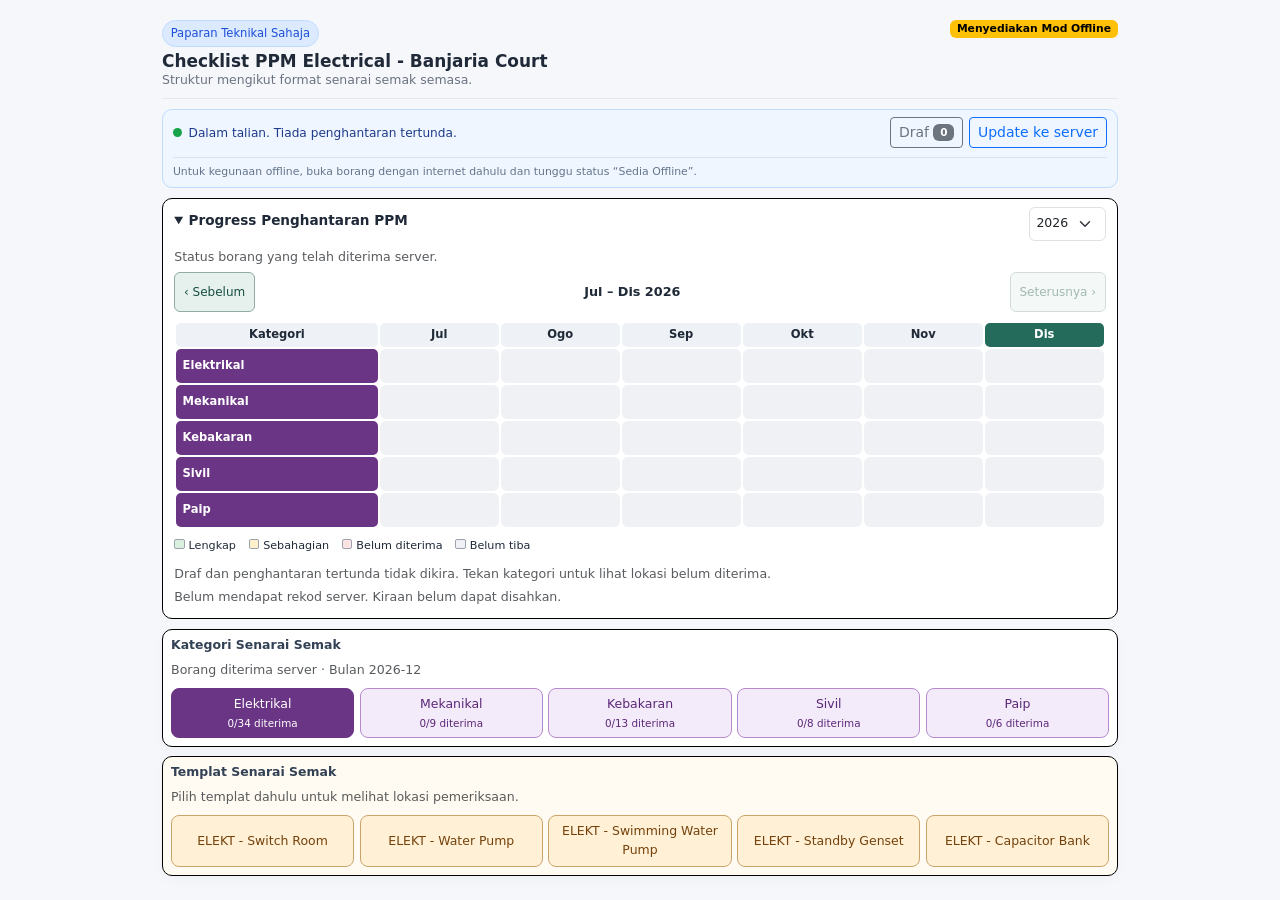
==== commit e2d6b944: "Add responsive six-month PPM server progress tracker" ====
--- a/ppm-form.html
+++ b/ppm-form.html
@@ -7,6 +7,7 @@
     <meta name="theme-color" content="#1d4ed8">
     <meta name="apple-mobile-web-app-capable" content="yes">
     <link rel="manifest" href="manifest.webmanifest">
+    <link rel="stylesheet" href="ppm-progress.css?v=20261019-6">
     <link rel="icon" href="ppm-icon.svg" type="image/svg+xml">
     <link href="https://cdn.jsdelivr.net/npm/bootstrap@5.3.0/dist/css/bootstrap.min.css" rel="stylesheet">
     <link rel="stylesheet" href="https://cdn.jsdelivr.net/npm/bootstrap-icons@1.11.0/font/bootstrap-icons.min.css">
@@ -1026,6 +1027,23 @@
             <div class="sync-help">Untuk kegunaan offline, buka borang dengan internet dahulu dan tunggu status “Sedia Offline”.</div>
         </section>
 
+        <details class="ppm-progress" id="ppmProgress" open>
+            <summary>Progress Penghantaran PPM</summary>
+            <p class="small text-muted mb-1">Status borang yang telah diterima server.</p>
+            <div class="ppm-progress-controls">
+                <label for="ppmProgressYear"><span class="visually-hidden">Tahun</span><select class="form-select" id="ppmProgressYear"></select></label>
+            </div>
+            <div class="ppm-progress-pager" aria-label="Pilih tempoh enam bulan">
+                <button type="button" id="ppmProgressPrev" aria-label="Sebelum: Januari hingga Jun">‹ Sebelum</button>
+                <strong id="ppmProgressPeriod" aria-live="polite"></strong>
+                <button type="button" id="ppmProgressNext" aria-label="Seterusnya: Julai hingga Disember">Seterusnya ›</button>
+            </div>
+            <div class="ppm-progress-desktop"><table id="ppmProgressTable" class="ppm-progress-table" aria-label="Progress kategori mengikut bulan"></table></div>
+            <div class="ppm-progress-legend"><span class="complete">Lengkap</span><span class="partial">Sebahagian</span><span class="empty">Belum diterima</span><span class="future">Belum tiba</span></div>
+            <p class="small text-muted mb-1">Draf dan penghantaran tertunda tidak dikira. Tekan kategori untuk lihat lokasi belum diterima.</p>
+            <p class="small text-muted mb-0" id="ppmProgressUpdated" aria-live="polite"></p>
+            <div id="ppmProgressDetail" class="ppm-progress-detail" tabindex="-1" hidden></div>
+        </details>
         <section class="card ppm-card" aria-labelledby="ppmCategoryTitle">
             <div class="card-body p-2">
                 <h2 id="ppmCategoryTitle" class="submission-title mb-2">Kategori Senarai Semak</h2>
@@ -1283,6 +1301,7 @@
     <script src="https://cdn.jsdelivr.net/npm/bootstrap@5.3.0/dist/js/bootstrap.bundle.min.js"></script>
     <script src="backend-config.js"></script>
     <script src="ppm-offline-store.js"></script>
+    <script src="ppm-progress.js?v=20261019-6"></script>
     <script>
         document.addEventListener('DOMContentLoaded', () => {
             const TEMPLATE_CONFIG = {
@@ -2376,6 +2395,7 @@
                                 images: await picturesForBackend(entry.pictures)
                             };
                             const result = await submitPPMToBackend(payload);
+                            window.PPMProgress?.acceptRow(result.row);
                             if (result.row) {
                                 mergePPMRowsToLocalStore([result.row]);
                                 if (getCurrentContext().id === entry.id && !hasUnsavedDraftChanges) {
@@ -3293,6 +3313,7 @@
             async function refreshPPMFromBackend() {
                 try {
                     const rows = await fetchBackendData('PPM');
+                    window.PPMProgress?.setRows(rows);
                     if (Array.isArray(rows) && rows.length) {
                         mergePPMRowsToLocalStore(rows);
                     }
@@ -5173,6 +5194,7 @@
             ppmSections[0].querySelector('.card-body').prepend(chosenSummary);
             refs.form.addEventListener('input', () => { chosenSummary.textContent = `${refs.templateType.selectedOptions[0]?.textContent || ''} · ${refs.locationSelect.value}`; });
             initDefaultDates();
+            window.PPMProgress?.init({ templates: TEMPLATE_CONFIG });
             purgeOldSubmittedSnapshots();
             const initialTemplateKey = initializeCategoryAndTemplateFilters();
             applyTemplate(initialTemplateKey);
--- a/ppm-progress.css
+++ b/ppm-progress.css
@@ -0,0 +1,51 @@
+.ppm-progress { position: relative; border: 1px solid #000; border-radius: 10px; background: #fff; padding: .7rem; margin-bottom: .65rem; }
+.ppm-progress > summary { padding-right: 5.2rem; font-size: .85rem; font-weight: 700; cursor: pointer; min-height: 38px; }
+.ppm-progress-controls { position: absolute; top: .5rem; right: .7rem; width: 4.8rem; }
+.ppm-progress-controls label { display: block; font-size: .75rem; }
+.ppm-progress-controls select { min-height: 34px; padding: .25rem 1.6rem .25rem .4rem; font-size: .78rem; margin: 0; }
+.ppm-progress-table { width: 100%; table-layout: fixed; border-collapse: separate; border-spacing: 2px; font-size: .72rem; }
+.ppm-progress-table th { padding: .2rem .15rem; }
+.ppm-progress-table td { padding: 0; }
+.ppm-progress-table .ppm-progress-cell { min-height: 34px; padding: .2rem .1rem; }
+.ppm-progress-table th:first-child { width: 22%; }
+.ppm-progress-table thead th { background: #eef1f5; border-radius: 5px; text-align: center; }
+.ppm-progress-table thead th.ppm-progress-current-month { background: #246b5b; color: #fff; }
+.ppm-progress-table th[scope=row] { color: #fff; background: #6b3585; border-radius: 5px; text-align: left; padding: .4rem; overflow-wrap: anywhere; }
+.ppm-progress-pager { display: flex; justify-content: space-between; align-items: center; gap: .3rem; margin: .3rem 0 .6rem; }
+.ppm-progress-pager button { border: 1px solid #91aaa3; background: #e6f0ec; color: #174f42; border-radius: 6px; padding: .4rem .55rem; min-height: 40px; font-size: .75rem; }
+.ppm-progress-pager button:disabled { opacity: .4; cursor: default; }
+.ppm-progress-pager strong { font-size: .8rem; text-align: center; }
+.ppm-progress-controls label { max-width: 150px; }
+.ppm-progress-cell { border: 1px solid transparent; border-radius: 6px; min-height: 44px; width: 100%; padding: .4rem .2rem; color: #183b32; background: #eef2f5; cursor: pointer; font-size: .75rem; }
+.ppm-progress-cell.complete { background: #daf0df; border-color: #91b99b; }
+.ppm-progress-cell.partial { background: #fff0cb; border-color: #d4b76f; color: #674c16; }
+.ppm-progress-cell.empty { background: #fce3e3; border-color: #d9a0a0; color: #842e2e; }
+.ppm-progress-cell.future { background: #eff1f4; color: #596675; }
+.ppm-progress-cell.selected { background: #246b5b; border-color: #174f42; color: #fff; box-shadow: inset 0 0 0 1px #174f42; }
+.ppm-progress-cell:focus-visible { outline: 3px solid #246b5b; outline-offset: 2px; }
+.ppm-progress-cards { display: none; }
+.ppm-progress-legend { display: flex; flex-wrap: wrap; gap: .4rem .8rem; font-size: .7rem; margin: .6rem 0; }
+.ppm-progress-legend span::before { content: ''; display: inline-block; width: .65rem; height: .65rem; margin-right: .25rem; border: 1px solid #9ca3af; border-radius: 2px; }
+.ppm-progress-legend .complete::before { background: #daf0df; }
+.ppm-progress-legend .partial::before { background: #fff0cb; }
+.ppm-progress-legend .empty::before { background: #fce3e3; }
+.ppm-progress-legend .future::before { background: #eff1f4; }
+.ppm-progress-detail { background: #f4f8f6; border: 1px solid #9cbbaf; border-radius: 8px; padding: .65rem; margin-top: .65rem; font-size: .78rem; }
+.ppm-progress-detail h3 { font-size: .9rem; }
+.ppm-progress-detail ul { max-height: 220px; overflow-y: auto; padding-left: 1.3rem; margin-bottom: 0; }
+.ppm-progress-detail li { margin: .35rem 0; }
+.ppm-progress-unverified .ppm-progress-fraction { visibility: hidden; }
+@media (max-width: 767px) {
+ .ppm-progress-desktop { display: block; }
+ .ppm-progress-cards { display: grid; grid-template-columns: 1fr; gap: .45rem; }
+ .ppm-progress-cards .ppm-progress-cell { display: grid; grid-template-columns: 1fr auto; padding: .6rem .7rem; text-align: left; gap: .2rem .5rem; }
+ .ppm-progress-cards strong { font-size: .85rem; }
+ .ppm-progress-fraction { font-size: .95rem; font-weight: 700; }
+ .ppm-progress-cards small { grid-column: 1; font-size: .7rem; }
+ .ppm-progress-bar { grid-column: 1 / -1; height: 4px; background: #00000012; border-radius: 4px; overflow: hidden; margin-top: .2rem; }
+ .ppm-progress-bar > span { display: block; height: 100%; background: #246b5b; }
+ .ppm-progress-table { border-spacing: 2px; font-size: .65rem; }
+ .ppm-progress-table th[scope=row] { padding: .2rem; font-size: .64rem; }
+ .ppm-progress-table .ppm-progress-cell { min-height: 32px; padding: .2rem 0; font-size: .63rem; border-radius: 4px; }
+ .ppm-progress-table .ppm-progress-fraction { font-size: inherit; font-weight: 600; white-space: nowrap; }
+}
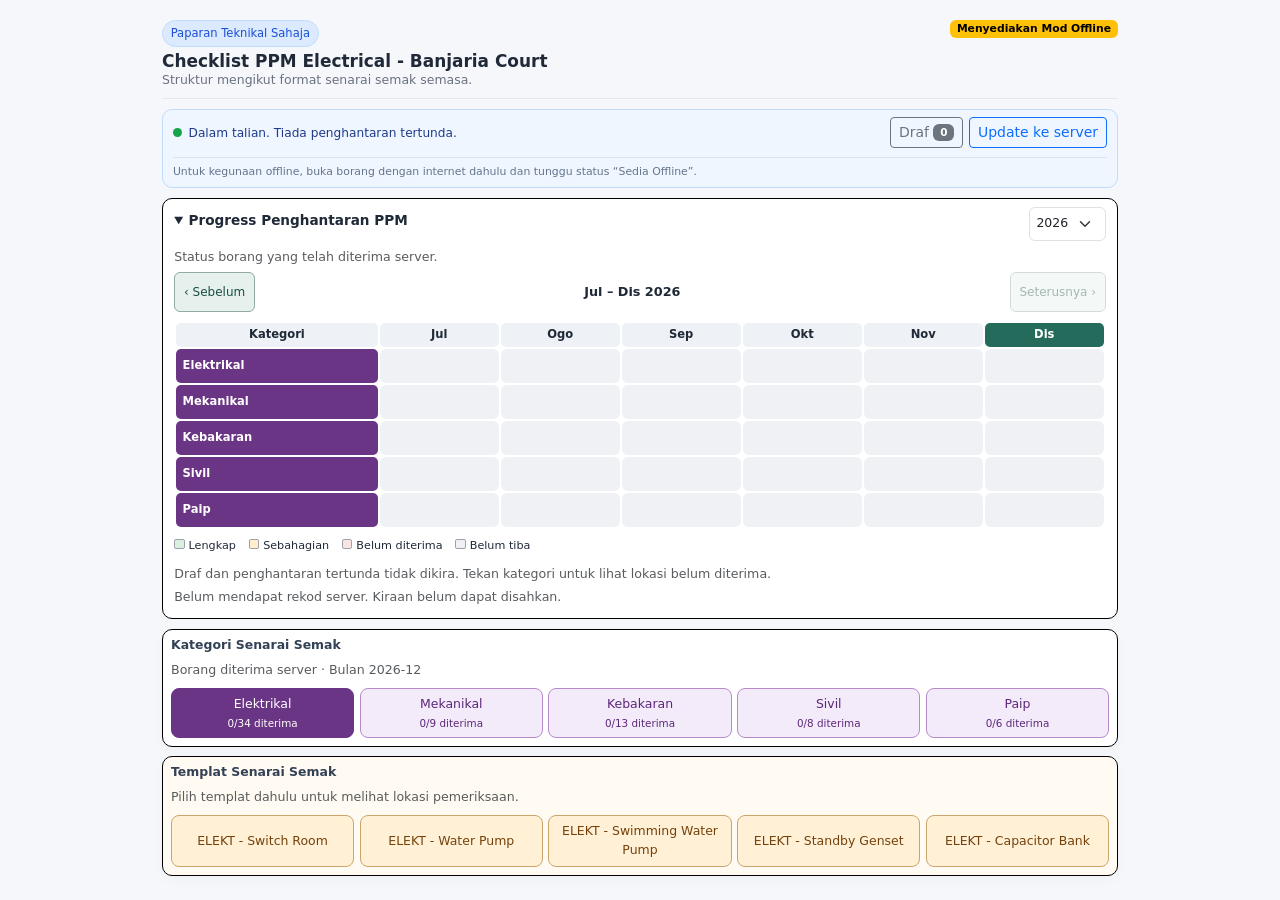
==== commit 44d22083: "Add PPM report listing and PDF export" ====
--- a/ppm-form.html
+++ b/ppm-form.html
@@ -1068,6 +1068,7 @@
         </section>
 
         <form id="ppmTechnicianForm" class="needs-validation" novalidate>
+            <a id="acceptedReportLink" class="btn btn-outline-success mb-2" hidden>Lihat Laporan / PDF</a>
             <nav class="ppm-step-nav" aria-label="Langkah borang PPM" id="ppmStepNav">
                 <button type="button" class="btn btn-primary" data-ppm-step="1">1. Maklumat</button>
                 <button type="button" class="btn btn-outline-primary" data-ppm-step="2">2. Pemeriksaan</button>
@@ -1301,632 +1302,11 @@
     <script src="https://cdn.jsdelivr.net/npm/bootstrap@5.3.0/dist/js/bootstrap.bundle.min.js"></script>
     <script src="backend-config.js"></script>
     <script src="ppm-offline-store.js"></script>
+    <script src="ppm-report-templates.js?v=20261019-2"></script>
     <script src="ppm-progress.js?v=20261019-6"></script>
     <script>
         document.addEventListener('DOMContentLoaded', () => {
-            const TEMPLATE_CONFIG = {
-                bilikSuis: {
-                    category: 'Electrical',
-                    referenceNo: 'BC/MAINT/BS/22/1',
-                    frequency: 'Monthly',
-                    statusCode: 'OK / NG',
-                    statusOptions: ['OK', 'NG'],
-                    description: 'Template based on sheet ELEKT - SWITCH ROOM, including Main Switchboard Building, Main Switchboard, and Others sections.',
-                    locationLabel: 'Block Location',
-                    locations: [
-                        'SSB Block A',
-                        'SSB Block B1',
-                        'SSB Block B2',
-                        'SSB Block B3',
-                        'LV Room A',
-                        'LV Room B'
-                    ],
-                    groups: [
-                        {
-                            title: '1) MAIN SWITCHBOARD BUILDING - A) CLEANING',
-                            items: [
-                                'Clean main switch room',
-                                'Entrance route',
-                                'Roof top area'
-                            ]
-                        },
-                        {
-                            title: '1) MAIN SWITCHBOARD BUILDING - B) INSPECTION',
-                            items: [
-                                'Main entrance door',
-                                'No-entry warning sign',
-                                'Danger warning sign',
-                                'First aid diagram',
-                                'Electrical schematic wiring diagram',
-                                'Fire suppression gas canister',
-                                'EFR/OCR protection device',
-                                'Rubber safety mat',
-                                'Insect barrier net',
-                                'Earthing'
-                            ]
-                        },
-                        {
-                            title: '2) MAIN SWITCHBOARD - A) INSPECTION',
-                            items: [
-                                'Switchboard condition',
-                                'ACB air circuit breaker operation',
-                                'Indicator lights',
-                                'Selector switch',
-                                'Voltmeter',
-                                'Ammeter',
-                                'Power factor meter',
-                                'Cable condition',
-                                'Heater',
-                                'Capacitor bank'
-                            ]
-                        },
-                        {
-                            title: '2) MAIN SWITCHBOARD - B) CHECK AND TIGHTEN',
-                            items: [
-                                'All screws and terminals'
-                            ]
-                        },
-                        {
-                            title: '2) MAIN SWITCHBOARD - C) RECORD READINGS IN LOGBOOK',
-                            items: [
-                                'Voltage (1-Phase, R-N / Y-N / B-N)',
-                                'Voltage (3-Phase, R-Y / Y-B / B-R)',
-                                'Current (R / Y / B)',
-                                'Power factor',
-                                'Maximum load'
-                            ]
-                        },
-                        {
-                            title: '3) OTHERS',
-                            items: [
-                                'Fire extinguisher',
-                                'OCR / EFR'
-                            ]
-                        }
-                    ]
-                },
-                waterPump: {
-                    category: 'Electrical',
-                    referenceNo: 'BC/MAINT/WP/1',
-                    frequency: 'Monthly',
-                    statusCode: 'OK / NG',
-                    statusOptions: ['OK', 'NG'],
-                    description: 'Template based on sheet ELEKT - WATER PUMP (Manual Operation and Physical Check).',
-                    locationLabel: 'Pump Unit (Block / Pump No.)',
-                    locations: [
-                        'Main Pump - Block A - Pump #1',
-                        'Main Pump - Block A - Pump #2',
-                        'Pressure Pump - Block A - Pump #1',
-                        'Pressure Pump - Block A - Pump #2',
-                        'Pressure Pump - Block A - Pump #3',
-
-                        'Main Pump - Block B1 - Pump #1',
-                        'Main Pump - Block B1 - Pump #2',
-                        'Pressure Pump - Block B1 - Pump #1',
-                        'Pressure Pump - Block B1 - Pump #2',
-                        'Pressure Pump - Block B1 - Pump #3',
-
-                        'Main Pump - Block B2 - Pump #1',
-                        'Main Pump - Block B2 - Pump #2',
-                        'Pressure Pump - Block B2 - Pump #1',
-                        'Pressure Pump - Block B2 - Pump #2',
-                        'Pressure Pump - Block B2 - Pump #3',
-
-                        'Main Pump - Block B3 - Pump #1',
-                        'Main Pump - Block B3 - Pump #2',
-                        'Pressure Pump - Block B3 - Pump #1',
-                        'Pressure Pump - Block B3 - Pump #2',
-                        'Pressure Pump - Block B3 - Pump #3'
-                    ],
-                    groups: [
-                        {
-                            title: 'A) MANUAL OPERATION',
-                            items: [
-                                'Incoming water pressure',
-                                'Outgoing water pressure',
-                                'Determine flow rate',
-                                'Check mechanical seal for leakage',
-                                'Check alignment between pump and motor',
-                                'Check casing and base plate for signs of corrosion',
-                                'Check bolt and nut for tightness',
-                                'Check for abnormal sound or vibration',
-                                'Clean all cooling air passages and external fins at motor',
-                                'Lubricate bearing when necessary'
-                            ]
-                        },
-                        {
-                            title: 'B) PHYSICAL CHECK',
-                            items: [
-                                'Voltage',
-                                'Motor',
-                                'Full load current',
-                                'Overload setting',
-                                'All valves are correctly installed and in open position',
-                                'Check pump alignment',
-                                'Running AMP (Phase R / Y / B)',
-                                'Tighten',
-                                'Selector switch'
-                            ]
-                        }
-                    ]
-                },
-                swimmingPump: {
-                    category: 'Electrical',
-                    referenceNo: 'BC/MAINT/PWP/1',
-                    frequency: 'Monthly',
-                    statusCode: 'OK / NG',
-                    statusOptions: ['OK', 'NG'],
-                    description: 'Template based on sheet ELEKT - SWIMMING WATER PUMP (Manual Operation and Physical Check).',
-                    locationLabel: 'Pump Unit',
-                    locations: ['Swimming Pool Pump #1', 'Swimming Pool Pump #2'],
-                    groups: [
-                        {
-                            title: 'A) MANUAL OPERATION',
-                            items: [
-                                'Incoming water pressure',
-                                'Outgoing water pressure',
-                                'Determine flow rate',
-                                'Check mechanical seal for leakage',
-                                'Check alignment between pump and motor',
-                                'Check casing and base plate for signs of corrosion',
-                                'Check bolt and nut for tightness',
-                                'Check for abnormal sound or vibration',
-                                'Clean all cooling air passages and external fins at motor',
-                                'Lubricate bearing when necessary'
-                            ]
-                        },
-                        {
-                            title: 'B) PHYSICAL CHECK',
-                            items: [
-                                'Voltage',
-                                'Motor',
-                                'Full load current',
-                                'Overload setting',
-                                'All valves are correctly installed and in open position',
-                                'Check pump alignment',
-                                'Running AMP (Phase R / Y / B)',
-                                'Tighten',
-                                'Selector switch'
-                            ]
-                        }
-                    ]
-                },
-                standbyGenset: {
-                    category: 'Electrical',
-                    referenceNo: 'BC/MAINT/GS/1',
-                    frequency: 'Monthly',
-                    statusCode: 'OK / NG',
-                    statusOptions: ['OK', 'NG'],
-                    description: 'Template based on sheet ELEKT - STANDBY GENSET (full monthly checklist).',
-                    locationLabel: 'Genset Unit',
-                    locations: ['S. Genset #1', 'S. Genset #2'],
-                    groups: [
-                        {
-                            title: 'A) STANDBY GENSET CHECKLIST',
-                            items: [
-                                'Check diesel fuel level in tank. Top up when necessary. Check fuel supply and return piping for leakage',
-                                'Check coolant level and top up if necessary',
-                                'Check engine oil level and top up if necessary',
-                                'Check battery electrolyte level and top up if necessary',
-                                'Check battery condition, terminal and connection',
-                                'Condition of hoses',
-                                'Check fan belt and adjust tension when necessary',
-                                'Check charging alternator',
-                                'Start up engine and warm up engine',
-                                'Check engine instrumentation',
-                                'Check engine protection system (LOP, HWT)',
-                                'Clean up genset and AMF switchboard',
-                                'Check genset voltage and frequency and readjust when necessary',
-                                'Check AMF switchboard and battery charger',
-                                'RPM',
-                                'Oil pressure',
-                                'Water temperature',
-                                'Drain and change lubricating oil',
-                                'Change lubricating oil filter',
-                                'Change fuel filter elements',
-                                'Service/change air filter element'
-                            ]
-                        }
-                    ]
-                },
-                capacitorBank: {
-                    category: 'Electrical',
-                    referenceNo: 'BC/MAINT/CB/1',
-                    frequency: 'Monthly',
-                    statusCode: 'OK / NG',
-                    statusOptions: ['OK', 'NG'],
-                    description: 'Template based on sheet ELEKT - CAPACITOR BANK (Mechanical + ACB1 phase readings).',
-                    locationLabel: 'LV Room Block',
-                    locations: ['A', 'B1', 'B2', 'B3'],
-                    groups: [
-                        {
-                            title: 'A) MECHANICAL',
-                            items: [
-                                'MCCB / ACB',
-                                'Contactor',
-                                'Regulator Switch',
-                                'Control Fuse',
-                                'Indicator Light',
-                                'Power Factor Meter',
-                                'Power Factor Regulator',
-                                'Connection Cable',
-                                'Capacitor'
-                            ]
-                        },
-                        {
-                            title: 'B) CAPACITOR BANK - ACB 1 (PHASE R / Y / B)',
-                            items: [
-                                'Step 1 (25 kVar) (MCCB : 40 A)',
-                                'Step 2 (25 kVar) (MCCB : 40 A)',
-                                'Step 3 (25 kVar) (MCCB : 40 A)',
-                                'Step 4 (25 kVar) (MCCB : 40 A)',
-                                'Step 5 (25 kVar) (MCCB : 40 A)',
-                                'Step 6 (25 kVar) (MCCB : 40 A)',
-                                'Step 7 (50 kVar) (MCCB : 100 A)',
-                                'Step 8 (50 kVar) (MCCB : 100 A)',
-                                'Step 9 (50 kVar) (MCCB : 100 A)',
-                                'Step 10 (50 kVar) (MCCB : 100 A)',
-                                'Step 11 (100 kVar) (MCCB : 175 A)',
-                                'Step 12 (100 kVar) (MCCB : 175 A)'
-                            ]
-                        }
-                    ]
-                },
-                mechExhaustFan: {
-                    category: 'Mechanical',
-                    referenceNo: 'BC/MAINT/EXHF/1',
-                    frequency: 'Monthly',
-                    statusCode: 'OK / NG',
-                    statusOptions: ['OK', 'NG'],
-                    description: 'Template based on sheet MECH - EXHAUST FAN (physical checks by room location).',
-                    locationLabel: 'Room Location',
-                    locations: [
-                        'Pump Room (Main Pump)',
-                        'Pump Room (Pressure Pump)',
-                        'LV Room A',
-                        'LV Room B',
-                        'S.Pool Pump Room',
-                        'Lift Motor Room A',
-                        'Lift Motor Room B1',
-                        'Lift Motor Room B2',
-                        'Lift Motor Room B3'
-                    ],
-                    groups: [
-                        {
-                            title: 'A) PHYSICAL CHECK',
-                            items: [
-                                'Check bolt and nut for tightness',
-                                'Check for abnormal sound or vibration',
-                                'Check casing for signs of corrosion',
-                                'Lubricate bearing',
-                                'Check switchboard and wiring',
-                                'Inlet and outlet grilles are fitted',
-                                'Damper is fully open',
-                                'Flexible connection is fitted and undamaged',
-                                'Fan hung on anti-vibration devices'
-                            ]
-                        }
-                    ]
-                },
-                ffWaterTank: {
-                    category: 'Fire Fighting',
-                    referenceNo: 'BC/MAINT/WT/1',
-                    frequency: 'Monthly',
-                    statusCode: 'OK / NG',
-                    statusOptions: ['OK', 'NG'],
-                    description: 'Template based on sheet FF - WATER TANK (status checks per tank location).',
-                    locationLabel: 'Tank Location',
-                    locations: [
-                        'Suction Tank (JBA)',
-                        'Fire Tank (PG)',
-                        'Domestic Tank Rooftop Block A',
-                        'Domestic Tank Rooftop Block B1',
-                        'Domestic Tank Rooftop Block B2',
-                        'Domestic Tank Rooftop Block B3'
-                    ],
-                    groups: [
-                        {
-                            title: 'A) STATUS CHECK',
-                            items: [
-                                'Piping',
-                                'Valve',
-                                'Water level indicator',
-                                'Tank condition',
-                                'Painting',
-                                'Ball valve',
-                                'Sensor rod',
-                                'Float switch',
-                                'Check valve',
-                                'Ladder'
-                            ]
-                        }
-                    ]
-                },
-                ffAlarmPanel: {
-                    category: 'Fire Fighting',
-                    referenceNo: 'BC/MAINT/FCR/1',
-                    frequency: 'Monthly',
-                    statusCode: 'OK / NG',
-                    statusOptions: ['OK', 'NG'],
-                    description: 'Template based on sheet FF - FIRE CONTROL ROOM, alarm panel section only.',
-                    locationLabel: 'Room Location',
-                    locations: ['Fire Control Room'],
-                    groups: [
-                        {
-                            title: 'A) FIRE ALARM PANEL',
-                            items: [
-                                'Floor plan',
-                                'Indicator light (testing)',
-                                'Volt meter',
-                                'Amp meter',
-                                'CMS',
-                                'Cable connection',
-                                'Battery cell / charger (service)',
-                                'Zone switch (ISO/N/TA/TF test)',
-                                'Buzzer',
-                                'Master reset',
-                                'Bell (testing)',
-                                'Break glass (testing)',
-                                'Smoke detector (testing)',
-                                'Heat detector (testing)',
-                                'Flow switch (testing)'
-                            ]
-                        }
-                    ]
-                },
-                ffFireControlRoom: {
-                    category: 'Fire Fighting',
-                    referenceNo: 'BC/MAINT/FCR/1',
-                    frequency: 'Monthly',
-                    statusCode: 'OK / NG',
-                    statusOptions: ['OK', 'NG'],
-                    description: 'Template based on sheet FF - FIRE CONTROL ROOM (fire alarm panel and intercom panel).',
-                    locationLabel: 'Room Location',
-                    locations: ['Fire Control Room'],
-                    groups: [
-                        {
-                            title: 'A) FIRE ALARM PANEL',
-                            items: [
-                                'Floor plan',
-                                'Indicator light (testing)',
-                                'Volt meter',
-                                'Amp meter',
-                                'CMS',
-                                'Cable connection',
-                                'Battery cell / charger (service)',
-                                'Zone switch (ISO/N/TA/TF test)',
-                                'Buzzer',
-                                'Master reset',
-                                'Bell (testing)',
-                                'Break glass (testing)',
-                                'Smoke detector (testing)',
-                                'Heat detector (testing)',
-                                'Flow switch (testing)'
-                            ]
-                        },
-                        {
-                            title: 'B) INTERCOM PANEL',
-                            items: [
-                                'Voltage',
-                                'Ampere',
-                                'Battery cell',
-                                'Battery charger',
-                                'Indicator light (testing)',
-                                'Call button',
-                                'Phone (testing)'
-                            ]
-                        }
-                    ]
-                },
-                ffWaterRiser: {
-                    category: 'Fire Fighting',
-                    referenceNo: 'BC/MAINT/WAT/1',
-                    frequency: 'Quarterly',
-                    statusCode: 'OK / NG',
-                    statusOptions: ['OK', 'NG'],
-                    description: 'Template based on sheet FF - WATER RISER (inspection and cut-in/cut-out testing).',
-                    locationLabel: 'Location',
-                    locations: ['Water Riser Room'],
-                    groups: [
-                        {
-                            title: '1) INSPECTION',
-                            items: [
-                                'Room security',
-                                'Lighting',
-                                'Room temperature',
-                                'Contactor',
-                                'Isolator switch / MCCB',
-                                'Start / Stop button',
-                                'Indicator light',
-                                'Cable connection',
-                                'Pump condition',
-                                'Pressure control switch',
-                                'Pressure gauge',
-                                'Check valve',
-                                'Battery'
-                            ]
-                        },
-                        {
-                            title: '2) TESTING (CUT-IN / CUT-OUT)',
-                            items: [
-                                'Jockey Pump',
-                                'Duty Pump',
-                                'Standby Pump'
-                            ]
-                        }
-                    ]
-                },
-                ffWetRiser: {
-                    category: 'Fire Fighting',
-                    referenceNo: 'BC/MAINT/WET/1',
-                    frequency: 'Monthly',
-                    statusCode: 'OK / NG',
-                    statusOptions: ['OK', 'NG'],
-                    description: 'Template based on sheet FF - WET RISER with added bracket, control valve, lamp, and picture references.',
-                    step2ScopeNote: 'Scope of inspection: Hose Reel (Canvas), Nozzle & Coupling, Hose Reel Bracket, Fire Extinguisher, Wet Riser Pipe (Control Valve), Lamp.',
-                    locationLabel: 'Block Location',
-                    locations: ['A', 'B1', 'B2', 'B3'],
-                    groups: [
-                        {
-                            title: '1) INSPECTION BY LEVEL',
-                            items: [
-                                'Level PG',
-                                'Level P1',
-                                'Level P2',
-                                'Level P3',
-                                'Level PL',
-                                'Level 1',
-                                'Level 2',
-                                'Level 3',
-                                'Level 4',
-                                'Level 5',
-                                'Level 6',
-                                'Level 7',
-                                'Level 8',
-                                'Level 9',
-                                'Level 10',
-                                'Level 11',
-                                'Level 12',
-                                'Level 13',
-                                'Level 14',
-                                'Level 15',
-                                'Level 16',
-                                'Level 17'
-                            ]
-                        }
-                    ]
-                },
-                civilRiserLeaking: {
-                    category: 'Civil',
-                    referenceNo: 'BC/MAINT/CIVIL/1',
-                    frequency: 'Monthly',
-                    statusCode: 'OK / NG',
-                    statusOptions: ['OK', 'NG'],
-                    description: 'Template based on sheet CIVIL - RISER LEAKING CHECK (multi-room inspection by level).',
-                    step2ScopeNote: 'Room scope: Bilik Meter Air, Bilik Pancur Basah, Bilik MATV, Bilik Saluran Telefon, Bilik Panel Meter, Bilik Saluran Elektrik, Bilik Gegelung Hos, Tangga Kecemasan.',
-                    locationLabel: 'Block Location',
-                    locations: ['A', 'B1', 'B2', 'B3'],
-                    groups: [
-                        {
-                            title: '1) INSPECTION BY LEVEL',
-                            items: [
-                                'Level PG',
-                                'Level P1',
-                                'Level P2',
-                                'Level P3',
-                                'Level PL',
-                                'Level 1',
-                                'Level 2',
-                                'Level 3',
-                                'Level 4',
-                                'Level 5',
-                                'Level 6',
-                                'Level 7',
-                                'Level 8',
-                                'Level 9',
-                                'Level 10',
-                                'Level 11',
-                                'Level 12',
-                                'Level 13',
-                                'Level 14',
-                                'Level 15',
-                                'Level 16',
-                                'Level 17'
-                            ]
-                        }
-                    ]
-                },
-                civilWallLeaking: {
-                    category: 'Civil',
-                    referenceNo: 'BC/MAINT/CIVIL/2',
-                    frequency: 'Monthly',
-                    statusCode: 'OK / NG',
-                    statusOptions: ['OK', 'NG'],
-                    description: 'Template based on sheet CIVIL - WALL LEAKING CHECKING (block wall condition by level).',
-                    locationLabel: 'Block Location',
-                    locations: ['A', 'B1', 'B2', 'B3'],
-                    groups: [
-                        {
-                            title: '1) WALL LEAKING INSPECTION BY LEVEL',
-                            items: [
-                                'Level PG',
-                                'Level P1',
-                                'Level P2',
-                                'Level P3',
-                                'Level PL',
-                                'Level 1',
-                                'Level 2',
-                                'Level 3',
-                                'Level 4',
-                                'Level 5',
-                                'Level 6',
-                                'Level 7',
-                                'Level 8',
-                                'Level 9',
-                                'Level 10',
-                                'Level 11',
-                                'Level 12',
-                                'Level 13',
-                                'Level 14',
-                                'Level 15',
-                                'Level 16',
-                                'Level 17'
-                            ]
-                        }
-                    ]
-                },
-                plToilet: {
-                    category: 'Plumbing',
-                    referenceNo: 'BC/MAINT/PLUM/T/1',
-                    frequency: 'Monthly',
-                    statusCode: 'OK / NG',
-                    statusOptions: ['OK', 'NG'],
-                    description: 'Template based on sheet PL-TOILET (public toilet fixture checks by location).',
-                    locationLabel: 'Toilet Location',
-                    locations: [
-                        'Pejabat',
-                        'Rumah Kelab',
-                        'Gim',
-                        'Rumah Sampah B1',
-                        'Rumah Sampah B3',
-                        'Pos Kawalan'
-                    ],
-                    groups: [
-                        {
-                            title: '1) PILI AIR',
-                            items: [
-                                'Periksa sebarang kebocoran pada pili air',
-                                'Tiada lelehan air apabila kepala paip ditutup rapat',
-                                'Periksa tekanan air (tidak terlalu kuat / perlahan)',
-                                'Tiada karat pada sekitar pili air',
-                                'Pastikan kepala pili air berfungsi dengan baik (tidak terlalu ketat / longgar)'
-                            ]
-                        },
-                        {
-                            title: '2) MANGKUK TANDAS',
-                            items: [
-                                'Pastikan tiada kebocoran sekitar mangkuk tandas',
-                                'Periksa tangki mangkuk tandas bagi sebarang bunyi atau kebocoran',
-                                'Pastikan pam tandas berfungsi dengan baik',
-                                'Periksa paras air dalam tangki di tahap maksimum selepas dipam',
-                                'Periksa tempat duduk tandas dalam keadaan baik',
-                                'Pastikan penutup dan tempat duduk diikat kemas (tidak bergoyang)',
-                                'Pastikan saluran paip tidak tersumbat'
-                            ]
-                        },
-                        {
-                            title: '3) KEPALA PANCURAN (SHOWER HEAD)',
-                            items: [
-                                'Pastikan kepala pancuran dalam keadaan baik dan tidak retak',
-                                'Pastikan tekanan air yang keluar tidak terlalu kuat / perlahan',
-                                'Pastikan kawasan pancuran tiada lumut / karat',
-                                'Pastikan saliran air pancuran kering (air tidak bertakung)'
-                            ]
-                        }
-                    ]
-                }
-            };
-
+            const TEMPLATE_CONFIG = window.PPMReportTemplates;
             const refs = {
                 form: document.getElementById('ppmTechnicianForm'),
                 ppmPageTitle: document.getElementById('ppmPageTitle'),
@@ -2395,6 +1775,12 @@
                                 images: await picturesForBackend(entry.pictures)
                             };
                             const result = await submitPPMToBackend(payload);
+                            if (getCurrentContext().id === entry.id) {
+                                const reportLink = document.getElementById('acceptedReportLink');
+                                reportLink.href = `ppm-reports.html?id=${encodeURIComponent(entry.id)}`;
+                                reportLink.dataset.recordId = entry.id;
+                                reportLink.hidden = false;
+                            }
                             window.PPMProgress?.acceptRow(result.row);
                             if (result.row) {
                                 mergePPMRowsToLocalStore([result.row]);
@@ -4405,6 +3791,8 @@
                 document.getElementById('ppmTemplateChoices').innerHTML = options.map((option) => `<button type="button" class="btn ${option.value === refs.templateType.value ? 'btn-primary' : 'btn-outline-primary'}" data-ppm-template="${escapeHtml(option.value)}" aria-pressed="${option.value === refs.templateType.value}">${escapeHtml(option.textContent)}</button>`).join('');
             }
             function updateSelectionVisibility() {
+                const reportLink = document.getElementById('acceptedReportLink');
+                if (reportLink) reportLink.hidden = reportLink.dataset.recordId !== getCurrentContext().id;
                 const template = Boolean(TEMPLATE_CONFIG[refs.templateType.value]);
                 document.getElementById('ppmLocationPicker').hidden = !template;
                 refs.form.hidden = !template || !refs.locationSelect.value;
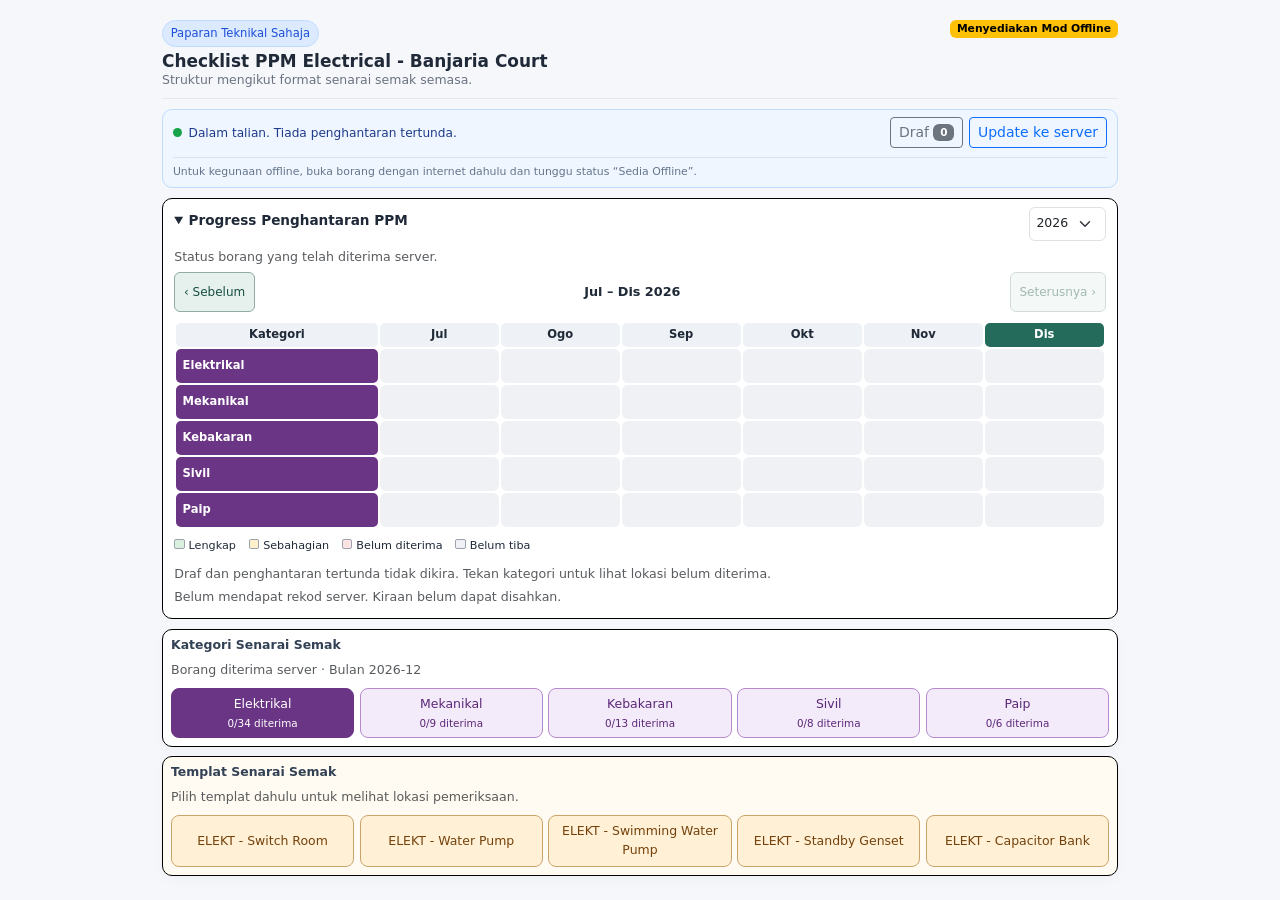
==== commit ea6c0458: "Clarify PPM submission progress and confirmation" ====
--- a/ppm-form.html
+++ b/ppm-form.html
@@ -12,6 +12,20 @@
     <link href="https://cdn.jsdelivr.net/npm/bootstrap@5.3.0/dist/css/bootstrap.min.css" rel="stylesheet">
     <link rel="stylesheet" href="https://cdn.jsdelivr.net/npm/bootstrap-icons@1.11.0/font/bootstrap-icons.min.css">
     <style>
+        .ppm-receipt { border: 1px solid #247565; border-radius: 12px; padding: 12px; background: #edf8f3; margin-bottom: 12px; }
+        .ppm-receipt[data-state="pending"], .ppm-receipt[data-state="failed"] { background: #fff7e6; border-color: #ae7417; }
+        .ppm-receipt[data-state="error"] { background: #fff1f1; border-color: #bb4141; }
+        .ppm-receipt p { margin: 4px 0; overflow-wrap: anywhere; }
+        .ppm-submit-dialog { width: min(440px, calc(100% - 24px)); max-height: calc(100dvh - 32px); border: 0; border-radius: 18px; padding: 24px; color: #24372f; box-shadow: 0 16px 60px #102b3540; }
+        .ppm-submit-dialog::backdrop { background: #142c39a6; }
+        .ppm-submit-symbol { display: grid; place-items: center; width: 54px; height: 54px; border-radius: 50%; background: #dff3e9; color: #17654d; font-size: 28px; margin-bottom: 12px; }
+        .ppm-submit-dialog[data-state="pending"] .ppm-submit-symbol, .ppm-submit-dialog[data-state="failed"] .ppm-submit-symbol { background: #fff0cc; color: #885a0d; }
+        .ppm-submit-dialog[data-state="error"] .ppm-submit-symbol { background: #ffe0e0; color: #a52c2c; }
+        .ppm-submit-dialog h2 { font-size: 1.3rem; margin-bottom: 8px; }
+        .ppm-submit-details { background: #f3f5f4; border-radius: 10px; padding: 12px; margin: 16px 0; overflow-wrap: anywhere; }
+        .ppm-submit-details p { margin: 3px 0; }
+        .ppm-submit-actions { display: grid; gap: 8px; }
+        .ppm-submit-actions .btn { white-space: normal; padding: 10px; }
         body {
             background: #f5f7fb;
             color: #1f2937;
@@ -1068,7 +1082,12 @@
         </section>
 
         <form id="ppmTechnicianForm" class="needs-validation" novalidate>
-            <a id="acceptedReportLink" class="btn btn-outline-success mb-2" hidden>Lihat Laporan / PDF</a>
+            <div id="submissionReceipt" class="ppm-receipt" role="status" hidden>
+                <strong id="submissionReceiptTitle"></strong>
+                <p id="submissionReceiptContext"></p>
+                <p id="submissionReceiptMessage"></p>
+                <a id="acceptedReportLink" class="btn btn-sm btn-outline-success mt-1" hidden>Lihat Laporan / PDF</a>
+            </div>
             <nav class="ppm-step-nav" aria-label="Langkah borang PPM" id="ppmStepNav">
                 <button type="button" class="btn btn-primary" data-ppm-step="1">1. Maklumat</button>
                 <button type="button" class="btn btn-outline-primary" data-ppm-step="2">2. Pemeriksaan</button>
@@ -1230,6 +1249,27 @@
             </div>
         </form>
     </main>
+
+    <dialog id="ppmSubmitDialog" class="ppm-submit-dialog" aria-labelledby="ppmSubmitTitle" aria-describedby="ppmSubmitMessage">
+        <div id="ppmSubmitSymbol" class="ppm-submit-symbol" aria-hidden="true"></div>
+        <div role="status" aria-live="polite" aria-atomic="true">
+            <h2 id="ppmSubmitTitle"></h2>
+            <p id="ppmSubmitMessage" class="mb-0"></p>
+        </div>
+        <div class="ppm-submit-details">
+            <p id="ppmSubmitTemplate"></p>
+            <p><strong>Lokasi:</strong> <span id="ppmSubmitLocation"></span></p>
+            <p><strong>Bulan:</strong> <span id="ppmSubmitMonth"></span></p>
+            <p class="small" id="ppmSubmitRecord"></p>
+            <p class="small" id="ppmSubmitTime"></p>
+        </div>
+        <div class="ppm-submit-actions">
+            <a id="ppmSubmitReport" class="btn btn-success" hidden>Lihat Laporan / PDF</a>
+            <button id="ppmSubmitRetry" type="button" class="btn btn-warning" hidden>Cuba hantar semula</button>
+            <button id="ppmSubmitLocations" type="button" class="btn btn-outline-success" hidden>Pilih lokasi seterusnya</button>
+            <button id="ppmSubmitClose" type="button" class="btn btn-outline-secondary" hidden>Kembali ke borang</button>
+        </div>
+    </dialog>
 
     <div class="modal fade" id="pictureViewerModal" tabindex="-1" aria-labelledby="pictureViewerModalLabel" aria-hidden="true">
         <div class="modal-dialog modal-lg modal-dialog-centered">
@@ -1388,6 +1428,73 @@
             let pendingDraftRecord = null;
             let draftSaveTimer = null;
             let syncInProgress = false;
+            let submissionBusy = false;
+            let submissionReceipt = null;
+            const submitDialog = document.getElementById('ppmSubmitDialog');
+            const submitMessages = {
+                saving: ['Menyimpan borang…', 'Sila tunggu. Borang dan gambar sedang disimpan pada peranti.', '…'],
+                sending: ['Menghantar ke server…', 'Borang telah disimpan pada peranti. Sedang menunggu pengesahan server.', '↻'],
+                received: ['Borang diterima server', 'Penghantaran selesai. Anda boleh melihat laporan atau memilih lokasi seterusnya.', '✓'],
+                pending: ['Disimpan pada peranti', 'Server belum mengesahkan penerimaan. Buka borang ini apabila internet tersedia; penghantaran akan dicuba semula secara automatik.', '↻'],
+                failed: ['Penerimaan belum disahkan', 'Salinan borang dan gambar masih disimpan pada peranti ini. Cuba hantar semula apabila sambungan stabil.', '!'],
+                error: ['Borang belum disimpan', 'Penghantaran tidak dapat disimpan pada peranti. Maklumat masih dalam borang. Kembali ke borang, simpan draf dan cuba semula.', '!']
+            };
+            function showSubmissionResult(state, open = false) {
+                if (!submissionReceipt) return;
+                submissionReceipt.state = state;
+                const [title, message, symbol] = submitMessages[state];
+                const busy = state === 'saving' || state === 'sending';
+                const received = state === 'received';
+                submitDialog.dataset.state = state;
+                submitDialog.setAttribute('aria-busy', String(busy));
+                document.getElementById('ppmSubmitTitle').textContent = title;
+                document.getElementById('ppmSubmitMessage').textContent = message;
+                document.getElementById('ppmSubmitSymbol').textContent = symbol;
+                document.getElementById('ppmSubmitTemplate').textContent = submissionReceipt.templateName;
+                document.getElementById('ppmSubmitLocation').textContent = submissionReceipt.location;
+                document.getElementById('ppmSubmitMonth').textContent = submissionReceipt.monthKey;
+                document.getElementById('ppmSubmitRecord').textContent = `ID: ${submissionReceipt.id}`;
+                if (received) submissionReceipt.receivedAt = submissionReceipt.receivedAt || new Date().toLocaleString('ms-MY');
+                document.getElementById('ppmSubmitTime').textContent = received ? `Disahkan server: ${submissionReceipt.receivedAt}` : '';
+                const reportUrl = `ppm-reports.html?id=${encodeURIComponent(submissionReceipt.id)}`;
+                const report = document.getElementById('ppmSubmitReport');
+                report.href = reportUrl;
+                report.hidden = !received;
+                document.getElementById('ppmSubmitRetry').hidden = !['pending', 'failed'].includes(state);
+                document.getElementById('ppmSubmitLocations').hidden = busy || state === 'error';
+                document.getElementById('ppmSubmitClose').hidden = busy;
+                const banner = document.getElementById('submissionReceipt');
+                banner.dataset.state = state;
+                banner.hidden = busy || submissionReceipt.edited || getCurrentContext().id !== submissionReceipt.id;
+                document.getElementById('submissionReceiptTitle').textContent = title;
+                document.getElementById('submissionReceiptContext').textContent = `${submissionReceipt.templateName} · ${submissionReceipt.location} · ${submissionReceipt.monthKey}`;
+                document.getElementById('submissionReceiptMessage').textContent = message;
+                const reportLink = document.getElementById('acceptedReportLink');
+                reportLink.href = reportUrl;
+                reportLink.dataset.recordId = received ? submissionReceipt.id : '';
+                reportLink.hidden = !received || submissionReceipt.edited;
+                if (open && !submitDialog.open) submitDialog.showModal();
+            }
+            submitDialog.addEventListener('cancel', (event) => {
+                if (['saving', 'sending'].includes(submissionReceipt?.state)) event.preventDefault();
+            });
+            document.getElementById('ppmSubmitClose').addEventListener('click', () => submitDialog.close());
+            document.getElementById('ppmSubmitLocations').addEventListener('click', () => {
+                submitDialog.close();
+                showPPMStep(1);
+                document.getElementById('ppmLocationPicker').scrollIntoView({ block: 'start', behavior: 'smooth' });
+                refs.locationStatusTrack.querySelector('button[data-ppm-location]')?.focus({ preventScroll: true });
+            });
+            async function refreshSubmissionResult() {
+                if (!submissionReceipt || submissionReceipt.state === 'received') return;
+                const queued = await window.PPMOfflineStore.getOutbox(submissionReceipt.id);
+                showSubmissionResult(queued?.status === 'failed' ? 'failed' : 'pending');
+            }
+            document.getElementById('ppmSubmitRetry').addEventListener('click', async () => {
+                showSubmissionResult('sending');
+                try { await syncPendingSubmissions(); await refreshSubmissionResult(); }
+                catch { showSubmissionResult('pending'); }
+            });
             let isRestoringOfflineState = false;
             let hasUnsavedDraftChanges = false;
             const pictureViewerModal = refs.pictureViewerModal
@@ -1775,7 +1882,10 @@
                                 images: await picturesForBackend(entry.pictures)
                             };
                             const result = await submitPPMToBackend(payload);
-                            if (getCurrentContext().id === entry.id) {
+                            const latestQueued = await window.PPMOfflineStore.getOutbox(entry.id);
+                            if (latestQueued && latestQueued.createdAt !== entry.createdAt) continue;
+                            if (submissionReceipt?.id === entry.id && submissionReceipt.queueCreatedAt === entry.createdAt) showSubmissionResult('received');
+                            if (getCurrentContext().id === entry.id && !(submissionReceipt?.id === entry.id && submissionReceipt.edited)) {
                                 const reportLink = document.getElementById('acceptedReportLink');
                                 reportLink.href = `ppm-reports.html?id=${encodeURIComponent(entry.id)}`;
                                 reportLink.dataset.recordId = entry.id;
@@ -1794,6 +1904,8 @@
                             markLocationSyncState(entry.templateKey, entry.monthKey, entry.location, 'synced');
                             synced += 1;
                         } catch (error) {
+                            const latestQueued = await window.PPMOfflineStore.getOutbox(entry.id);
+                            if (latestQueued && latestQueued.createdAt !== entry.createdAt) continue;
                             entry.status = 'failed';
                             entry.lastError = String(error?.message || error || 'Penghantaran gagal');
                             await window.PPMOfflineStore.putOutbox(entry);
@@ -3792,7 +3904,8 @@
             }
             function updateSelectionVisibility() {
                 const reportLink = document.getElementById('acceptedReportLink');
-                if (reportLink) reportLink.hidden = reportLink.dataset.recordId !== getCurrentContext().id;
+                if (reportLink) reportLink.hidden = reportLink.dataset.recordId !== getCurrentContext().id || Boolean(submissionReceipt?.edited);
+                document.getElementById('submissionReceipt').hidden = !submissionReceipt || submissionReceipt.edited || submissionReceipt.id !== getCurrentContext().id || ['saving', 'sending'].includes(submissionReceipt.state);
                 const template = Boolean(TEMPLATE_CONFIG[refs.templateType.value]);
                 document.getElementById('ppmLocationPicker').hidden = !template;
                 refs.form.hidden = !template || !refs.locationSelect.value;
@@ -4400,6 +4513,7 @@
             refs.form?.addEventListener('submit', async (event) => {
                 event.preventDefault();
                 event.stopPropagation();
+                if (submissionBusy) return;
                 if (picturesProcessing) { alert('Sila tunggu gambar selesai diproses.'); return; }
                 const invalid = refs.form.querySelector(':invalid');
                 if (invalid) { showPPMStepFor(invalid); invalid.focus(); }
@@ -4448,6 +4562,10 @@
 
                 const submitButton = refs.form.querySelector('button[type="submit"]');
                 if (submitButton) submitButton.disabled = true;
+                submissionBusy = true;
+                submissionReceipt = { ...getCurrentContext(), templateName: refs.templateType.selectedOptions[0]?.textContent || templateKey };
+                showSubmissionResult('saving', true);
+                let queuedOnDevice = false;
 
                 try {
                     const payload = buildPPMPayload(templateKey, monthKey, location);
@@ -4465,7 +4583,9 @@
                         lastError: ''
                     };
 
+                    submissionReceipt.queueCreatedAt = outboxRecord.createdAt;
                     await window.PPMOfflineStore.putOutbox(outboxRecord);
+                    queuedOnDevice = true;
                     markLocationSyncState(templateKey, monthKey, location, 'pending');
                     saveSubmittedFormSnapshot(templateKey, monthKey, location);
                     await window.PPMOfflineStore.deleteDraft(context.id);
@@ -4479,24 +4599,30 @@
 
                     if (!navigator.onLine) {
                         await refreshSyncStatus();
-                        alert('Disimpan pada peranti ini. Penghantaran akan dicuba apabila internet kembali dan borang ini dibuka.');
+                        showSubmissionResult('pending');
                         return;
                     }
 
-                    const result = await syncPendingSubmissions();
-                    if (result.failed > 0) {
-                        alert('Disimpan pada peranti ini, tetapi penghantaran gagal. Tekan “Update ke server” apabila sambungan stabil.');
-                    } else {
-                        alert('Penghantaran PPM diterima server.');
-                    }
+                    showSubmissionResult('sending');
+                    await syncPendingSubmissions();
+                    await refreshSubmissionResult();
                 } catch (error) {
                     console.warn('Unable to queue PPM submission:', error);
-                    updateSyncPanel('Penghantaran tidak dapat disimpan pada peranti.', 'error');
-                    alert('Penghantaran tidak dapat disimpan. Sila simpan draf dan cuba semula.');
+                    if (submissionReceipt.state !== 'received') showSubmissionResult(queuedOnDevice ? 'pending' : 'error');
                 } finally {
+                    submissionBusy = false;
                     if (submitButton) submitButton.disabled = false;
                 }
             });
+
+            function hideReceiptAfterEdit() {
+                if (submissionReceipt?.id !== getCurrentContext().id) return;
+                submissionReceipt.edited = true;
+                document.getElementById('submissionReceipt').hidden = true;
+                document.getElementById('acceptedReportLink').hidden = true;
+            }
+            refs.form.addEventListener('input', hideReceiptAfterEdit);
+            refs.form.addEventListener('change', hideReceiptAfterEdit);
 
             let currentPPMStep = 1;
             const ppmSections = Array.from(refs.form.querySelectorAll(':scope > section'));
